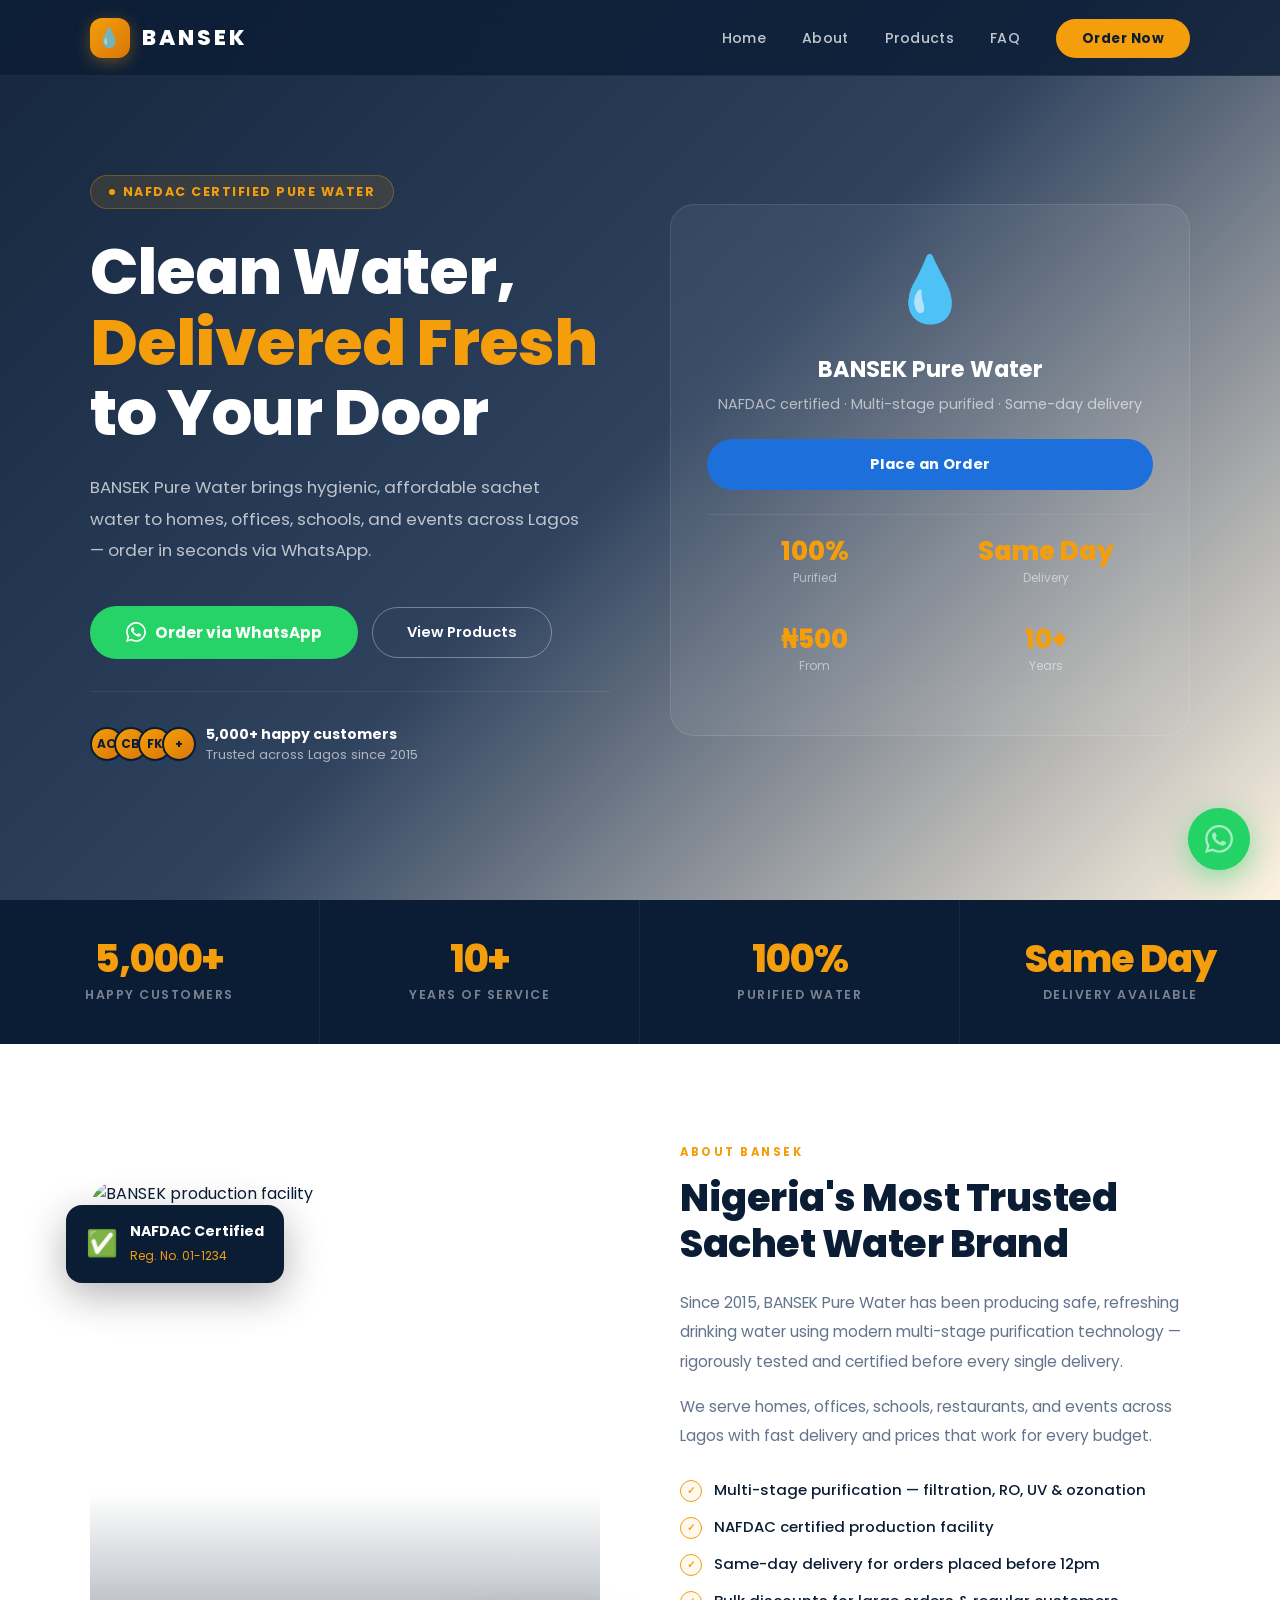
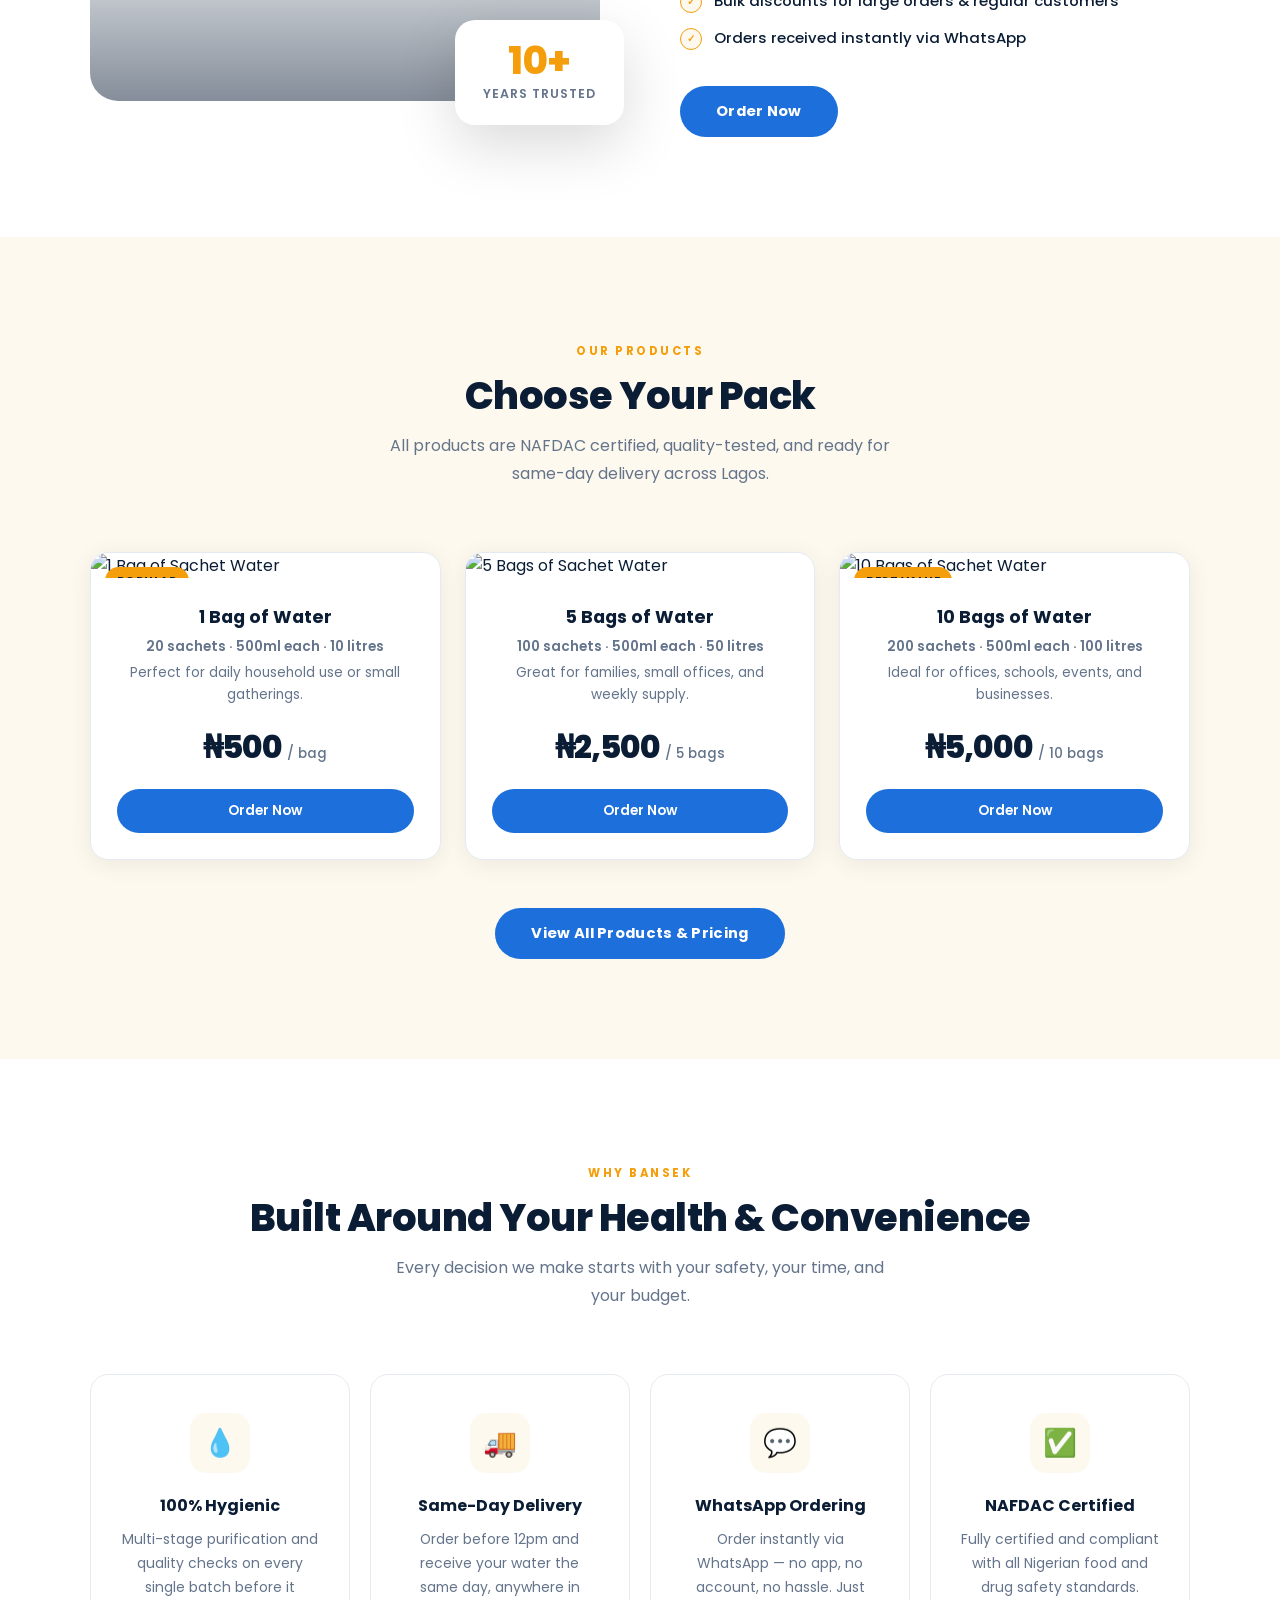
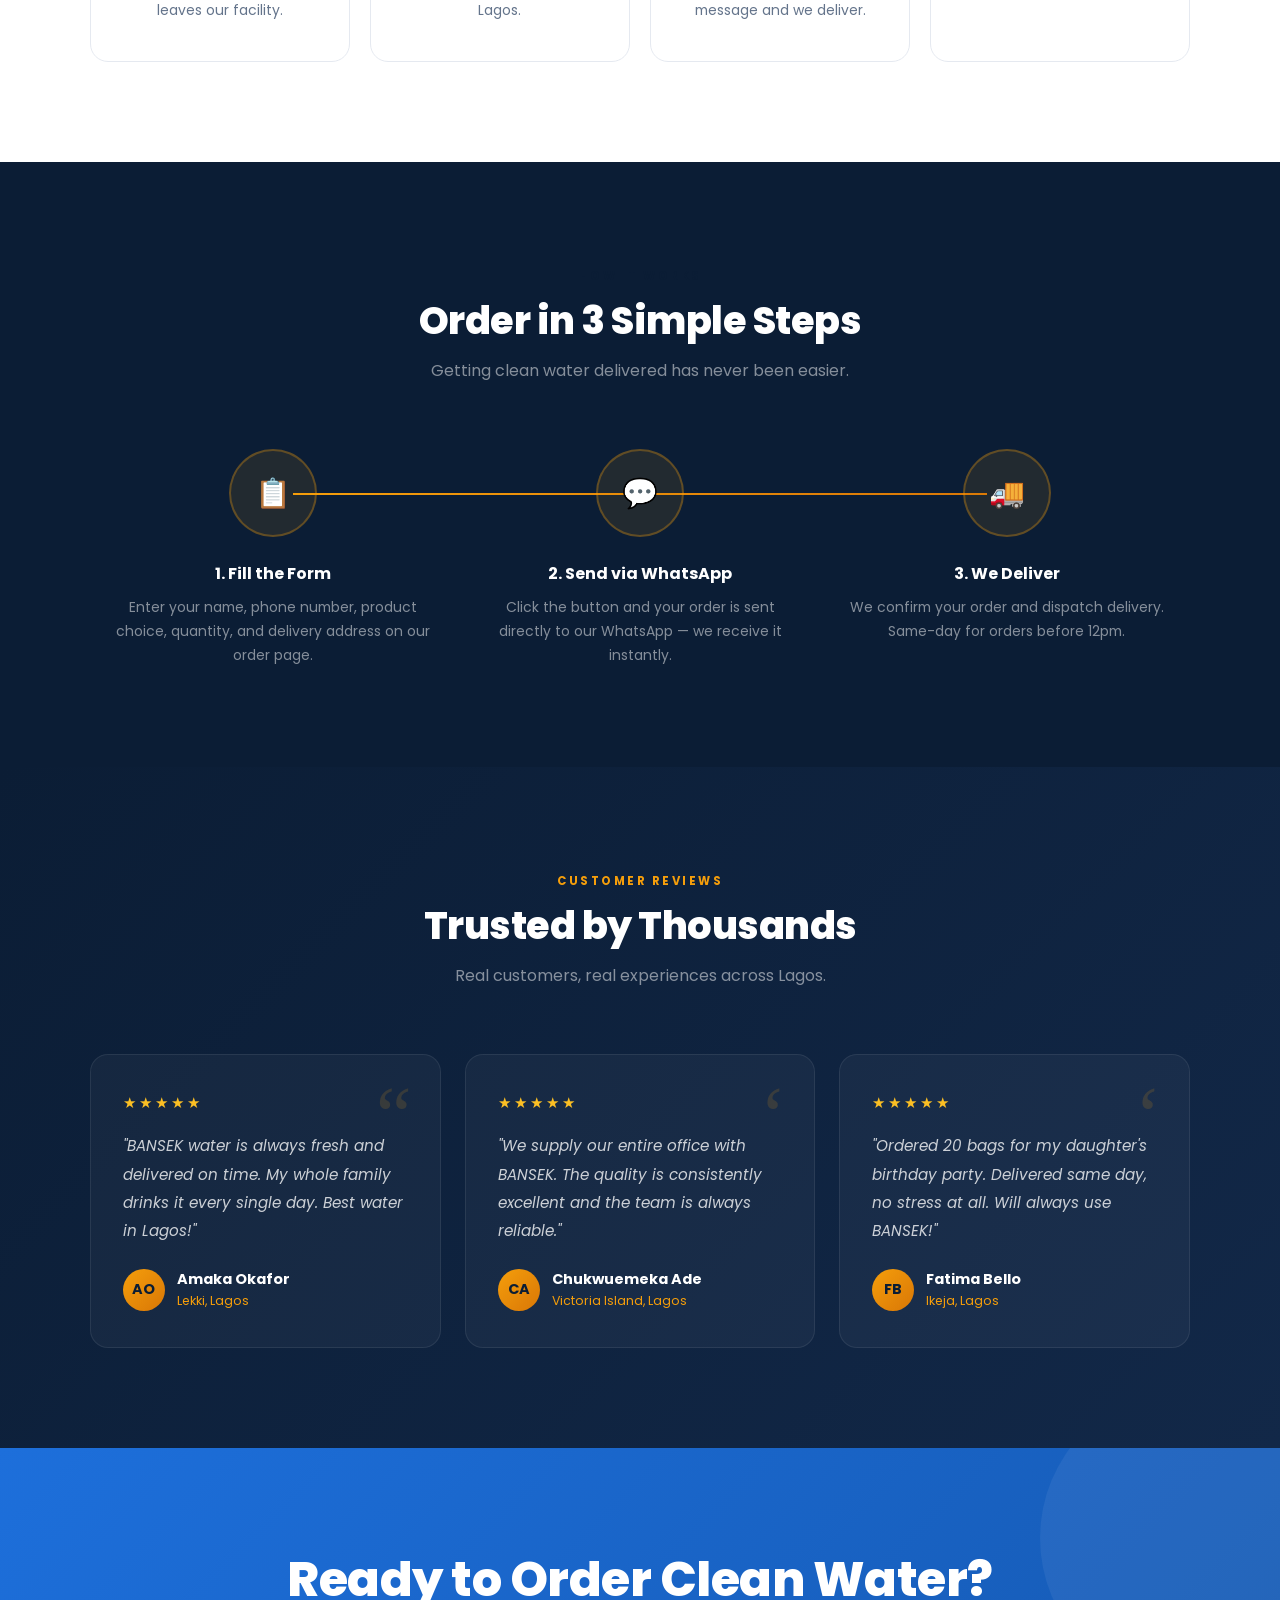
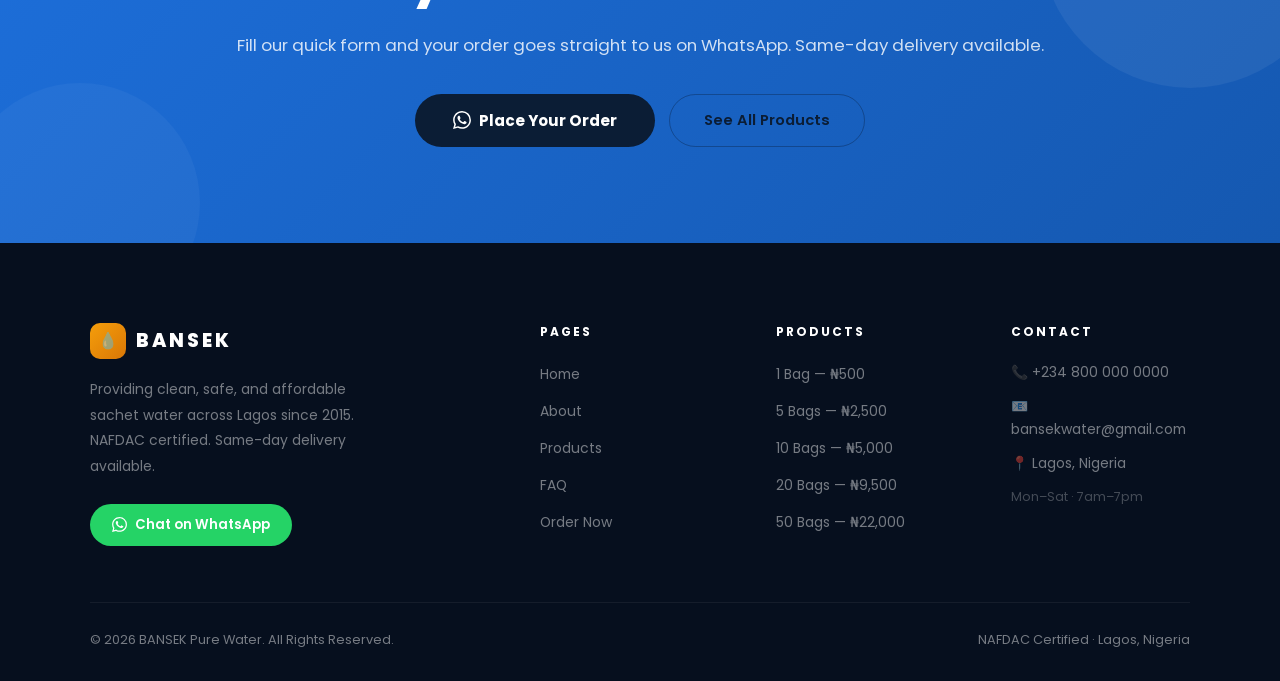
==== index.html @ 476a64a1 "first commit" ====
﻿<!DOCTYPE html>
<html lang="en">
<head>
  <meta charset="UTF-8"/>
  <meta name="viewport" content="width=device-width,initial-scale=1.0"/>
  <title>BANSEK Pure Water — Clean Water Delivered Across Lagos</title>
  <meta name="description" content="BANSEK Pure Water delivers NAFDAC-certified sachet water to homes, offices, schools and events across Lagos. Order via WhatsApp for same-day delivery."/>
  <link rel="preconnect" href="https://fonts.googleapis.com">
  <link href="https://fonts.googleapis.com/css2?family=Poppins:wght@300;400;500;600;700;800&display=swap" rel="stylesheet">
  <link rel="stylesheet" href="css/style.css">
</head>
<body>

<nav id="navbar">
  <a href="index.html" class="nav-logo">
    <div class="nav-logo-mark">💧</div>
    <h1>BANSEK</h1>
  </a>
  <button class="hamburger" onclick="toggleMenu()" aria-label="Menu">&#9776;</button>
  <ul id="nav-menu">
    <li><a href="index.html">Home</a></li>
    <li><a href="#about">About</a></li>
    <li><a href="products.html">Products</a></li>
    <li><a href="faq.html">FAQ</a></li>
    <li><a href="order.html" class="nav-cta">Order Now</a></li>
  </ul>
</nav>

<!-- HERO -->
<section class="hero">
  <div class="hero-text">
    <div class="hero-eyebrow"><span></span> NAFDAC Certified Pure Water</div>
    <h1>Clean Water,<br><em>Delivered Fresh</em><br>to Your Door</h1>
    <p class="hero-sub">BANSEK Pure Water brings hygienic, affordable sachet water to homes, offices, schools, and events across Lagos — order in seconds via WhatsApp.</p>
    <div class="hero-actions">
      <a href="order.html" class="btn-wa">
        <svg width="20" height="20" viewBox="0 0 24 24" fill="currentColor"><path d="M17.472 14.382c-.297-.149-1.758-.867-2.03-.967-.273-.099-.471-.148-.67.15-.197.297-.767.966-.94 1.164-.173.199-.347.223-.644.075-.297-.15-1.255-.463-2.39-1.475-.883-.788-1.48-1.761-1.653-2.059-.173-.297-.018-.458.13-.606.134-.133.298-.347.446-.52.149-.174.198-.298.298-.497.099-.198.05-.371-.025-.52-.075-.149-.669-1.612-.916-2.207-.242-.579-.487-.5-.669-.51-.173-.008-.371-.01-.57-.01-.198 0-.52.074-.792.372-.272.297-1.04 1.016-1.04 2.479 0 1.462 1.065 2.875 1.213 3.074.149.198 2.096 3.2 5.077 4.487.709.306 1.262.489 1.694.625.712.227 1.36.195 1.871.118.571-.085 1.758-.719 2.006-1.413.248-.694.248-1.289.173-1.413-.074-.124-.272-.198-.57-.347m-5.421 7.403h-.004a9.87 9.87 0 01-5.031-1.378l-.361-.214-3.741.982.998-3.648-.235-.374a9.86 9.86 0 01-1.51-5.26c.001-5.45 4.436-9.884 9.888-9.884 2.64 0 5.122 1.03 6.988 2.898a9.825 9.825 0 012.893 6.994c-.003 5.45-4.437 9.884-9.885 9.884m8.413-18.297A11.815 11.815 0 0012.05 0C5.495 0 .16 5.335.157 11.892c0 2.096.547 4.142 1.588 5.945L.057 24l6.305-1.654a11.882 11.882 0 005.683 1.448h.005c6.554 0 11.89-5.335 11.893-11.893a11.821 11.821 0 00-3.48-8.413z"/></svg>
        Order via WhatsApp
      </a>
      <a href="products.html" class="btn-ghost">View Products</a>
    </div>
    <div class="hero-trust">
      <div class="hero-trust-avatars">
        <span>AO</span><span>CB</span><span>FK</span><span>+</span>
      </div>
      <div class="hero-trust-text">
        <strong>5,000+ happy customers</strong>
        Trusted across Lagos since 2015
      </div>
    </div>
  </div>
  <div class="hero-visual">
    <div class="hero-card">
      <span class="hero-card-icon">💧</span>
      <h3>BANSEK Pure Water</h3>
      <p>NAFDAC certified · Multi-stage purified · Same-day delivery</p>
      <a href="order.html" class="btn-primary" style="width:100%;justify-content:center;">Place an Order</a>
      <div class="hero-card-stats">
        <div class="hero-card-stat"><h4>100%</h4><p>Purified</p></div>
        <div class="hero-card-stat"><h4>Same Day</h4><p>Delivery</p></div>
        <div class="hero-card-stat"><h4>₦500</h4><p>From</p></div>
        <div class="hero-card-stat"><h4>10+</h4><p>Years</p></div>
      </div>
    </div>
  </div>
</section>

<!-- STATS -->
<div class="stats-bar">
  <div class="stat-item"><h3>5,000+</h3><p>Happy Customers</p></div>
  <div class="stat-item"><h3>10+</h3><p>Years of Service</p></div>
  <div class="stat-item"><h3>100%</h3><p>Purified Water</p></div>
  <div class="stat-item"><h3>Same Day</h3><p>Delivery Available</p></div>
</div>

<!-- ABOUT -->
<section id="about">
  <div class="about-grid">
    <div class="about-img-wrap">
      <img src="https://images.unsplash.com/photo-1523362628745-0c100150b504?q=80&w=1200&auto=format&fit=crop" alt="BANSEK production facility">
      <div class="about-img-overlay"></div>
      <div class="about-float-card">
        <span class="num">10+</span>
        <span class="lbl">Years Trusted</span>
      </div>
      <div class="about-float-card2">
        <span class="icon">✅</span>
        <div class="info">
          <strong>NAFDAC Certified</strong>
          <span>Reg. No. 01-1234</span>
        </div>
      </div>
    </div>
    <div class="about-text">
      <span class="section-eyebrow">About BANSEK</span>
      <h2>Nigeria's Most Trusted Sachet Water Brand</h2>
      <p>Since 2015, BANSEK Pure Water has been producing safe, refreshing drinking water using modern multi-stage purification technology — rigorously tested and certified before every single delivery.</p>
      <p>We serve homes, offices, schools, restaurants, and events across Lagos with fast delivery and prices that work for every budget.</p>
      <ul class="about-checks">
        <li><span class="check-icon">✓</span> Multi-stage purification — filtration, RO, UV &amp; ozonation</li>
        <li><span class="check-icon">✓</span> NAFDAC certified production facility</li>
        <li><span class="check-icon">✓</span> Same-day delivery for orders placed before 12pm</li>
        <li><span class="check-icon">✓</span> Bulk discounts for large orders &amp; regular customers</li>
        <li><span class="check-icon">✓</span> Orders received instantly via WhatsApp</li>
      </ul>
      <a href="order.html" class="btn-primary">Order Now</a>
    </div>
  </div>
</section>

<!-- PRODUCTS -->
<section class="products-section">
  <div class="section-title">
    <span class="section-eyebrow">Our Products</span>
    <h2>Choose Your Pack</h2>
    <p>All products are NAFDAC certified, quality-tested, and ready for same-day delivery across Lagos.</p>
  </div>
  <div class="product-grid">
    <div class="product-card">
      <div class="product-img-wrap">
        <img src="https://images.unsplash.com/photo-1548839140-29a749e1cf4d?q=80&w=800&auto=format&fit=crop" alt="1 Bag of Sachet Water">
        <span class="product-badge">Popular</span>
      </div>
      <div class="product-content">
        <h3>1 Bag of Water</h3>
        <p class="product-sachets">20 sachets · 500ml each · 10 litres</p>
        <p>Perfect for daily household use or small gatherings.</p>
        <div class="price">₦500 <span>/ bag</span></div>
        <a href="order.html?product=1bag" class="order-btn">Order Now</a>
      </div>
    </div>
    <div class="product-card">
      <div class="product-img-wrap">
        <img src="https://images.unsplash.com/photo-1561047029-3000c68339ca?q=80&w=800&auto=format&fit=crop" alt="5 Bags of Sachet Water">
      </div>
      <div class="product-content">
        <h3>5 Bags of Water</h3>
        <p class="product-sachets">100 sachets · 500ml each · 50 litres</p>
        <p>Great for families, small offices, and weekly supply.</p>
        <div class="price">₦2,500 <span>/ 5 bags</span></div>
        <a href="order.html?product=5bags" class="order-btn">Order Now</a>
      </div>
    </div>
    <div class="product-card">
      <div class="product-img-wrap">
        <img src="https://images.unsplash.com/photo-1564419320461-6870880221ad?q=80&w=800&auto=format&fit=crop" alt="10 Bags of Sachet Water">
        <span class="product-badge">Best Value</span>
      </div>
      <div class="product-content">
        <h3>10 Bags of Water</h3>
        <p class="product-sachets">200 sachets · 500ml each · 100 litres</p>
        <p>Ideal for offices, schools, events, and businesses.</p>
        <div class="price">₦5,000 <span>/ 10 bags</span></div>
        <a href="order.html?product=10bags" class="order-btn">Order Now</a>
      </div>
    </div>
  </div>
  <div style="text-align:center;margin-top:48px;">
    <a href="products.html" class="btn-primary">View All Products &amp; Pricing</a>
  </div>
</section>

<!-- WHY US -->
<section>
  <div class="section-title">
    <span class="section-eyebrow">Why BANSEK</span>
    <h2>Built Around Your Health &amp; Convenience</h2>
    <p>Every decision we make starts with your safety, your time, and your budget.</p>
  </div>
  <div class="features-grid">
    <div class="feature-card">
      <div class="feature-icon">💧</div>
      <h3>100% Hygienic</h3>
      <p>Multi-stage purification and quality checks on every single batch before it leaves our facility.</p>
    </div>
    <div class="feature-card">
      <div class="feature-icon">🚚</div>
      <h3>Same-Day Delivery</h3>
      <p>Order before 12pm and receive your water the same day, anywhere in Lagos.</p>
    </div>
    <div class="feature-card">
      <div class="feature-icon">💬</div>
      <h3>WhatsApp Ordering</h3>
      <p>Order instantly via WhatsApp — no app, no account, no hassle. Just message and we deliver.</p>
    </div>
    <div class="feature-card">
      <div class="feature-icon">✅</div>
      <h3>NAFDAC Certified</h3>
      <p>Fully certified and compliant with all Nigerian food and drug safety standards.</p>
    </div>
  </div>
</section>

<!-- HOW IT WORKS -->
<section class="process-section">
  <div class="section-title">
    <span class="section-eyebrow" style="color:var(--teal)">How It Works</span>
    <h2>Order in 3 Simple Steps</h2>
    <p>Getting clean water delivered has never been easier.</p>
  </div>
  <div class="process-grid">
    <div class="process-step">
      <div class="process-num">📋</div>
      <h3>1. Fill the Form</h3>
      <p>Enter your name, phone number, product choice, quantity, and delivery address on our order page.</p>
    </div>
    <div class="process-step">
      <div class="process-num">💬</div>
      <h3>2. Send via WhatsApp</h3>
      <p>Click the button and your order is sent directly to our WhatsApp — we receive it instantly.</p>
    </div>
    <div class="process-step">
      <div class="process-num">🚚</div>
      <h3>3. We Deliver</h3>
      <p>We confirm your order and dispatch delivery. Same-day for orders before 12pm.</p>
    </div>
  </div>
</section>

<!-- TESTIMONIALS -->
<section class="testimonials-section">
  <div class="section-title">
    <span class="section-eyebrow">Customer Reviews</span>
    <h2>Trusted by Thousands</h2>
    <p>Real customers, real experiences across Lagos.</p>
  </div>
  <div class="testimonials-grid">
    <div class="testimonial-card">
      <div class="stars">★★★★★</div>
      <p>"BANSEK water is always fresh and delivered on time. My whole family drinks it every single day. Best water in Lagos!"</p>
      <div class="customer-info">
        <div class="customer-avatar">AO</div>
        <div><div class="customer-name">Amaka Okafor</div><div class="customer-loc">Lekki, Lagos</div></div>
      </div>
    </div>
    <div class="testimonial-card">
      <div class="stars">★★★★★</div>
      <p>"We supply our entire office with BANSEK. The quality is consistently excellent and the team is always reliable."</p>
      <div class="customer-info">
        <div class="customer-avatar">CA</div>
        <div><div class="customer-name">Chukwuemeka Ade</div><div class="customer-loc">Victoria Island, Lagos</div></div>
      </div>
    </div>
    <div class="testimonial-card">
      <div class="stars">★★★★★</div>
      <p>"Ordered 20 bags for my daughter's birthday party. Delivered same day, no stress at all. Will always use BANSEK!"</p>
      <div class="customer-info">
        <div class="customer-avatar">FB</div>
        <div><div class="customer-name">Fatima Bello</div><div class="customer-loc">Ikeja, Lagos</div></div>
      </div>
    </div>
  </div>
</section>

<!-- CTA -->
<div class="cta-band">
  <h2>Ready to Order Clean Water?</h2>
  <p>Fill our quick form and your order goes straight to us on WhatsApp. Same-day delivery available.</p>
  <div class="cta-band-btns">
    <a href="order.html" class="btn-dark">
      <svg width="18" height="18" viewBox="0 0 24 24" fill="currentColor"><path d="M17.472 14.382c-.297-.149-1.758-.867-2.03-.967-.273-.099-.471-.148-.67.15-.197.297-.767.966-.94 1.164-.173.199-.347.223-.644.075-.297-.15-1.255-.463-2.39-1.475-.883-.788-1.48-1.761-1.653-2.059-.173-.297-.018-.458.13-.606.134-.133.298-.347.446-.52.149-.174.198-.298.298-.497.099-.198.05-.371-.025-.52-.075-.149-.669-1.612-.916-2.207-.242-.579-.487-.5-.669-.51-.173-.008-.371-.01-.57-.01-.198 0-.52.074-.792.372-.272.297-1.04 1.016-1.04 2.479 0 1.462 1.065 2.875 1.213 3.074.149.198 2.096 3.2 5.077 4.487.709.306 1.262.489 1.694.625.712.227 1.36.195 1.871.118.571-.085 1.758-.719 2.006-1.413.248-.694.248-1.289.173-1.413-.074-.124-.272-.198-.57-.347m-5.421 7.403h-.004a9.87 9.87 0 01-5.031-1.378l-.361-.214-3.741.982.998-3.648-.235-.374a9.86 9.86 0 01-1.51-5.26c.001-5.45 4.436-9.884 9.888-9.884 2.64 0 5.122 1.03 6.988 2.898a9.825 9.825 0 012.893 6.994c-.003 5.45-4.437 9.884-9.885 9.884m8.413-18.297A11.815 11.815 0 0012.05 0C5.495 0 .16 5.335.157 11.892c0 2.096.547 4.142 1.588 5.945L.057 24l6.305-1.654a11.882 11.882 0 005.683 1.448h.005c6.554 0 11.89-5.335 11.893-11.893a11.821 11.821 0 00-3.48-8.413z"/></svg>
      Place Your Order
    </a>
    <a href="products.html" class="btn-ghost" style="border-color:rgba(6,15,30,.3);color:var(--navy);">See All Products</a>
  </div>
</div>

<footer>
  <div class="footer-top">
    <div class="footer-brand">
      <div class="logo-row"><div class="logo-mark">💧</div><span class="logo-name">BANSEK</span></div>
      <p>Providing clean, safe, and affordable sachet water across Lagos since 2015. NAFDAC certified. Same-day delivery available.</p>
      <a href="https://wa.me/2348000000000" target="_blank" class="wa-footer-btn">
        <svg width="15" height="15" viewBox="0 0 24 24" fill="currentColor"><path d="M17.472 14.382c-.297-.149-1.758-.867-2.03-.967-.273-.099-.471-.148-.67.15-.197.297-.767.966-.94 1.164-.173.199-.347.223-.644.075-.297-.15-1.255-.463-2.39-1.475-.883-.788-1.48-1.761-1.653-2.059-.173-.297-.018-.458.13-.606.134-.133.298-.347.446-.52.149-.174.198-.298.298-.497.099-.198.05-.371-.025-.52-.075-.149-.669-1.612-.916-2.207-.242-.579-.487-.5-.669-.51-.173-.008-.371-.01-.57-.01-.198 0-.52.074-.792.372-.272.297-1.04 1.016-1.04 2.479 0 1.462 1.065 2.875 1.213 3.074.149.198 2.096 3.2 5.077 4.487.709.306 1.262.489 1.694.625.712.227 1.36.195 1.871.118.571-.085 1.758-.719 2.006-1.413.248-.694.248-1.289.173-1.413-.074-.124-.272-.198-.57-.347m-5.421 7.403h-.004a9.87 9.87 0 01-5.031-1.378l-.361-.214-3.741.982.998-3.648-.235-.374a9.86 9.86 0 01-1.51-5.26c.001-5.45 4.436-9.884 9.888-9.884 2.64 0 5.122 1.03 6.988 2.898a9.825 9.825 0 012.893 6.994c-.003 5.45-4.437 9.884-9.885 9.884m8.413-18.297A11.815 11.815 0 0012.05 0C5.495 0 .16 5.335.157 11.892c0 2.096.547 4.142 1.588 5.945L.057 24l6.305-1.654a11.882 11.882 0 005.683 1.448h.005c6.554 0 11.89-5.335 11.893-11.893a11.821 11.821 0 00-3.48-8.413z"/></svg>
        Chat on WhatsApp
      </a>
    </div>
    <div class="footer-col">
      <h4>Pages</h4>
      <ul>
        <li><a href="index.html">Home</a></li>
        <li><a href="#about">About</a></li>
        <li><a href="products.html">Products</a></li>
        <li><a href="faq.html">FAQ</a></li>
        <li><a href="order.html">Order Now</a></li>
      </ul>
    </div>
    <div class="footer-col">
      <h4>Products</h4>
      <ul>
        <li><a href="order.html?product=1bag">1 Bag — ₦500</a></li>
        <li><a href="order.html?product=5bags">5 Bags — ₦2,500</a></li>
        <li><a href="order.html?product=10bags">10 Bags — ₦5,000</a></li>
        <li><a href="order.html?product=20bags">20 Bags — ₦9,500</a></li>
        <li><a href="order.html?product=50bags">50 Bags — ₦22,000</a></li>
      </ul>
    </div>
    <div class="footer-col">
      <h4>Contact</h4>
      <p>📞 +234 800 000 0000</p>
      <p>📧 bansekwater@gmail.com</p>
      <p>📍 Lagos, Nigeria</p>
      <p style="margin-top:8px;font-size:.78rem;color:rgba(255,255,255,.25);">Mon–Sat · 7am–7pm</p>
    </div>
  </div>
  <hr class="footer-divider"/>
  <div class="footer-bottom">
    <span>© 2026 BANSEK Pure Water. All Rights Reserved.</span>
    <span>NAFDAC Certified · Lagos, Nigeria</span>
  </div>
</footer>

<a href="https://wa.me/2348000000000" target="_blank" class="wa-float" aria-label="Order on WhatsApp">
  <div class="wa-float-pulse"></div>
  <svg width="28" height="28" viewBox="0 0 24 24" fill="white"><path d="M17.472 14.382c-.297-.149-1.758-.867-2.03-.967-.273-.099-.471-.148-.67.15-.197.297-.767.966-.94 1.164-.173.199-.347.223-.644.075-.297-.15-1.255-.463-2.39-1.475-.883-.788-1.48-1.761-1.653-2.059-.173-.297-.018-.458.13-.606.134-.133.298-.347.446-.52.149-.174.198-.298.298-.497.099-.198.05-.371-.025-.52-.075-.149-.669-1.612-.916-2.207-.242-.579-.487-.5-.669-.51-.173-.008-.371-.01-.57-.01-.198 0-.52.074-.792.372-.272.297-1.04 1.016-1.04 2.479 0 1.462 1.065 2.875 1.213 3.074.149.198 2.096 3.2 5.077 4.487.709.306 1.262.489 1.694.625.712.227 1.36.195 1.871.118.571-.085 1.758-.719 2.006-1.413.248-.694.248-1.289.173-1.413-.074-.124-.272-.198-.57-.347m-5.421 7.403h-.004a9.87 9.87 0 01-5.031-1.378l-.361-.214-3.741.982.998-3.648-.235-.374a9.86 9.86 0 01-1.51-5.26c.001-5.45 4.436-9.884 9.888-9.884 2.64 0 5.122 1.03 6.988 2.898a9.825 9.825 0 012.893 6.994c-.003 5.45-4.437 9.884-9.885 9.884m8.413-18.297A11.815 11.815 0 0012.05 0C5.495 0 .16 5.335.157 11.892c0 2.096.547 4.142 1.588 5.945L.057 24l6.305-1.654a11.882 11.882 0 005.683 1.448h.005c6.554 0 11.89-5.335 11.893-11.893a11.821 11.821 0 00-3.48-8.413z"/></svg>
</a>

<script src="js/main.js"></script>
</body>
</html>
---- css/style.css ----
﻿:root{
  /* ── Brand palette ── */
  --navy:   #0b1d35;   /* deep ocean blue  */
  --navy2:  #122848;   /* slightly lighter */
  --accent: #f59e0b;   /* warm amber/gold  */
  --accent2:#d97706;   /* darker amber     */
  --blue:   #1d6fdb;   /* vivid blue CTA   */
  --blue2:  #1558b0;   /* hover blue       */
  /* ── Neutrals ── */
  --sky:    #fef9ee;   /* warm off-white bg */
  --white:  #ffffff;
  --text:   #0b1d35;
  --muted:  #64748b;
  --border: #e5e9f0;
  /* ── Utility ── */
  --radius: 18px;
  --shadow: 0 4px 24px rgba(0,0,0,.07);
  --shadow-lg: 0 20px 60px rgba(0,0,0,.12);
  --wa:  #25d366;
  --wa2: #1db954;
}
*{margin:0;padding:0;box-sizing:border-box}
html{scroll-behavior:smooth}
body{font-family:Poppins,sans-serif;background:var(--white);color:var(--text);overflow-x:hidden;-webkit-font-smoothing:antialiased}
/* NAV */
nav{position:fixed;top:0;left:0;width:100%;z-index:1000;display:flex;justify-content:space-between;align-items:center;padding:0 7%;height:76px;background:rgba(11,29,53,.82);backdrop-filter:blur(20px);-webkit-backdrop-filter:blur(20px);border-bottom:1px solid rgba(255,255,255,.06);transition:background .3s,box-shadow .3s}
nav.scrolled{background:rgba(11,29,53,.97);box-shadow:0 2px 40px rgba(0,0,0,.4)}
.nav-logo{display:flex;align-items:center;gap:12px;text-decoration:none}
.nav-logo-mark{width:40px;height:40px;background:linear-gradient(135deg,var(--accent),var(--accent2));border-radius:12px;display:flex;align-items:center;justify-content:center;font-size:1.2rem;box-shadow:0 4px 16px rgba(245,158,11,.35)}
.nav-logo h1{color:var(--white);font-size:1.35rem;font-weight:800;letter-spacing:3px}
nav ul{display:flex;list-style:none;gap:36px;align-items:center}
nav a{color:rgba(255,255,255,.75);text-decoration:none;font-size:.88rem;font-weight:500;letter-spacing:.3px;transition:color .2s;position:relative}
nav a::after{content:"";position:absolute;bottom:-4px;left:0;width:0;height:2px;background:var(--accent);border-radius:2px;transition:width .25s}
nav a:hover{color:var(--white)}
nav a:hover::after{width:100%}
.nav-cta{background:var(--accent)!important;color:var(--navy)!important;padding:10px 26px;border-radius:50px;font-weight:700!important;font-size:.85rem!important;letter-spacing:.5px;transition:all .25s!important}
.nav-cta::after{display:none!important}
.nav-cta:hover{background:var(--accent2)!important;color:var(--white)!important;transform:translateY(-2px);box-shadow:0 8px 24px rgba(245,158,11,.4)!important}
.hamburger{display:none;color:white;font-size:1.5rem;cursor:pointer;background:none;border:none;padding:4px}
/* HERO */
.hero{min-height:100vh;background:linear-gradient(135deg,rgba(11,29,53,.96) 0%,rgba(18,40,72,.88) 50%,rgba(245,158,11,.12) 100%),url("https://images.unsplash.com/photo-1559827260-dc66d52bef19?q=80&w=1600&auto=format&fit=crop") center/cover no-repeat;display:grid;grid-template-columns:1fr 1fr;align-items:center;gap:60px;padding:120px 7% 80px;color:var(--white);min-height:100vh}
.hero-text{animation:fadeUp .9s ease both}
.hero-eyebrow{display:inline-flex;align-items:center;gap:8px;background:rgba(245,158,11,.12);border:1px solid rgba(245,158,11,.3);color:var(--accent);padding:7px 18px;border-radius:50px;font-size:.78rem;font-weight:700;letter-spacing:1.5px;text-transform:uppercase;margin-bottom:28px}
.hero-eyebrow span{width:6px;height:6px;background:var(--accent);border-radius:50%;display:inline-block;animation:pulse 2s infinite}
.hero h1{font-size:clamp(2.6rem,5vw,4.4rem);font-weight:800;line-height:1.1;margin-bottom:24px;letter-spacing:-1px}
.hero h1 em{font-style:normal;color:var(--accent)}
.hero-sub{font-size:1.05rem;line-height:1.85;color:rgba(255,255,255,.7);max-width:500px;margin-bottom:40px}
.hero-actions{display:flex;gap:14px;flex-wrap:wrap;align-items:center}
.hero-trust{display:flex;align-items:center;gap:10px;margin-top:32px;padding-top:32px;border-top:1px solid rgba(255,255,255,.08)}
.hero-trust-avatars{display:flex}
.hero-trust-avatars span{width:34px;height:34px;border-radius:50%;border:2px solid var(--navy);background:linear-gradient(135deg,var(--accent),var(--accent2));display:flex;align-items:center;justify-content:center;font-size:.75rem;font-weight:700;color:var(--navy);margin-left:-10px}
.hero-trust-avatars span:first-child{margin-left:0}
.hero-trust-text{font-size:.82rem;color:rgba(255,255,255,.6)}
.hero-trust-text strong{color:var(--white);display:block;font-size:.88rem}
.hero-visual{position:relative;animation:fadeUp .9s .2s ease both}
.hero-card{background:rgba(255,255,255,.06);backdrop-filter:blur(20px);border:1px solid rgba(255,255,255,.1);border-radius:24px;padding:36px;text-align:center}
.hero-card-icon{font-size:4rem;margin-bottom:16px;display:block}
.hero-card h3{color:var(--white);font-size:1.4rem;font-weight:700;margin-bottom:8px}
.hero-card p{color:rgba(255,255,255,.6);font-size:.9rem;margin-bottom:24px}
.hero-card-stats{display:grid;grid-template-columns:1fr 1fr;gap:16px;margin-top:24px;padding-top:24px;border-top:1px solid rgba(255,255,255,.08)}
.hero-card-stat h4{color:var(--accent);font-size:1.6rem;font-weight:800;line-height:1}
.hero-card-stat p{color:rgba(255,255,255,.5);font-size:.75rem;margin-top:4px}
/* BUTTONS */
.btn-primary{display:inline-flex;align-items:center;gap:8px;padding:15px 36px;background:var(--blue);color:var(--white);text-decoration:none;border-radius:50px;font-weight:700;font-size:.92rem;letter-spacing:.3px;transition:all .25s;border:none;cursor:pointer;font-family:Poppins,sans-serif}
.btn-primary:hover{background:var(--blue2);color:var(--white);transform:translateY(-3px);box-shadow:0 12px 32px rgba(29,111,219,.4)}
.btn-ghost{display:inline-flex;align-items:center;gap:8px;padding:14px 34px;background:transparent;color:var(--white);text-decoration:none;border-radius:50px;font-weight:600;font-size:.92rem;border:1.5px solid rgba(255,255,255,.35);transition:all .25s}
.btn-ghost:hover{border-color:var(--accent);color:var(--accent);transform:translateY(-3px)}
.btn-dark{display:inline-flex;align-items:center;gap:8px;padding:15px 38px;background:var(--navy);color:var(--white);text-decoration:none;border-radius:50px;font-weight:700;font-size:.95rem;transition:all .25s;border:none;cursor:pointer;font-family:Poppins,sans-serif}
.btn-dark:hover{background:var(--navy2);transform:translateY(-3px);box-shadow:0 12px 32px rgba(11,29,53,.4)}
.btn-wa{display:inline-flex;align-items:center;gap:9px;padding:15px 36px;background:var(--wa);color:var(--white);text-decoration:none;border-radius:50px;font-weight:700;font-size:.95rem;transition:all .25s;border:none;cursor:pointer;font-family:Poppins,sans-serif}
.btn-wa:hover{background:var(--wa2);transform:translateY(-3px);box-shadow:0 12px 32px rgba(37,211,102,.4)}
/* STATS BAR */
.stats-bar{background:var(--navy);display:grid;grid-template-columns:repeat(4,1fr)}
.stat-item{padding:40px 24px;text-align:center;border-right:1px solid rgba(255,255,255,.06)}
.stat-item:last-child{border-right:none}
.stat-item h3{font-size:2.4rem;font-weight:800;color:var(--accent);line-height:1;margin-bottom:8px;letter-spacing:-1px}
.stat-item p{font-size:.78rem;color:rgba(255,255,255,.45);text-transform:uppercase;letter-spacing:1.5px;font-weight:600}
/* SECTIONS */
section{padding:100px 7%}
.section-eyebrow{display:inline-block;color:var(--accent);font-size:.72rem;font-weight:700;letter-spacing:2.5px;text-transform:uppercase;margin-bottom:14px}
.section-title{text-align:center;margin-bottom:64px}
.section-title h2{font-size:clamp(1.9rem,3vw,2.6rem);font-weight:800;color:var(--navy);margin-bottom:14px;line-height:1.15;letter-spacing:-.5px}
.section-title p{color:var(--muted);font-size:1rem;max-width:520px;margin:0 auto;line-height:1.75}
/* ABOUT */
.about-grid{display:grid;grid-template-columns:1fr 1fr;gap:80px;align-items:center}
.about-img-wrap{position:relative}
.about-img-wrap img{width:100%;height:520px;object-fit:cover;border-radius:28px;display:block}
.about-img-overlay{position:absolute;inset:0;border-radius:28px;background:linear-gradient(to bottom,transparent 60%,rgba(11,29,53,.5))}
.about-float-card{position:absolute;bottom:-24px;right:-24px;background:var(--white);border-radius:20px;padding:22px 28px;box-shadow:0 20px 60px rgba(0,0,0,.15);text-align:center;min-width:160px}
.about-float-card .num{font-size:2.4rem;font-weight:800;color:var(--accent);line-height:1;display:block}
.about-float-card .lbl{font-size:.78rem;color:var(--muted);font-weight:600;text-transform:uppercase;letter-spacing:1px;margin-top:4px;display:block}
.about-float-card2{position:absolute;top:24px;left:-24px;background:var(--navy);border-radius:16px;padding:16px 20px;box-shadow:0 12px 40px rgba(0,0,0,.3);display:flex;align-items:center;gap:12px}
.about-float-card2 .icon{font-size:1.6rem}
.about-float-card2 .info strong{color:var(--white);font-size:.88rem;display:block}
.about-float-card2 .info span{color:var(--accent);font-size:.75rem}
.about-text .section-eyebrow{display:block}
.about-text h2{font-size:clamp(1.8rem,3vw,2.4rem);font-weight:800;color:var(--navy);margin-bottom:20px;line-height:1.2;letter-spacing:-.5px}
.about-text p{color:var(--muted);line-height:1.9;margin-bottom:16px;font-size:.97rem}
.about-checks{list-style:none;margin:28px 0 36px}
.about-checks li{display:flex;align-items:flex-start;gap:12px;margin-bottom:14px;font-size:.93rem;color:var(--text);font-weight:500;line-height:1.5}
.check-icon{width:22px;height:22px;background:var(--sky);border:1.5px solid var(--accent);color:var(--accent);border-radius:50%;display:flex;align-items:center;justify-content:center;font-size:.65rem;font-weight:800;flex-shrink:0;margin-top:1px}
/* PRODUCTS */
.products-section{background:var(--sky)}
.product-grid{display:grid;grid-template-columns:repeat(auto-fit,minmax(280px,1fr));gap:24px}
.product-card{background:var(--white);border-radius:var(--radius);overflow:hidden;box-shadow:var(--shadow);transition:transform .3s,box-shadow .3s;display:flex;flex-direction:column;border:1px solid var(--border)}
.product-card:hover{transform:translateY(-10px);box-shadow:var(--shadow-lg);border-color:var(--accent)}
.product-img-wrap{position:relative;overflow:hidden}
.product-card img{width:100%;height:210px;object-fit:cover;transition:transform .5s}
.product-card:hover img{transform:scale(1.06)}
.product-badge{position:absolute;top:14px;left:14px;background:var(--accent);color:var(--navy);font-size:.7rem;font-weight:700;padding:5px 12px;border-radius:50px;letter-spacing:.5px;text-transform:uppercase}
.product-content{padding:26px;text-align:center;flex:1;display:flex;flex-direction:column}
.product-content h3{font-size:1.1rem;font-weight:700;color:var(--navy);margin-bottom:6px}
.product-content p{color:var(--muted);font-size:.85rem;flex:1;line-height:1.6;margin-bottom:4px}
.product-sachets{font-size:.78rem;color:var(--accent);font-weight:600;margin-bottom:2px}
.price{font-size:2rem;font-weight:800;color:var(--navy);margin:14px 0 18px;letter-spacing:-1px}
.price span{font-size:.85rem;font-weight:500;color:var(--muted);letter-spacing:0}
.order-btn{display:inline-flex;align-items:center;justify-content:center;gap:6px;padding:12px 28px;background:var(--blue);color:var(--white);text-decoration:none;border-radius:50px;font-size:.85rem;font-weight:600;transition:all .25s}
.order-btn:hover{background:var(--accent);color:var(--navy);transform:translateY(-2px);box-shadow:0 8px 24px rgba(245,158,11,.35)}
/* FEATURES */
.features-grid{display:grid;grid-template-columns:repeat(auto-fit,minmax(230px,1fr));gap:20px}
.feature-card{background:var(--white);border:1px solid var(--border);padding:38px 30px;border-radius:var(--radius);text-align:center;transition:all .3s;position:relative;overflow:hidden}
.feature-card::before{content:"";position:absolute;top:0;left:0;right:0;height:3px;background:linear-gradient(90deg,var(--accent),var(--accent2));transform:scaleX(0);transition:transform .3s;transform-origin:left}
.feature-card:hover{border-color:transparent;box-shadow:0 12px 40px rgba(245,158,11,.12);transform:translateY(-6px)}
.feature-card:hover::before{transform:scaleX(1)}
.feature-icon{width:60px;height:60px;background:var(--sky);border-radius:16px;display:flex;align-items:center;justify-content:center;font-size:1.7rem;margin:0 auto 20px;transition:transform .3s}
.feature-card:hover .feature-icon{transform:scale(1.1)}
.feature-card h3{font-size:1rem;font-weight:700;color:var(--navy);margin-bottom:10px}
.feature-card p{color:var(--muted);font-size:.87rem;line-height:1.7}
/* PROCESS */
.process-section{background:var(--navy)}
.process-section .section-title h2{color:var(--white)}
.process-section .section-title p{color:rgba(255,255,255,.5)}
.process-grid{display:grid;grid-template-columns:repeat(3,1fr);gap:0;position:relative}
.process-grid::before{content:"";position:absolute;top:44px;left:calc(16.66% + 20px);right:calc(16.66% + 20px);height:2px;background:linear-gradient(90deg,var(--accent),var(--accent2));z-index:0}
.process-step{text-align:center;padding:0 24px;position:relative;z-index:1}
.process-num{width:88px;height:88px;background:rgba(245,158,11,.1);border:2px solid rgba(245,158,11,.3);border-radius:50%;display:flex;align-items:center;justify-content:center;margin:0 auto 24px;font-size:1.8rem;transition:all .3s}
.process-step:hover .process-num{background:var(--accent);border-color:var(--accent);transform:scale(1.08)}
.process-step h3{color:var(--white);font-size:1rem;font-weight:700;margin-bottom:10px}
.process-step p{color:rgba(255,255,255,.5);font-size:.87rem;line-height:1.7}
/* TESTIMONIALS */
.testimonials-section{background:linear-gradient(135deg,var(--navy) 0%,var(--navy2) 100%)}
.testimonials-section .section-title h2{color:var(--white)}
.testimonials-section .section-title p{color:rgba(255,255,255,.5)}
.testimonials-grid{display:grid;grid-template-columns:repeat(auto-fit,minmax(300px,1fr));gap:24px}
.testimonial-card{background:rgba(255,255,255,.04);border:1px solid rgba(255,255,255,.08);padding:36px 32px;border-radius:var(--radius);transition:all .3s;position:relative}
.testimonial-card::before{content:open-quote;position:absolute;top:20px;right:28px;font-size:5rem;color:rgba(245,158,11,.15);font-family:Georgia,serif;line-height:1}
.testimonial-card:hover{background:rgba(245,158,11,.06);border-color:rgba(245,158,11,.25);transform:translateY(-6px)}
.stars{color:#fbbf24;font-size:.95rem;letter-spacing:3px;margin-bottom:18px}
.testimonial-card p{color:rgba(255,255,255,.78);line-height:1.85;font-size:.95rem;margin-bottom:24px;font-style:italic}
.customer-info{display:flex;align-items:center;gap:12px}
.customer-avatar{width:42px;height:42px;border-radius:50%;background:linear-gradient(135deg,var(--accent),var(--accent2));display:flex;align-items:center;justify-content:center;font-weight:700;color:var(--navy);font-size:.9rem;flex-shrink:0}
.customer-name{font-weight:700;color:var(--white);font-size:.9rem}
.customer-loc{color:var(--accent);font-size:.78rem;margin-top:2px}
/* CTA BAND */
.cta-band{background:linear-gradient(135deg,var(--blue) 0%,var(--blue2) 100%);padding:96px 7%;text-align:center;position:relative;overflow:hidden}
.cta-band::before{content:"";position:absolute;top:-60px;right:-60px;width:300px;height:300px;background:rgba(255,255,255,.06);border-radius:50%}
.cta-band::after{content:"";position:absolute;bottom:-80px;left:-40px;width:240px;height:240px;background:rgba(255,255,255,.04);border-radius:50%}
.cta-band h2{font-size:clamp(2rem,4vw,3rem);font-weight:800;color:var(--white);margin-bottom:16px;letter-spacing:-.5px;position:relative;z-index:1}
.cta-band p{color:rgba(255,255,255,.8);font-size:1.05rem;margin-bottom:36px;position:relative;z-index:1}
.cta-band-btns{display:flex;gap:14px;justify-content:center;flex-wrap:wrap;position:relative;z-index:1}
/* FOOTER */
footer{background:#060f1e;color:rgba(255,255,255,.45);padding:80px 7% 32px}
.footer-top{display:grid;grid-template-columns:2.2fr 1fr 1fr 1fr;gap:56px;margin-bottom:56px}
.footer-brand .logo-row{display:flex;align-items:center;gap:10px;margin-bottom:18px}
.footer-brand .logo-mark{width:36px;height:36px;background:linear-gradient(135deg,var(--accent),var(--accent2));border-radius:10px;display:flex;align-items:center;justify-content:center;font-size:1rem}
.footer-brand .logo-name{color:var(--white);font-size:1.2rem;font-weight:800;letter-spacing:3px}
.footer-brand p{font-size:.87rem;line-height:1.85;max-width:280px;margin-bottom:24px}
.footer-col h4{color:var(--white);font-size:.75rem;font-weight:700;text-transform:uppercase;letter-spacing:2px;margin-bottom:20px}
.footer-col ul{list-style:none}
.footer-col ul li{margin-bottom:12px}
.footer-col ul li a{color:rgba(255,255,255,.45);text-decoration:none;font-size:.87rem;transition:color .2s}
.footer-col ul li a:hover{color:var(--accent)}
.footer-col p{font-size:.87rem;margin-bottom:10px;line-height:1.7}
.footer-divider{border:none;border-top:1px solid rgba(255,255,255,.06);margin-bottom:28px}
.footer-bottom{display:flex;justify-content:space-between;align-items:center;flex-wrap:wrap;gap:12px;font-size:.8rem}
.footer-bottom a{color:rgba(255,255,255,.45);text-decoration:none;transition:color .2s}
.footer-bottom a:hover{color:var(--accent)}
/* PAGE HERO */
.page-hero{min-height:46vh;background:linear-gradient(135deg,rgba(11,29,53,.97) 0%,rgba(245,158,11,.1) 100%),url("https://images.unsplash.com/photo-1559827260-dc66d52bef19?q=80&w=1600&auto=format&fit=crop") center/cover no-repeat;display:flex;align-items:center;justify-content:center;text-align:center;color:var(--white);padding:120px 7% 70px}
.page-hero .section-eyebrow{display:block;margin-bottom:14px}
.page-hero h2{font-size:clamp(2.2rem,5vw,3.4rem);font-weight:800;margin-bottom:12px;letter-spacing:-.5px}
.page-hero p{font-size:1rem;color:rgba(255,255,255,.6);max-width:500px;margin:0 auto}
/* ORDER FORM */
.order-layout{display:grid;grid-template-columns:1fr 380px;gap:48px;align-items:start}
.order-form-card{background:var(--white);border-radius:28px;padding:52px;box-shadow:0 24px 80px rgba(0,0,0,.1);border:1px solid var(--border)}
.order-sidebar{position:sticky;top:100px}
.order-sidebar-card{background:var(--navy);border-radius:24px;padding:36px;color:var(--white);margin-bottom:20px}
.order-sidebar-card h3{font-size:1.1rem;font-weight:700;margin-bottom:20px;color:var(--white)}
.sidebar-step{display:flex;align-items:flex-start;gap:14px;margin-bottom:20px}
.sidebar-step:last-child{margin-bottom:0}
.step-dot{width:32px;height:32px;background:rgba(245,158,11,.15);border:1.5px solid rgba(245,158,11,.4);border-radius:50%;display:flex;align-items:center;justify-content:center;color:var(--accent);font-size:.8rem;font-weight:700;flex-shrink:0}
.step-info strong{color:var(--white);font-size:.88rem;display:block;margin-bottom:3px}
.step-info span{color:rgba(255,255,255,.45);font-size:.8rem}
.sidebar-contact{background:var(--sky);border-radius:20px;padding:28px;text-align:center}
.sidebar-contact p{color:var(--muted);font-size:.85rem;margin-bottom:16px}
.form-section-title{font-size:.72rem;font-weight:700;color:var(--blue);text-transform:uppercase;letter-spacing:2px;margin-bottom:20px;padding-bottom:12px;border-bottom:1px solid var(--border)}
.form-group{margin-bottom:22px}
.form-group label{display:block;margin-bottom:8px;font-weight:600;font-size:.83rem;color:var(--navy);letter-spacing:.2px}
.form-group input,.form-group select,.form-group textarea{width:100%;padding:14px 18px;border:1.5px solid var(--border);border-radius:12px;font-size:.93rem;font-family:Poppins,sans-serif;color:var(--text);background:#fafbfc;transition:border-color .2s,box-shadow .2s,background .2s;outline:none}
.form-group input:focus,.form-group select:focus,.form-group textarea:focus{border-color:var(--blue);box-shadow:0 0 0 4px rgba(29,111,219,.1);background:var(--white)}
.form-group textarea{height:110px;resize:vertical}
.form-row{display:grid;grid-template-columns:1fr 1fr;gap:18px}
.submit-btn{width:100%;padding:17px;background:var(--wa);color:var(--white);border:none;border-radius:50px;font-size:1rem;font-weight:700;cursor:pointer;transition:all .25s;font-family:Poppins,sans-serif;margin-top:8px;display:flex;align-items:center;justify-content:center;gap:10px;letter-spacing:.3px}
.submit-btn:hover{background:var(--wa2);transform:translateY(-3px);box-shadow:0 14px 36px rgba(37,211,102,.4)}
.success-msg{display:none;background:#ecfdf5;color:#065f46;border:1px solid #6ee7b7;padding:20px 24px;border-radius:14px;text-align:center;margin-top:20px;font-weight:600;font-size:.93rem;line-height:1.6}
/* FAQ */
.faq-list{max-width:780px;margin:0 auto}
.faq-item{border:1.5px solid var(--border);border-radius:16px;margin-bottom:12px;overflow:hidden;transition:border-color .2s,box-shadow .2s}
.faq-item.active-item{border-color:var(--blue);box-shadow:0 4px 20px rgba(245,158,11,.1)}
.faq-question{padding:22px 26px;font-weight:600;font-size:.93rem;cursor:pointer;display:flex;justify-content:space-between;align-items:center;color:var(--navy);transition:color .2s;user-select:none;gap:16px}
.faq-question:hover{color:var(--blue)}
.faq-icon{width:30px;height:30px;background:var(--sky);border-radius:50%;display:flex;align-items:center;justify-content:center;color:var(--blue);font-size:1.1rem;flex-shrink:0;transition:transform .3s,background .2s}
.faq-question.active .faq-icon{transform:rotate(45deg);background:var(--blue);color:var(--white)}
.faq-answer{max-height:0;overflow:hidden;transition:max-height .4s ease,padding .3s;padding:0 26px;color:var(--muted);line-height:1.85;font-size:.91rem}
.faq-answer.open{max-height:300px;padding:0 26px 22px}
/* FLOATING WA */
.wa-float{position:fixed;bottom:30px;right:30px;width:62px;height:62px;background:var(--wa);border-radius:50%;display:flex;align-items:center;justify-content:center;box-shadow:0 8px 28px rgba(37,211,102,.5);z-index:999;transition:all .3s;text-decoration:none}
.wa-float:hover{background:var(--wa2);transform:scale(1.12);box-shadow:0 12px 36px rgba(37,211,102,.6)}
.wa-float-pulse{position:absolute;width:100%;height:100%;border-radius:50%;background:var(--wa);animation:waPulse 2.5s infinite;opacity:.4}
.wa-footer-btn{display:inline-flex;align-items:center;gap:8px;padding:11px 22px;background:var(--wa);color:var(--white);text-decoration:none;border-radius:50px;font-size:.83rem;font-weight:600;transition:all .25s}
.wa-footer-btn:hover{background:var(--wa2);transform:translateY(-2px)}
/* ANIMATIONS */
@keyframes fadeUp{from{opacity:0;transform:translateY(28px)}to{opacity:1;transform:translateY(0)}}
@keyframes pulse{0%,100%{opacity:1}50%{opacity:.4}}
@keyframes waPulse{0%{transform:scale(1);opacity:.4}70%{transform:scale(1.6);opacity:0}100%{transform:scale(1.6);opacity:0}}
/* RESPONSIVE */
@media(max-width:1024px){.hero{grid-template-columns:1fr;text-align:center;padding:120px 7% 60px}.hero-sub{margin:0 auto 40px}.hero-actions{justify-content:center}.hero-trust{justify-content:center}.hero-visual{display:none}.about-grid{grid-template-columns:1fr;gap:48px}.order-layout{grid-template-columns:1fr}.order-sidebar{position:static}.footer-top{grid-template-columns:1fr 1fr;gap:40px}.process-grid::before{display:none}}
@media(max-width:768px){nav ul{display:none;flex-direction:column;position:absolute;top:76px;left:0;width:100%;background:rgba(11,29,53,.98);padding:24px 7%;gap:20px;border-top:1px solid rgba(255,255,255,.06)}.nav ul.open{display:flex}.hamburger{display:block}.stats-bar{grid-template-columns:1fr 1fr}.stat-item{border-right:none;border-bottom:1px solid rgba(255,255,255,.06)}.process-grid{grid-template-columns:1fr;gap:32px}.footer-top{grid-template-columns:1fr}}
@media(max-width:640px){.hero h1{font-size:2.4rem}.page-hero h2{font-size:2rem}.form-row{grid-template-columns:1fr}.order-form-card{padding:28px 20px}.cta-band{padding:64px 7%}.footer-bottom{flex-direction:column;text-align:center}}
/* PAYMENT METHOD SELECTOR */
.payment-grid{display:grid;grid-template-columns:repeat(4,1fr);gap:12px;margin-bottom:24px}
.payment-option{border:2px solid var(--border);border-radius:14px;padding:18px 12px;text-align:center;cursor:pointer;transition:all .22s;background:var(--white);user-select:none;position:relative}
.payment-option:hover{border-color:var(--blue);background:var(--sky);transform:translateY(-2px);box-shadow:0 6px 20px rgba(245,158,11,.12)}
.payment-option.selected{border-color:var(--blue);background:var(--sky);box-shadow:0 0 0 3px rgba(29,111,219,.18)}
.payment-option.selected::after{content:"✓";position:absolute;top:8px;right:10px;width:18px;height:18px;background:var(--blue);color:var(--navy);border-radius:50%;font-size:.65rem;font-weight:800;display:flex;align-items:center;justify-content:center;line-height:18px}
.payment-icon{height:32px;display:flex;align-items:center;justify-content:center;margin-bottom:10px;font-size:1.6rem}
.payment-label{font-size:.82rem;font-weight:700;color:var(--navy);margin-bottom:3px}
.payment-sub{font-size:.72rem;color:var(--muted)}
@media(max-width:640px){.payment-grid{grid-template-columns:1fr 1fr}}
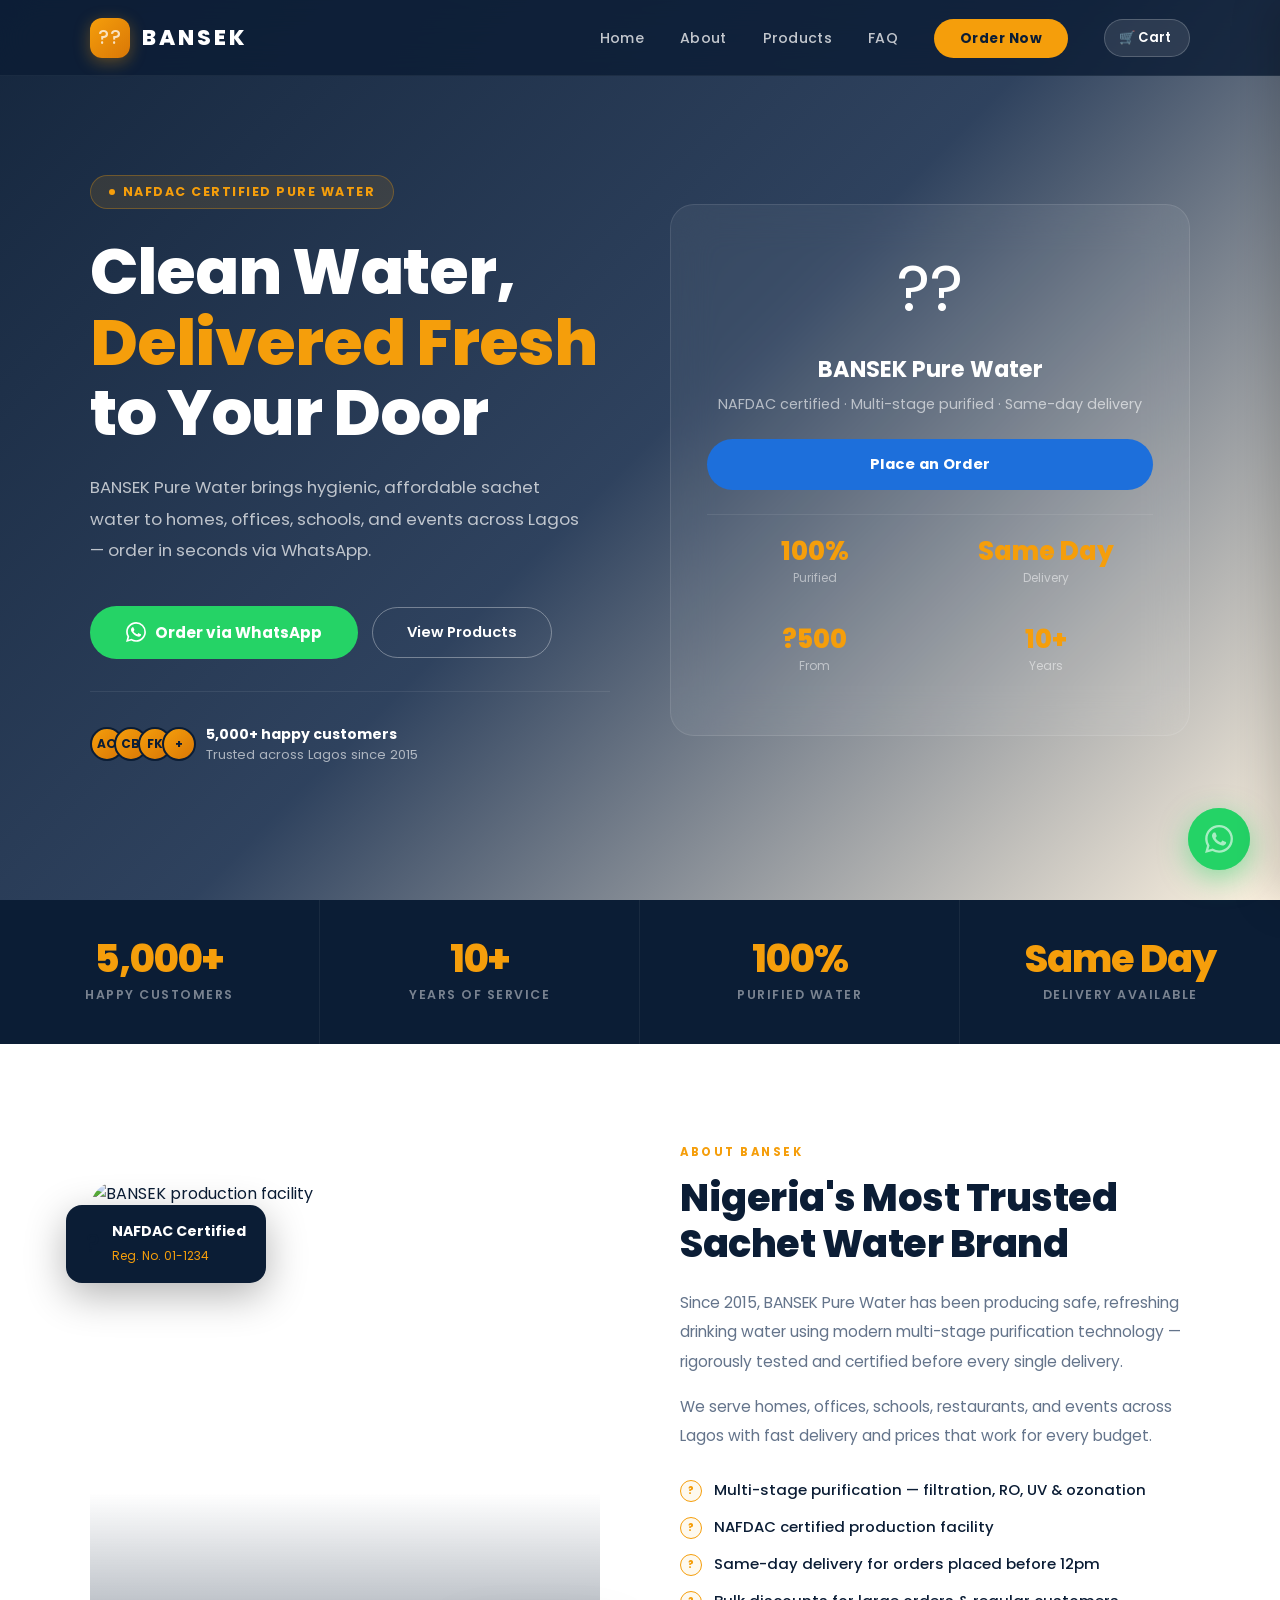
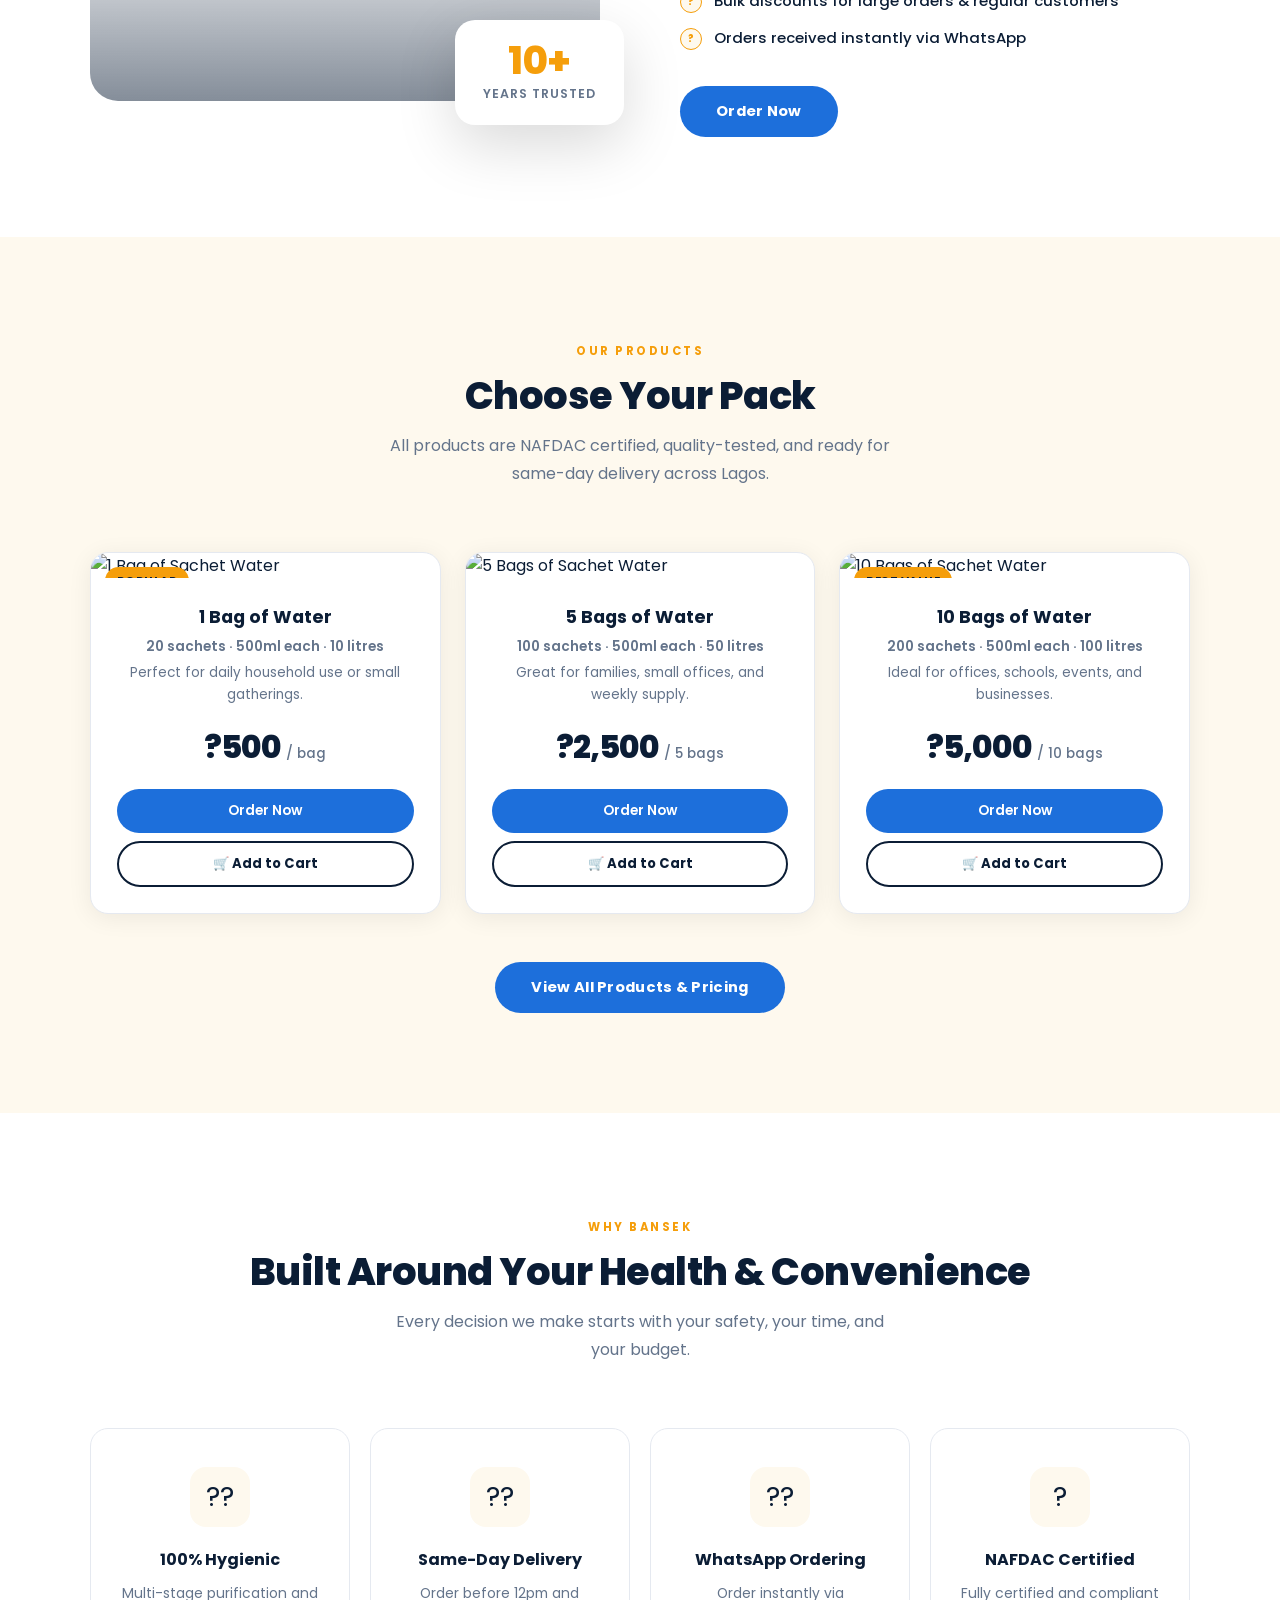
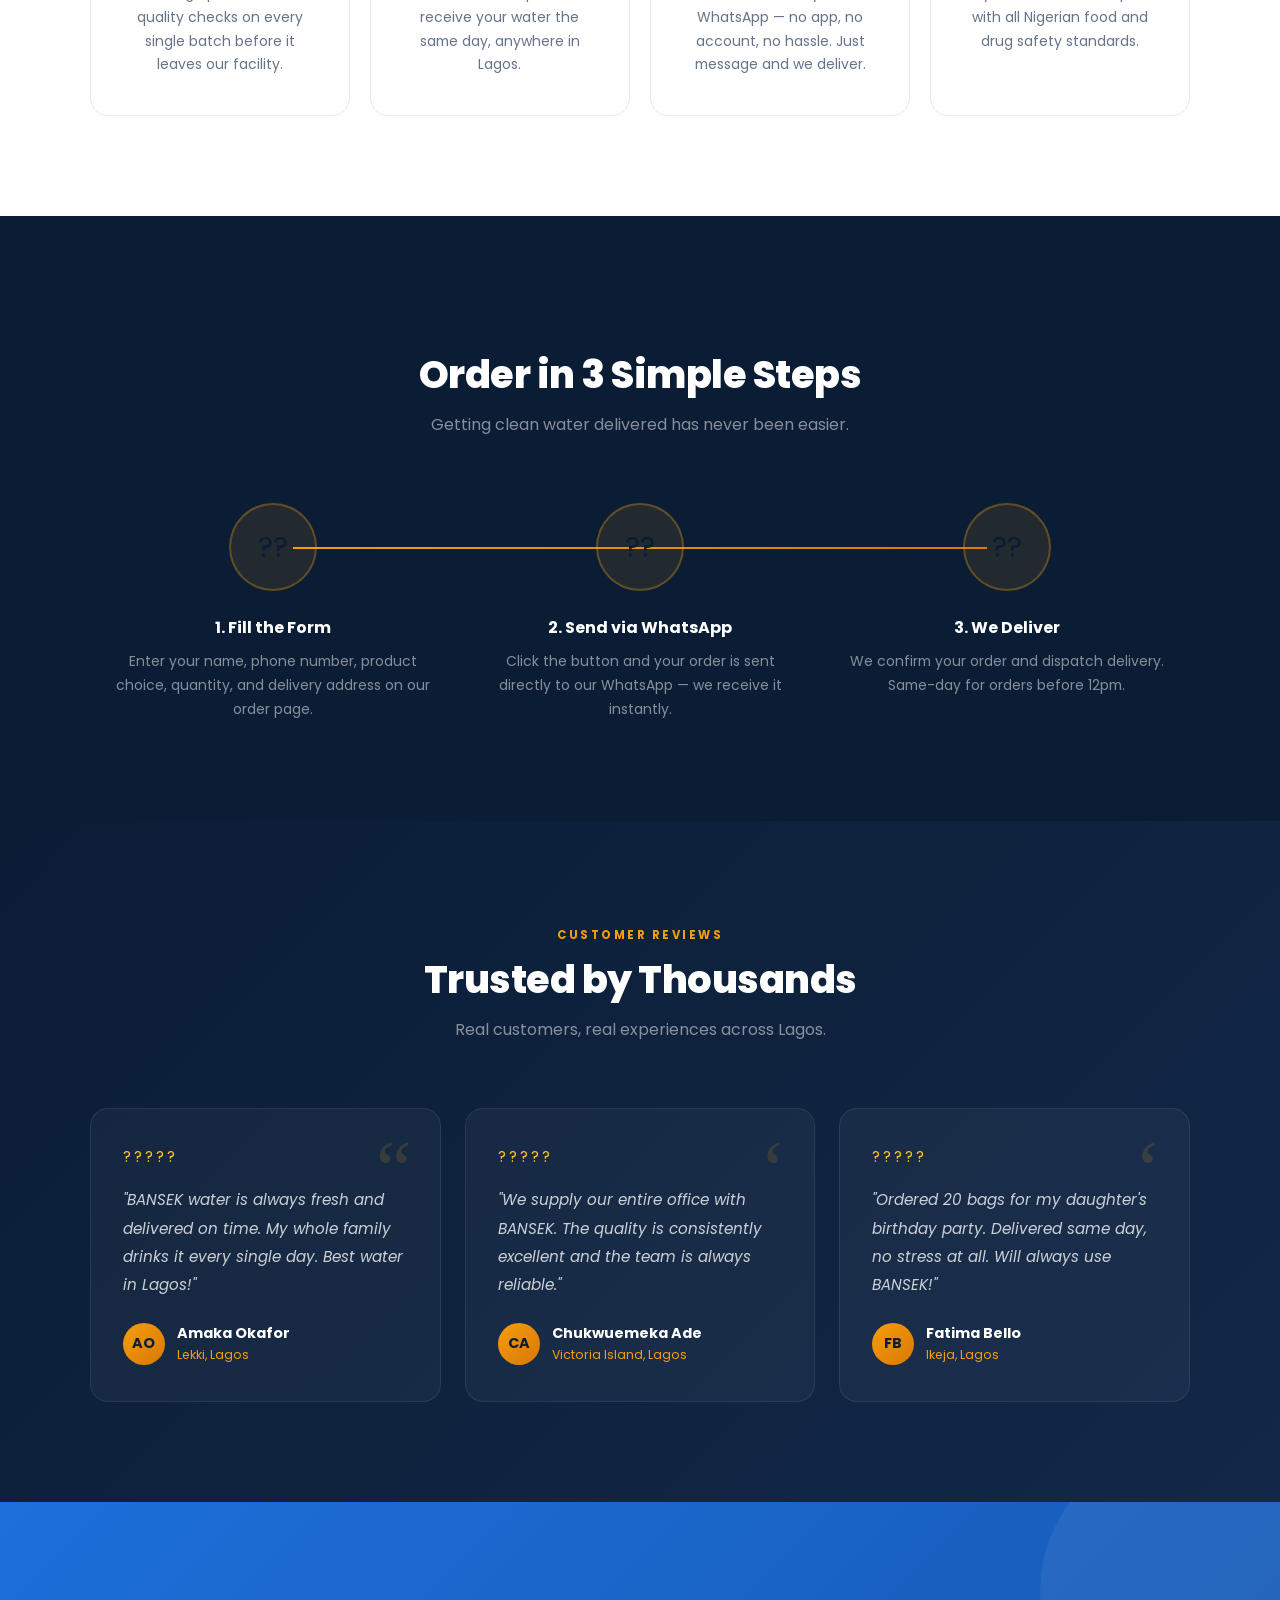
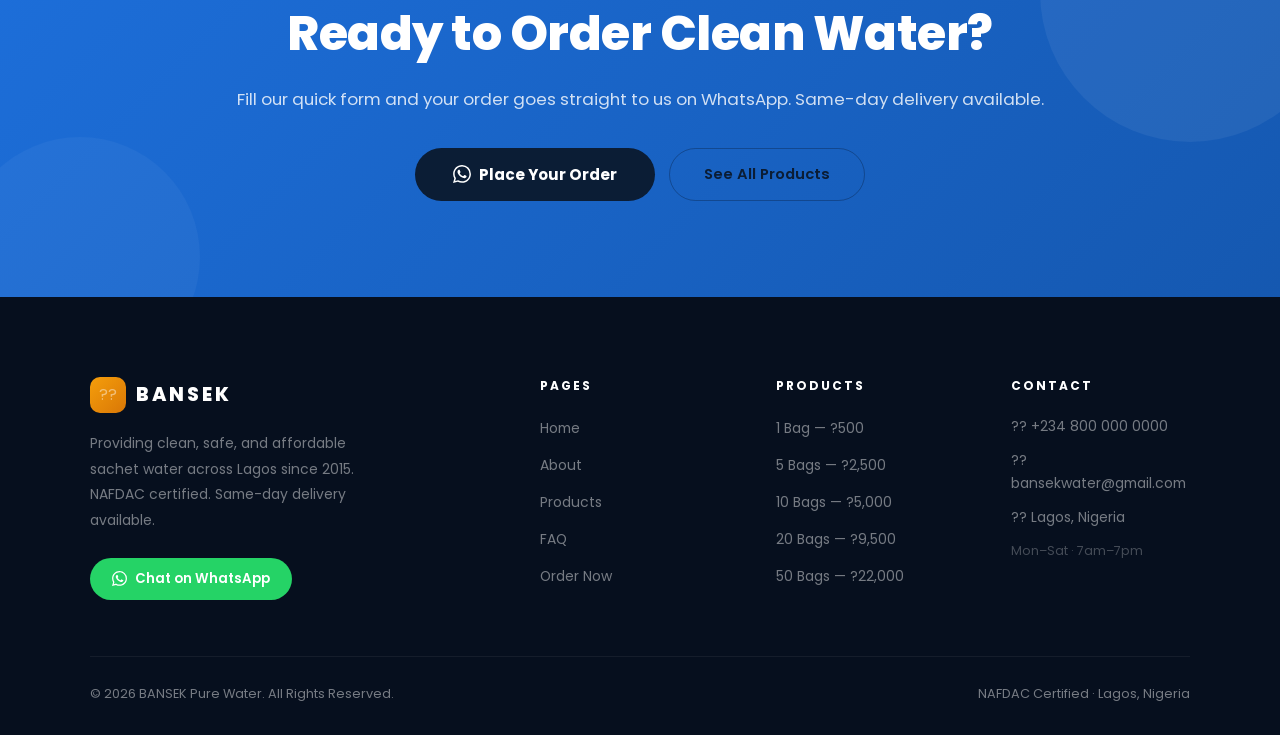
==== commit a8913577: "feat: add cart button and Add to Cart on homepage" ====
--- a/index.html
+++ b/index.html
@@ -8,12 +8,14 @@
   <link rel="preconnect" href="https://fonts.googleapis.com">
   <link href="https://fonts.googleapis.com/css2?family=Poppins:wght@300;400;500;600;700;800&display=swap" rel="stylesheet">
   <link rel="stylesheet" href="css/style.css">
+  <link rel="stylesheet" href="css/cart.css">
+  <link rel="stylesheet" href="css/cart.css">
 </head>
 <body>
 
 <nav id="navbar">
   <a href="index.html" class="nav-logo">
-    <div class="nav-logo-mark">💧</div>
+    <div class="nav-logo-mark">??</div>
     <h1>BANSEK</h1>
   </a>
   <button class="hamburger" onclick="toggleMenu()" aria-label="Menu">&#9776;</button>
@@ -23,7 +25,8 @@
     <li><a href="products.html">Products</a></li>
     <li><a href="faq.html">FAQ</a></li>
     <li><a href="order.html" class="nav-cta">Order Now</a></li>
-  </ul>
+      <li><button class="cart-nav-btn" onclick="openCart()" aria-label="View cart">🛒 Cart <span class="cart-badge" id="nav-cart-badge">0</span></button></li>
+    </ul>
 </nav>
 
 <!-- HERO -->
@@ -51,14 +54,14 @@
   </div>
   <div class="hero-visual">
     <div class="hero-card">
-      <span class="hero-card-icon">💧</span>
+      <span class="hero-card-icon">??</span>
       <h3>BANSEK Pure Water</h3>
       <p>NAFDAC certified · Multi-stage purified · Same-day delivery</p>
       <a href="order.html" class="btn-primary" style="width:100%;justify-content:center;">Place an Order</a>
       <div class="hero-card-stats">
         <div class="hero-card-stat"><h4>100%</h4><p>Purified</p></div>
         <div class="hero-card-stat"><h4>Same Day</h4><p>Delivery</p></div>
-        <div class="hero-card-stat"><h4>₦500</h4><p>From</p></div>
+        <div class="hero-card-stat"><h4>?500</h4><p>From</p></div>
         <div class="hero-card-stat"><h4>10+</h4><p>Years</p></div>
       </div>
     </div>
@@ -84,7 +87,7 @@
         <span class="lbl">Years Trusted</span>
       </div>
       <div class="about-float-card2">
-        <span class="icon">✅</span>
+        <span class="icon">?</span>
         <div class="info">
           <strong>NAFDAC Certified</strong>
           <span>Reg. No. 01-1234</span>
@@ -97,11 +100,11 @@
       <p>Since 2015, BANSEK Pure Water has been producing safe, refreshing drinking water using modern multi-stage purification technology — rigorously tested and certified before every single delivery.</p>
       <p>We serve homes, offices, schools, restaurants, and events across Lagos with fast delivery and prices that work for every budget.</p>
       <ul class="about-checks">
-        <li><span class="check-icon">✓</span> Multi-stage purification — filtration, RO, UV &amp; ozonation</li>
-        <li><span class="check-icon">✓</span> NAFDAC certified production facility</li>
-        <li><span class="check-icon">✓</span> Same-day delivery for orders placed before 12pm</li>
-        <li><span class="check-icon">✓</span> Bulk discounts for large orders &amp; regular customers</li>
-        <li><span class="check-icon">✓</span> Orders received instantly via WhatsApp</li>
+        <li><span class="check-icon">?</span> Multi-stage purification — filtration, RO, UV &amp; ozonation</li>
+        <li><span class="check-icon">?</span> NAFDAC certified production facility</li>
+        <li><span class="check-icon">?</span> Same-day delivery for orders placed before 12pm</li>
+        <li><span class="check-icon">?</span> Bulk discounts for large orders &amp; regular customers</li>
+        <li><span class="check-icon">?</span> Orders received instantly via WhatsApp</li>
       </ul>
       <a href="order.html" class="btn-primary">Order Now</a>
     </div>
@@ -125,8 +128,9 @@
         <h3>1 Bag of Water</h3>
         <p class="product-sachets">20 sachets · 500ml each · 10 litres</p>
         <p>Perfect for daily household use or small gatherings.</p>
-        <div class="price">₦500 <span>/ bag</span></div>
+        <div class="price">?500 <span>/ bag</span></div>
         <a href="order.html?product=1bag" class="order-btn">Order Now</a>
+          <button class="add-to-cart-btn" onclick="addToCart('1bag')">🛒 Add to Cart</button>
       </div>
     </div>
     <div class="product-card">
@@ -137,8 +141,9 @@
         <h3>5 Bags of Water</h3>
         <p class="product-sachets">100 sachets · 500ml each · 50 litres</p>
         <p>Great for families, small offices, and weekly supply.</p>
-        <div class="price">₦2,500 <span>/ 5 bags</span></div>
+        <div class="price">?2,500 <span>/ 5 bags</span></div>
         <a href="order.html?product=5bags" class="order-btn">Order Now</a>
+          <button class="add-to-cart-btn" onclick="addToCart('5bags')">🛒 Add to Cart</button>
       </div>
     </div>
     <div class="product-card">
@@ -150,8 +155,9 @@
         <h3>10 Bags of Water</h3>
         <p class="product-sachets">200 sachets · 500ml each · 100 litres</p>
         <p>Ideal for offices, schools, events, and businesses.</p>
-        <div class="price">₦5,000 <span>/ 10 bags</span></div>
+        <div class="price">?5,000 <span>/ 10 bags</span></div>
         <a href="order.html?product=10bags" class="order-btn">Order Now</a>
+          <button class="add-to-cart-btn" onclick="addToCart('10bags')">🛒 Add to Cart</button>
       </div>
     </div>
   </div>
@@ -169,22 +175,22 @@
   </div>
   <div class="features-grid">
     <div class="feature-card">
-      <div class="feature-icon">💧</div>
+      <div class="feature-icon">??</div>
       <h3>100% Hygienic</h3>
       <p>Multi-stage purification and quality checks on every single batch before it leaves our facility.</p>
     </div>
     <div class="feature-card">
-      <div class="feature-icon">🚚</div>
+      <div class="feature-icon">??</div>
       <h3>Same-Day Delivery</h3>
       <p>Order before 12pm and receive your water the same day, anywhere in Lagos.</p>
     </div>
     <div class="feature-card">
-      <div class="feature-icon">💬</div>
+      <div class="feature-icon">??</div>
       <h3>WhatsApp Ordering</h3>
       <p>Order instantly via WhatsApp — no app, no account, no hassle. Just message and we deliver.</p>
     </div>
     <div class="feature-card">
-      <div class="feature-icon">✅</div>
+      <div class="feature-icon">?</div>
       <h3>NAFDAC Certified</h3>
       <p>Fully certified and compliant with all Nigerian food and drug safety standards.</p>
     </div>
@@ -200,17 +206,17 @@
   </div>
   <div class="process-grid">
     <div class="process-step">
-      <div class="process-num">📋</div>
+      <div class="process-num">??</div>
       <h3>1. Fill the Form</h3>
       <p>Enter your name, phone number, product choice, quantity, and delivery address on our order page.</p>
     </div>
     <div class="process-step">
-      <div class="process-num">💬</div>
+      <div class="process-num">??</div>
       <h3>2. Send via WhatsApp</h3>
       <p>Click the button and your order is sent directly to our WhatsApp — we receive it instantly.</p>
     </div>
     <div class="process-step">
-      <div class="process-num">🚚</div>
+      <div class="process-num">??</div>
       <h3>3. We Deliver</h3>
       <p>We confirm your order and dispatch delivery. Same-day for orders before 12pm.</p>
     </div>
@@ -226,7 +232,7 @@
   </div>
   <div class="testimonials-grid">
     <div class="testimonial-card">
-      <div class="stars">★★★★★</div>
+      <div class="stars">?????</div>
       <p>"BANSEK water is always fresh and delivered on time. My whole family drinks it every single day. Best water in Lagos!"</p>
       <div class="customer-info">
         <div class="customer-avatar">AO</div>
@@ -234,7 +240,7 @@
       </div>
     </div>
     <div class="testimonial-card">
-      <div class="stars">★★★★★</div>
+      <div class="stars">?????</div>
       <p>"We supply our entire office with BANSEK. The quality is consistently excellent and the team is always reliable."</p>
       <div class="customer-info">
         <div class="customer-avatar">CA</div>
@@ -242,7 +248,7 @@
       </div>
     </div>
     <div class="testimonial-card">
-      <div class="stars">★★★★★</div>
+      <div class="stars">?????</div>
       <p>"Ordered 20 bags for my daughter's birthday party. Delivered same day, no stress at all. Will always use BANSEK!"</p>
       <div class="customer-info">
         <div class="customer-avatar">FB</div>
@@ -268,7 +274,7 @@
 <footer>
   <div class="footer-top">
     <div class="footer-brand">
-      <div class="logo-row"><div class="logo-mark">💧</div><span class="logo-name">BANSEK</span></div>
+      <div class="logo-row"><div class="logo-mark">??</div><span class="logo-name">BANSEK</span></div>
       <p>Providing clean, safe, and affordable sachet water across Lagos since 2015. NAFDAC certified. Same-day delivery available.</p>
       <a href="https://wa.me/2348000000000" target="_blank" class="wa-footer-btn">
         <svg width="15" height="15" viewBox="0 0 24 24" fill="currentColor"><path d="M17.472 14.382c-.297-.149-1.758-.867-2.03-.967-.273-.099-.471-.148-.67.15-.197.297-.767.966-.94 1.164-.173.199-.347.223-.644.075-.297-.15-1.255-.463-2.39-1.475-.883-.788-1.48-1.761-1.653-2.059-.173-.297-.018-.458.13-.606.134-.133.298-.347.446-.52.149-.174.198-.298.298-.497.099-.198.05-.371-.025-.52-.075-.149-.669-1.612-.916-2.207-.242-.579-.487-.5-.669-.51-.173-.008-.371-.01-.57-.01-.198 0-.52.074-.792.372-.272.297-1.04 1.016-1.04 2.479 0 1.462 1.065 2.875 1.213 3.074.149.198 2.096 3.2 5.077 4.487.709.306 1.262.489 1.694.625.712.227 1.36.195 1.871.118.571-.085 1.758-.719 2.006-1.413.248-.694.248-1.289.173-1.413-.074-.124-.272-.198-.57-.347m-5.421 7.403h-.004a9.87 9.87 0 01-5.031-1.378l-.361-.214-3.741.982.998-3.648-.235-.374a9.86 9.86 0 01-1.51-5.26c.001-5.45 4.436-9.884 9.888-9.884 2.64 0 5.122 1.03 6.988 2.898a9.825 9.825 0 012.893 6.994c-.003 5.45-4.437 9.884-9.885 9.884m8.413-18.297A11.815 11.815 0 0012.05 0C5.495 0 .16 5.335.157 11.892c0 2.096.547 4.142 1.588 5.945L.057 24l6.305-1.654a11.882 11.882 0 005.683 1.448h.005c6.554 0 11.89-5.335 11.893-11.893a11.821 11.821 0 00-3.48-8.413z"/></svg>
@@ -288,18 +294,18 @@
     <div class="footer-col">
       <h4>Products</h4>
       <ul>
-        <li><a href="order.html?product=1bag">1 Bag — ₦500</a></li>
-        <li><a href="order.html?product=5bags">5 Bags — ₦2,500</a></li>
-        <li><a href="order.html?product=10bags">10 Bags — ₦5,000</a></li>
-        <li><a href="order.html?product=20bags">20 Bags — ₦9,500</a></li>
-        <li><a href="order.html?product=50bags">50 Bags — ₦22,000</a></li>
+        <li><a href="order.html?product=1bag">1 Bag — ?500</a></li>
+        <li><a href="order.html?product=5bags">5 Bags — ?2,500</a></li>
+        <li><a href="order.html?product=10bags">10 Bags — ?5,000</a></li>
+        <li><a href="order.html?product=20bags">20 Bags — ?9,500</a></li>
+        <li><a href="order.html?product=50bags">50 Bags — ?22,000</a></li>
       </ul>
     </div>
     <div class="footer-col">
       <h4>Contact</h4>
-      <p>📞 +234 800 000 0000</p>
-      <p>📧 bansekwater@gmail.com</p>
-      <p>📍 Lagos, Nigeria</p>
+      <p>?? +234 800 000 0000</p>
+      <p>?? bansekwater@gmail.com</p>
+      <p>?? Lagos, Nigeria</p>
       <p style="margin-top:8px;font-size:.78rem;color:rgba(255,255,255,.25);">Mon–Sat · 7am–7pm</p>
     </div>
   </div>
@@ -315,6 +321,34 @@
   <svg width="28" height="28" viewBox="0 0 24 24" fill="white"><path d="M17.472 14.382c-.297-.149-1.758-.867-2.03-.967-.273-.099-.471-.148-.67.15-.197.297-.767.966-.94 1.164-.173.199-.347.223-.644.075-.297-.15-1.255-.463-2.39-1.475-.883-.788-1.48-1.761-1.653-2.059-.173-.297-.018-.458.13-.606.134-.133.298-.347.446-.52.149-.174.198-.298.298-.497.099-.198.05-.371-.025-.52-.075-.149-.669-1.612-.916-2.207-.242-.579-.487-.5-.669-.51-.173-.008-.371-.01-.57-.01-.198 0-.52.074-.792.372-.272.297-1.04 1.016-1.04 2.479 0 1.462 1.065 2.875 1.213 3.074.149.198 2.096 3.2 5.077 4.487.709.306 1.262.489 1.694.625.712.227 1.36.195 1.871.118.571-.085 1.758-.719 2.006-1.413.248-.694.248-1.289.173-1.413-.074-.124-.272-.198-.57-.347m-5.421 7.403h-.004a9.87 9.87 0 01-5.031-1.378l-.361-.214-3.741.982.998-3.648-.235-.374a9.86 9.86 0 01-1.51-5.26c.001-5.45 4.436-9.884 9.888-9.884 2.64 0 5.122 1.03 6.988 2.898a9.825 9.825 0 012.893 6.994c-.003 5.45-4.437 9.884-9.885 9.884m8.413-18.297A11.815 11.815 0 0012.05 0C5.495 0 .16 5.335.157 11.892c0 2.096.547 4.142 1.588 5.945L.057 24l6.305-1.654a11.882 11.882 0 005.683 1.448h.005c6.554 0 11.89-5.335 11.893-11.893a11.821 11.821 0 00-3.48-8.413z"/></svg>
 </a>
 
-<script src="js/main.js"></script>
+
+<!-- Cart Drawer -->
+<div id="cart-overlay" onclick="closeCart()"></div>
+<div id="cart-drawer">
+  <div class="cart-header">
+    <div class="cart-header-title">🛒 Your Cart <span class="cart-header-count cart-badge" id="drawer-cart-badge">0</span></div>
+    <button class="cart-close-btn" onclick="closeCart()">x</button>
+  </div>
+  <div id="cart-empty" style="display:flex">
+    <div class="cart-empty-icon">🛒</div>
+    <p>Your cart is empty</p>
+    <span>Add products above - they will be saved here so you can order later</span>
+  </div>
+  <div id="cart-items"></div>
+  <div id="cart-footer" style="display:none">
+    <div class="cart-total-row">
+      <span class="cart-total-label">Total</span>
+      <span class="cart-total-amount" id="cart-total">N0</span>
+    </div>
+    <button class="cart-checkout-btn" onclick="checkout()">Checkout via WhatsApp</button>
+    <button class="cart-continue-btn" onclick="closeCart()">Continue Shopping</button>
+  </div>
+</div>
+<div id="cart-flash"></div>
+
+  <script src="js/cart.js"></script>
+  <script src="js/main.js"></script>
 </body>
 </html>
+
+
--- a/css/cart.css
+++ b/css/cart.css
@@ -0,0 +1,428 @@
+/* ================================================
+   BANSEK Pure Water — Cart Styles
+   ================================================ */
+
+/* ── Cart button in navbar ───────────────────────── */
+.cart-nav-btn {
+  position: relative;
+  background: rgba(255,255,255,.1);
+  border: 1.5px solid rgba(255,255,255,.2);
+  color: #fff;
+  border-radius: 50px;
+  padding: 8px 18px 8px 14px;
+  font-family: Poppins, sans-serif;
+  font-size: .82rem;
+  font-weight: 600;
+  cursor: pointer;
+  display: flex;
+  align-items: center;
+  gap: 7px;
+  transition: all .2s;
+  white-space: nowrap;
+}
+
+.cart-nav-btn:hover {
+  background: var(--accent);
+  border-color: var(--accent);
+  color: var(--navy);
+}
+
+.cart-badge {
+  display: none;
+  align-items: center;
+  justify-content: center;
+  background: #ef4444;
+  color: #fff;
+  font-size: .6rem;
+  font-weight: 700;
+  min-width: 18px;
+  height: 18px;
+  border-radius: 999px;
+  padding: 0 4px;
+  line-height: 1;
+}
+
+/* ── Cart overlay ────────────────────────────────── */
+#cart-overlay {
+  position: fixed;
+  inset: 0;
+  background: rgba(0,0,0,.45);
+  z-index: 1100;
+  opacity: 0;
+  pointer-events: none;
+  transition: opacity .3s;
+}
+
+#cart-overlay.open {
+  opacity: 1;
+  pointer-events: all;
+}
+
+/* ── Cart drawer ─────────────────────────────────── */
+#cart-drawer {
+  position: fixed;
+  top: 0;
+  right: 0;
+  width: 420px;
+  max-width: 100vw;
+  height: 100vh;
+  background: #fff;
+  z-index: 1200;
+  display: flex;
+  flex-direction: column;
+  box-shadow: -8px 0 40px rgba(0,0,0,.18);
+  transform: translateX(100%);
+  transition: transform .35s cubic-bezier(.4,0,.2,1);
+  font-family: Poppins, sans-serif;
+}
+
+#cart-drawer.open {
+  transform: translateX(0);
+}
+
+/* ── Drawer header ───────────────────────────────── */
+.cart-header {
+  display: flex;
+  align-items: center;
+  justify-content: space-between;
+  padding: 20px 24px;
+  border-bottom: 1px solid #f1f5f9;
+  flex-shrink: 0;
+}
+
+.cart-header-title {
+  font-size: 1.05rem;
+  font-weight: 700;
+  color: #0b1d35;
+  display: flex;
+  align-items: center;
+  gap: 8px;
+}
+
+.cart-header-count {
+  background: #0b1d35;
+  color: #fff;
+  font-size: .65rem;
+  font-weight: 700;
+  padding: 2px 8px;
+  border-radius: 999px;
+}
+
+.cart-close-btn {
+  background: #f1f5f9;
+  border: none;
+  width: 34px;
+  height: 34px;
+  border-radius: 50%;
+  font-size: 1.1rem;
+  cursor: pointer;
+  display: flex;
+  align-items: center;
+  justify-content: center;
+  color: #64748b;
+  transition: background .15s;
+}
+
+.cart-close-btn:hover {
+  background: #e2e8f0;
+}
+
+/* ── Items list ──────────────────────────────────── */
+#cart-items {
+  flex: 1;
+  overflow-y: auto;
+  padding: 12px 0;
+}
+
+/* ── Empty state ─────────────────────────────────── */
+#cart-empty {
+  flex: 1;
+  display: flex;
+  flex-direction: column;
+  align-items: center;
+  justify-content: center;
+  gap: 12px;
+  color: #94a3b8;
+  font-size: .9rem;
+  padding: 40px;
+}
+
+#cart-empty .cart-empty-icon {
+  font-size: 3.5rem;
+  opacity: .5;
+}
+
+#cart-empty p {
+  font-weight: 600;
+  color: #64748b;
+}
+
+#cart-empty span {
+  font-size: .82rem;
+  text-align: center;
+}
+
+/* ── Cart item ───────────────────────────────────── */
+.cart-item {
+  display: flex;
+  align-items: center;
+  gap: 12px;
+  padding: 14px 24px;
+  border-bottom: 1px solid #f8fafc;
+  transition: background .15s;
+}
+
+.cart-item:hover {
+  background: #fafbfc;
+}
+
+.cart-item-info {
+  flex: 1;
+  min-width: 0;
+}
+
+.cart-item-name {
+  font-weight: 600;
+  font-size: .85rem;
+  color: #0b1d35;
+  margin-bottom: 2px;
+}
+
+.cart-item-sub {
+  font-size: .75rem;
+  color: #94a3b8;
+}
+
+.cart-item-controls {
+  display: flex;
+  align-items: center;
+  gap: 6px;
+  background: #f1f5f9;
+  border-radius: 8px;
+  padding: 4px 6px;
+}
+
+.cart-qty-btn {
+  background: none;
+  border: none;
+  width: 24px;
+  height: 24px;
+  border-radius: 6px;
+  font-size: 1rem;
+  font-weight: 700;
+  cursor: pointer;
+  color: #0b1d35;
+  display: flex;
+  align-items: center;
+  justify-content: center;
+  transition: background .15s;
+  line-height: 1;
+}
+
+.cart-qty-btn:hover {
+  background: #e2e8f0;
+}
+
+.cart-qty-num {
+  font-size: .85rem;
+  font-weight: 700;
+  color: #0b1d35;
+  min-width: 20px;
+  text-align: center;
+}
+
+.cart-item-total {
+  font-weight: 700;
+  font-size: .88rem;
+  color: #0b1d35;
+  min-width: 70px;
+  text-align: right;
+}
+
+.cart-item-del {
+  background: none;
+  border: none;
+  color: #cbd5e1;
+  font-size: 1.1rem;
+  cursor: pointer;
+  padding: 4px;
+  border-radius: 4px;
+  transition: color .15s;
+  line-height: 1;
+}
+
+.cart-item-del:hover {
+  color: #ef4444;
+}
+
+/* ── Cart footer ─────────────────────────────────── */
+#cart-footer {
+  border-top: 1px solid #f1f5f9;
+  padding: 20px 24px;
+  flex-shrink: 0;
+}
+
+.cart-total-row {
+  display: flex;
+  justify-content: space-between;
+  align-items: center;
+  margin-bottom: 16px;
+}
+
+.cart-total-label {
+  font-size: .85rem;
+  color: #64748b;
+  font-weight: 600;
+}
+
+.cart-total-amount {
+  font-size: 1.3rem;
+  font-weight: 800;
+  color: #0b1d35;
+}
+
+.cart-checkout-btn {
+  width: 100%;
+  padding: 15px;
+  background: #25d366;
+  color: #fff;
+  border: none;
+  border-radius: 50px;
+  font-size: .95rem;
+  font-weight: 700;
+  cursor: pointer;
+  font-family: Poppins, sans-serif;
+  transition: all .25s;
+  display: flex;
+  align-items: center;
+  justify-content: center;
+  gap: 8px;
+  margin-bottom: 10px;
+}
+
+.cart-checkout-btn:hover {
+  background: #1db954;
+  transform: translateY(-2px);
+  box-shadow: 0 10px 28px rgba(37,211,102,.4);
+}
+
+.cart-continue-btn {
+  width: 100%;
+  padding: 11px;
+  background: none;
+  color: #64748b;
+  border: 1.5px solid #e2e8f0;
+  border-radius: 50px;
+  font-size: .83rem;
+  font-weight: 600;
+  cursor: pointer;
+  font-family: Poppins, sans-serif;
+  transition: all .2s;
+}
+
+.cart-continue-btn:hover {
+  border-color: #0b1d35;
+  color: #0b1d35;
+}
+
+/* ── "Added to cart" flash ───────────────────────── */
+#cart-flash {
+  position: fixed;
+  bottom: 100px;
+  left: 50%;
+  transform: translateX(-50%) translateY(20px);
+  background: #0b1d35;
+  color: #fff;
+  padding: 12px 24px;
+  border-radius: 50px;
+  font-size: .85rem;
+  font-weight: 600;
+  font-family: Poppins, sans-serif;
+  z-index: 1300;
+  opacity: 0;
+  pointer-events: none;
+  transition: all .3s;
+  white-space: nowrap;
+  box-shadow: 0 8px 28px rgba(0,0,0,.25);
+}
+
+#cart-flash.show {
+  opacity: 1;
+  transform: translateX(-50%) translateY(0);
+}
+
+/* ── Add to cart button on product cards ─────────── */
+.add-to-cart-btn {
+  display: inline-flex;
+  align-items: center;
+  justify-content: center;
+  gap: 6px;
+  padding: 11px 22px;
+  background: #fff;
+  color: #0b1d35;
+  border: 2px solid #0b1d35;
+  border-radius: 50px;
+  font-size: .82rem;
+  font-weight: 700;
+  cursor: pointer;
+  font-family: Poppins, sans-serif;
+  transition: all .22s;
+  margin-top: 8px;
+  width: 100%;
+}
+
+.add-to-cart-btn:hover {
+  background: #0b1d35;
+  color: #fff;
+  transform: translateY(-2px);
+  box-shadow: 0 6px 20px rgba(11,29,53,.2);
+}
+
+/* ── Cart summary on order page ──────────────────── */
+.cart-summary-box {
+  background: #f8fafc;
+  border: 1.5px solid #e2e8f0;
+  border-radius: 16px;
+  padding: 20px 24px;
+  margin-bottom: 24px;
+}
+
+.cart-summary-title {
+  font-size: .75rem;
+  font-weight: 700;
+  color: #1d6fdb;
+  text-transform: uppercase;
+  letter-spacing: 2px;
+  margin-bottom: 14px;
+  padding-bottom: 10px;
+  border-bottom: 1px solid #e2e8f0;
+}
+
+.cart-summary-item {
+  display: flex;
+  justify-content: space-between;
+  font-size: .85rem;
+  color: #475569;
+  margin-bottom: 8px;
+}
+
+.cart-summary-item strong {
+  color: #0b1d35;
+}
+
+.cart-summary-total {
+  display: flex;
+  justify-content: space-between;
+  font-size: .95rem;
+  font-weight: 700;
+  color: #0b1d35;
+  margin-top: 12px;
+  padding-top: 12px;
+  border-top: 1px solid #e2e8f0;
+}
+
+@media (max-width: 480px) {
+  #cart-drawer {
+    width: 100vw;
+  }
+}
--- a/css/cart.css
+++ b/css/cart.css
@@ -0,0 +1,428 @@
+/* ================================================
+   BANSEK Pure Water — Cart Styles
+   ================================================ */
+
+/* ── Cart button in navbar ───────────────────────── */
+.cart-nav-btn {
+  position: relative;
+  background: rgba(255,255,255,.1);
+  border: 1.5px solid rgba(255,255,255,.2);
+  color: #fff;
+  border-radius: 50px;
+  padding: 8px 18px 8px 14px;
+  font-family: Poppins, sans-serif;
+  font-size: .82rem;
+  font-weight: 600;
+  cursor: pointer;
+  display: flex;
+  align-items: center;
+  gap: 7px;
+  transition: all .2s;
+  white-space: nowrap;
+}
+
+.cart-nav-btn:hover {
+  background: var(--accent);
+  border-color: var(--accent);
+  color: var(--navy);
+}
+
+.cart-badge {
+  display: none;
+  align-items: center;
+  justify-content: center;
+  background: #ef4444;
+  color: #fff;
+  font-size: .6rem;
+  font-weight: 700;
+  min-width: 18px;
+  height: 18px;
+  border-radius: 999px;
+  padding: 0 4px;
+  line-height: 1;
+}
+
+/* ── Cart overlay ────────────────────────────────── */
+#cart-overlay {
+  position: fixed;
+  inset: 0;
+  background: rgba(0,0,0,.45);
+  z-index: 1100;
+  opacity: 0;
+  pointer-events: none;
+  transition: opacity .3s;
+}
+
+#cart-overlay.open {
+  opacity: 1;
+  pointer-events: all;
+}
+
+/* ── Cart drawer ─────────────────────────────────── */
+#cart-drawer {
+  position: fixed;
+  top: 0;
+  right: 0;
+  width: 420px;
+  max-width: 100vw;
+  height: 100vh;
+  background: #fff;
+  z-index: 1200;
+  display: flex;
+  flex-direction: column;
+  box-shadow: -8px 0 40px rgba(0,0,0,.18);
+  transform: translateX(100%);
+  transition: transform .35s cubic-bezier(.4,0,.2,1);
+  font-family: Poppins, sans-serif;
+}
+
+#cart-drawer.open {
+  transform: translateX(0);
+}
+
+/* ── Drawer header ───────────────────────────────── */
+.cart-header {
+  display: flex;
+  align-items: center;
+  justify-content: space-between;
+  padding: 20px 24px;
+  border-bottom: 1px solid #f1f5f9;
+  flex-shrink: 0;
+}
+
+.cart-header-title {
+  font-size: 1.05rem;
+  font-weight: 700;
+  color: #0b1d35;
+  display: flex;
+  align-items: center;
+  gap: 8px;
+}
+
+.cart-header-count {
+  background: #0b1d35;
+  color: #fff;
+  font-size: .65rem;
+  font-weight: 700;
+  padding: 2px 8px;
+  border-radius: 999px;
+}
+
+.cart-close-btn {
+  background: #f1f5f9;
+  border: none;
+  width: 34px;
+  height: 34px;
+  border-radius: 50%;
+  font-size: 1.1rem;
+  cursor: pointer;
+  display: flex;
+  align-items: center;
+  justify-content: center;
+  color: #64748b;
+  transition: background .15s;
+}
+
+.cart-close-btn:hover {
+  background: #e2e8f0;
+}
+
+/* ── Items list ──────────────────────────────────── */
+#cart-items {
+  flex: 1;
+  overflow-y: auto;
+  padding: 12px 0;
+}
+
+/* ── Empty state ─────────────────────────────────── */
+#cart-empty {
+  flex: 1;
+  display: flex;
+  flex-direction: column;
+  align-items: center;
+  justify-content: center;
+  gap: 12px;
+  color: #94a3b8;
+  font-size: .9rem;
+  padding: 40px;
+}
+
+#cart-empty .cart-empty-icon {
+  font-size: 3.5rem;
+  opacity: .5;
+}
+
+#cart-empty p {
+  font-weight: 600;
+  color: #64748b;
+}
+
+#cart-empty span {
+  font-size: .82rem;
+  text-align: center;
+}
+
+/* ── Cart item ───────────────────────────────────── */
+.cart-item {
+  display: flex;
+  align-items: center;
+  gap: 12px;
+  padding: 14px 24px;
+  border-bottom: 1px solid #f8fafc;
+  transition: background .15s;
+}
+
+.cart-item:hover {
+  background: #fafbfc;
+}
+
+.cart-item-info {
+  flex: 1;
+  min-width: 0;
+}
+
+.cart-item-name {
+  font-weight: 600;
+  font-size: .85rem;
+  color: #0b1d35;
+  margin-bottom: 2px;
+}
+
+.cart-item-sub {
+  font-size: .75rem;
+  color: #94a3b8;
+}
+
+.cart-item-controls {
+  display: flex;
+  align-items: center;
+  gap: 6px;
+  background: #f1f5f9;
+  border-radius: 8px;
+  padding: 4px 6px;
+}
+
+.cart-qty-btn {
+  background: none;
+  border: none;
+  width: 24px;
+  height: 24px;
+  border-radius: 6px;
+  font-size: 1rem;
+  font-weight: 700;
+  cursor: pointer;
+  color: #0b1d35;
+  display: flex;
+  align-items: center;
+  justify-content: center;
+  transition: background .15s;
+  line-height: 1;
+}
+
+.cart-qty-btn:hover {
+  background: #e2e8f0;
+}
+
+.cart-qty-num {
+  font-size: .85rem;
+  font-weight: 700;
+  color: #0b1d35;
+  min-width: 20px;
+  text-align: center;
+}
+
+.cart-item-total {
+  font-weight: 700;
+  font-size: .88rem;
+  color: #0b1d35;
+  min-width: 70px;
+  text-align: right;
+}
+
+.cart-item-del {
+  background: none;
+  border: none;
+  color: #cbd5e1;
+  font-size: 1.1rem;
+  cursor: pointer;
+  padding: 4px;
+  border-radius: 4px;
+  transition: color .15s;
+  line-height: 1;
+}
+
+.cart-item-del:hover {
+  color: #ef4444;
+}
+
+/* ── Cart footer ─────────────────────────────────── */
+#cart-footer {
+  border-top: 1px solid #f1f5f9;
+  padding: 20px 24px;
+  flex-shrink: 0;
+}
+
+.cart-total-row {
+  display: flex;
+  justify-content: space-between;
+  align-items: center;
+  margin-bottom: 16px;
+}
+
+.cart-total-label {
+  font-size: .85rem;
+  color: #64748b;
+  font-weight: 600;
+}
+
+.cart-total-amount {
+  font-size: 1.3rem;
+  font-weight: 800;
+  color: #0b1d35;
+}
+
+.cart-checkout-btn {
+  width: 100%;
+  padding: 15px;
+  background: #25d366;
+  color: #fff;
+  border: none;
+  border-radius: 50px;
+  font-size: .95rem;
+  font-weight: 700;
+  cursor: pointer;
+  font-family: Poppins, sans-serif;
+  transition: all .25s;
+  display: flex;
+  align-items: center;
+  justify-content: center;
+  gap: 8px;
+  margin-bottom: 10px;
+}
+
+.cart-checkout-btn:hover {
+  background: #1db954;
+  transform: translateY(-2px);
+  box-shadow: 0 10px 28px rgba(37,211,102,.4);
+}
+
+.cart-continue-btn {
+  width: 100%;
+  padding: 11px;
+  background: none;
+  color: #64748b;
+  border: 1.5px solid #e2e8f0;
+  border-radius: 50px;
+  font-size: .83rem;
+  font-weight: 600;
+  cursor: pointer;
+  font-family: Poppins, sans-serif;
+  transition: all .2s;
+}
+
+.cart-continue-btn:hover {
+  border-color: #0b1d35;
+  color: #0b1d35;
+}
+
+/* ── "Added to cart" flash ───────────────────────── */
+#cart-flash {
+  position: fixed;
+  bottom: 100px;
+  left: 50%;
+  transform: translateX(-50%) translateY(20px);
+  background: #0b1d35;
+  color: #fff;
+  padding: 12px 24px;
+  border-radius: 50px;
+  font-size: .85rem;
+  font-weight: 600;
+  font-family: Poppins, sans-serif;
+  z-index: 1300;
+  opacity: 0;
+  pointer-events: none;
+  transition: all .3s;
+  white-space: nowrap;
+  box-shadow: 0 8px 28px rgba(0,0,0,.25);
+}
+
+#cart-flash.show {
+  opacity: 1;
+  transform: translateX(-50%) translateY(0);
+}
+
+/* ── Add to cart button on product cards ─────────── */
+.add-to-cart-btn {
+  display: inline-flex;
+  align-items: center;
+  justify-content: center;
+  gap: 6px;
+  padding: 11px 22px;
+  background: #fff;
+  color: #0b1d35;
+  border: 2px solid #0b1d35;
+  border-radius: 50px;
+  font-size: .82rem;
+  font-weight: 700;
+  cursor: pointer;
+  font-family: Poppins, sans-serif;
+  transition: all .22s;
+  margin-top: 8px;
+  width: 100%;
+}
+
+.add-to-cart-btn:hover {
+  background: #0b1d35;
+  color: #fff;
+  transform: translateY(-2px);
+  box-shadow: 0 6px 20px rgba(11,29,53,.2);
+}
+
+/* ── Cart summary on order page ──────────────────── */
+.cart-summary-box {
+  background: #f8fafc;
+  border: 1.5px solid #e2e8f0;
+  border-radius: 16px;
+  padding: 20px 24px;
+  margin-bottom: 24px;
+}
+
+.cart-summary-title {
+  font-size: .75rem;
+  font-weight: 700;
+  color: #1d6fdb;
+  text-transform: uppercase;
+  letter-spacing: 2px;
+  margin-bottom: 14px;
+  padding-bottom: 10px;
+  border-bottom: 1px solid #e2e8f0;
+}
+
+.cart-summary-item {
+  display: flex;
+  justify-content: space-between;
+  font-size: .85rem;
+  color: #475569;
+  margin-bottom: 8px;
+}
+
+.cart-summary-item strong {
+  color: #0b1d35;
+}
+
+.cart-summary-total {
+  display: flex;
+  justify-content: space-between;
+  font-size: .95rem;
+  font-weight: 700;
+  color: #0b1d35;
+  margin-top: 12px;
+  padding-top: 12px;
+  border-top: 1px solid #e2e8f0;
+}
+
+@media (max-width: 480px) {
+  #cart-drawer {
+    width: 100vw;
+  }
+}
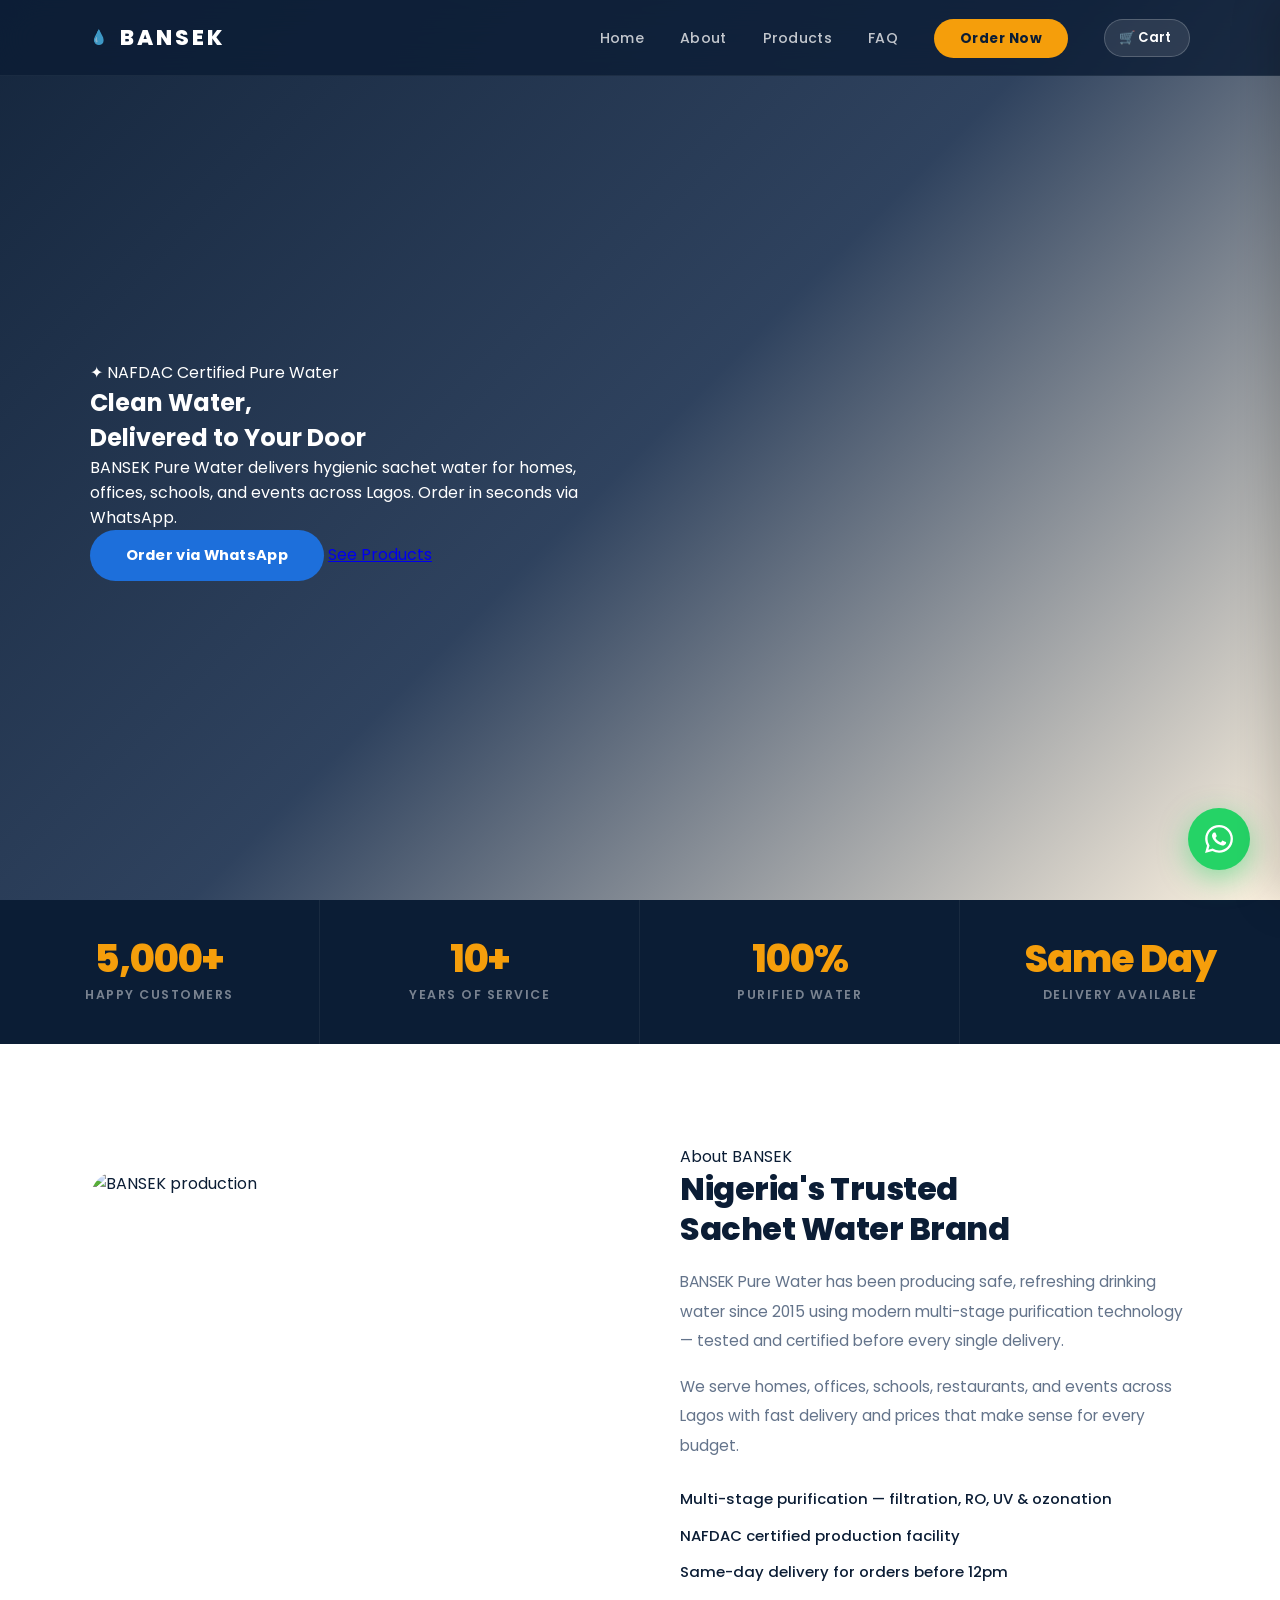
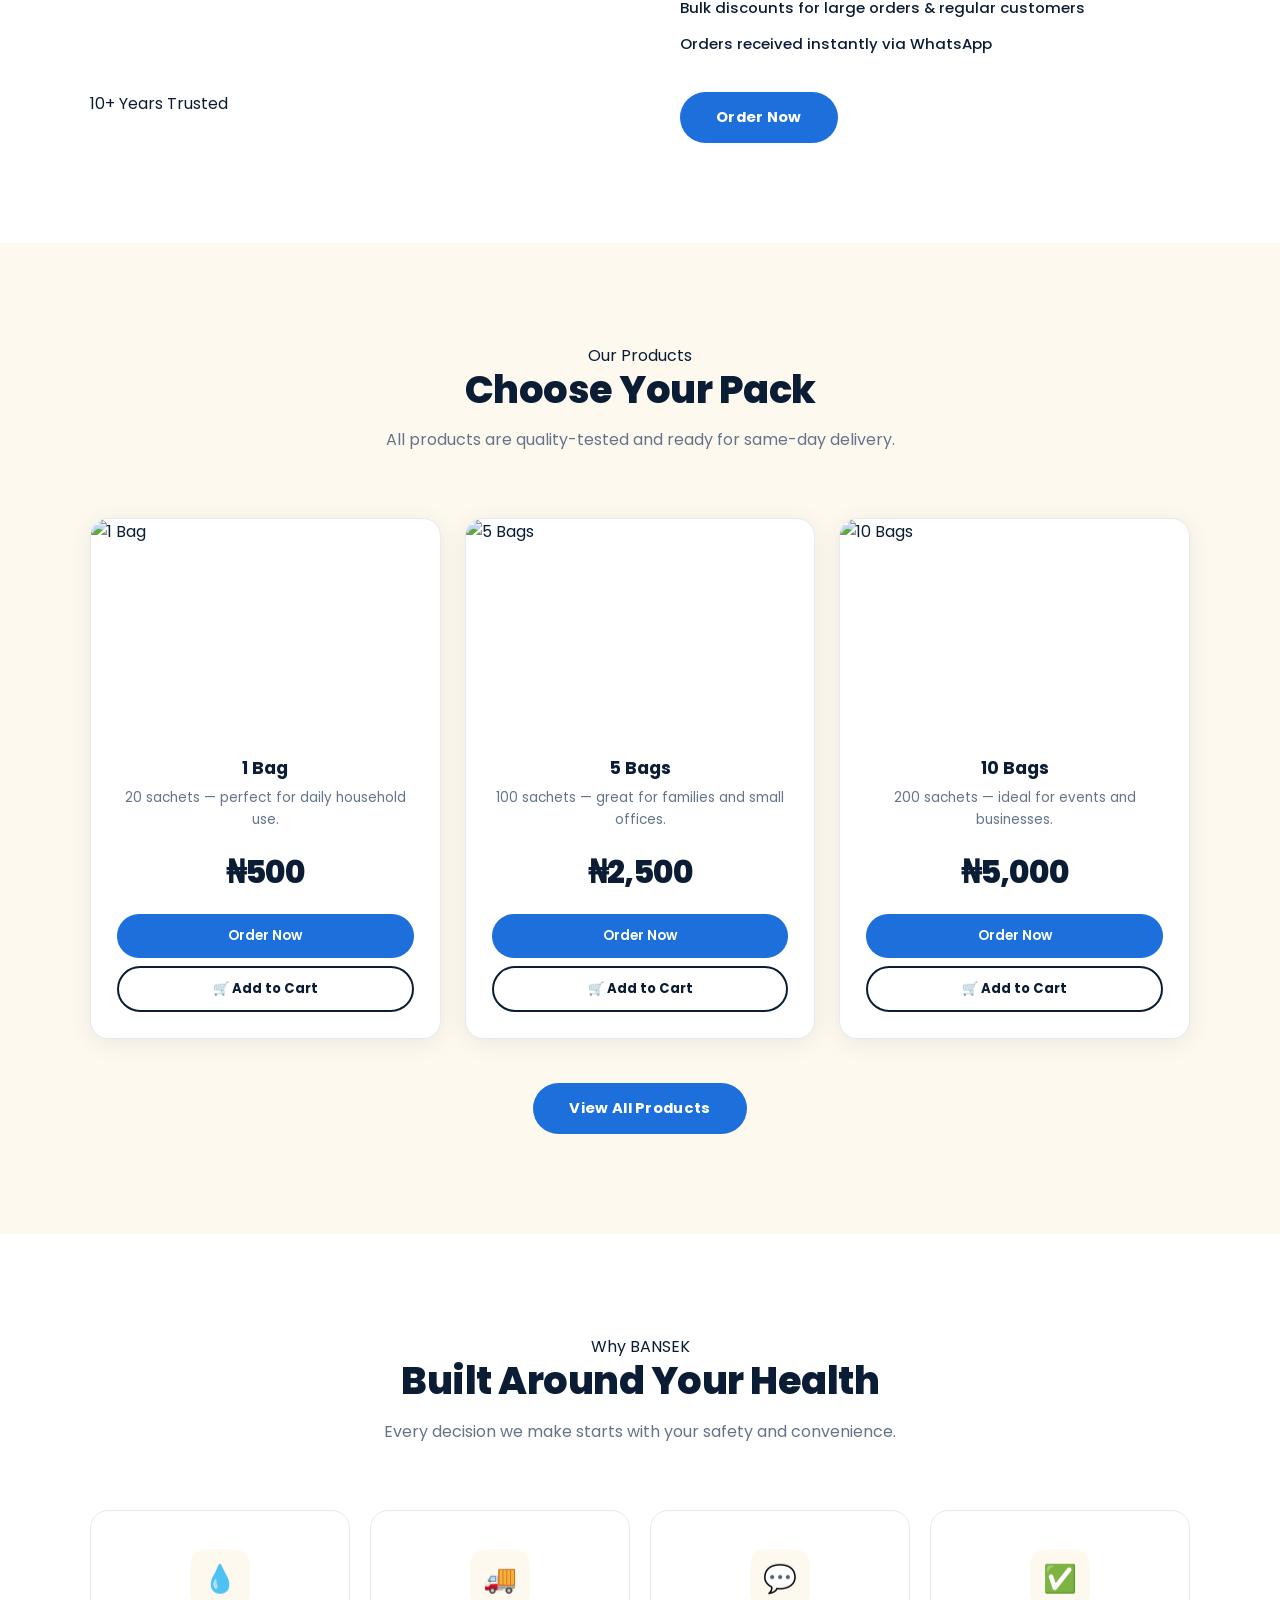
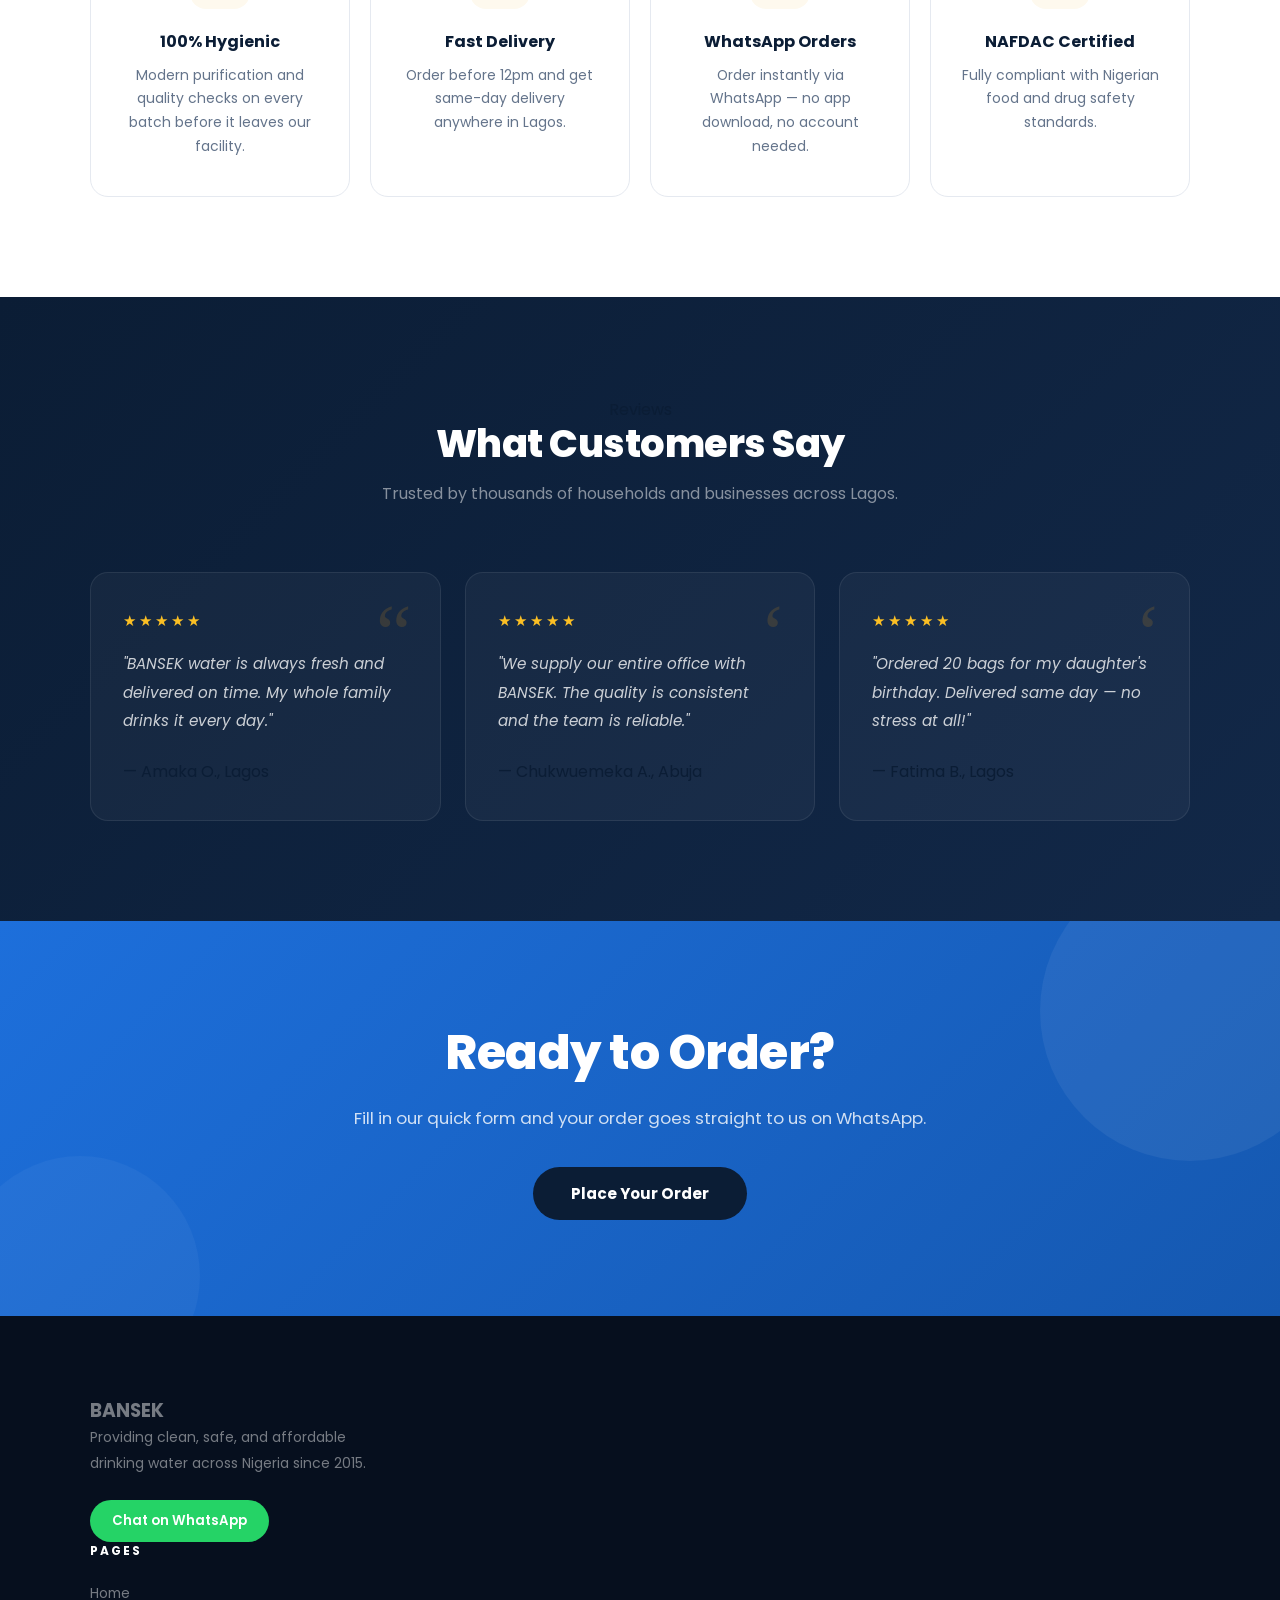
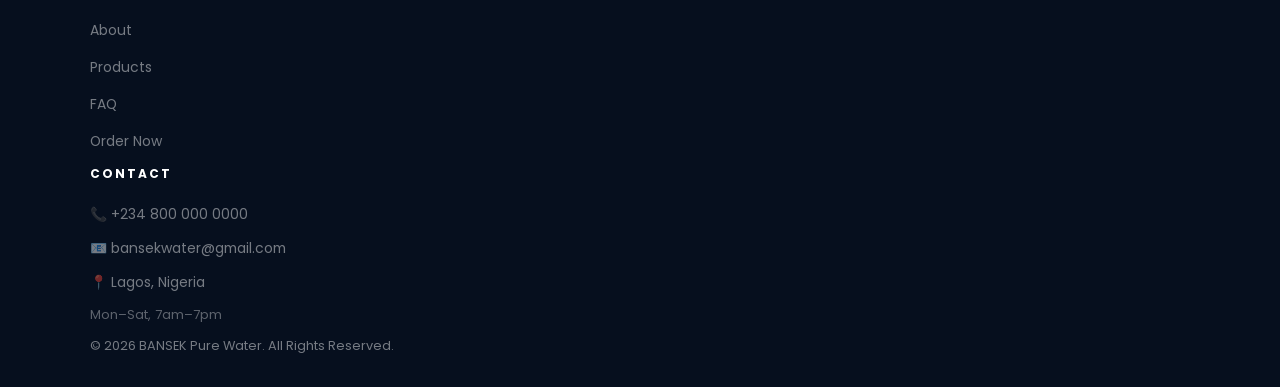
==== commit 32c0c659: "fix: extract nav toggle to nav.js so hamburger works on all pages" ====
--- a/index.html
+++ b/index.html
@@ -2,353 +2,221 @@
 <html lang="en">
 <head>
   <meta charset="UTF-8"/>
-  <meta name="viewport" content="width=device-width,initial-scale=1.0"/>
-  <title>BANSEK Pure Water — Clean Water Delivered Across Lagos</title>
-  <meta name="description" content="BANSEK Pure Water delivers NAFDAC-certified sachet water to homes, offices, schools and events across Lagos. Order via WhatsApp for same-day delivery."/>
+  <meta name="viewport" content="width=device-width, initial-scale=1.0"/>
+  <title>BANSEK Pure Water — Fresh, Clean, Delivered</title>
   <link rel="preconnect" href="https://fonts.googleapis.com">
   <link href="https://fonts.googleapis.com/css2?family=Poppins:wght@300;400;500;600;700;800&display=swap" rel="stylesheet">
   <link rel="stylesheet" href="css/style.css">
   <link rel="stylesheet" href="css/cart.css">
-  <link rel="stylesheet" href="css/cart.css">
 </head>
 <body>
 
-<nav id="navbar">
-  <a href="index.html" class="nav-logo">
-    <div class="nav-logo-mark">??</div>
-    <h1>BANSEK</h1>
+  <!-- NAV -->
+  <nav id="navbar">
+    <a href="index.html" class="nav-logo">
+      <div class="nav-logo-icon">&#128167;</div>
+      <h1>BANSEK</h1>
+    </a>
+    <button class="hamburger" onclick="toggleMenu()" aria-label="Open menu">&#9776;</button>
+    <ul id="nav-menu">
+      <li><a href="index.html">Home</a></li>
+      <li><a href="#about">About</a></li>
+      <li><a href="products.html">Products</a></li>
+      <li><a href="faq.html">FAQ</a></li>
+      <li><a href="order.html" class="nav-cta">Order Now</a></li>
+      <li>
+        <button class="cart-nav-btn" onclick="openCart()" aria-label="View cart">
+          &#128722; Cart <span class="cart-badge" id="nav-cart-badge">0</span>
+        </button>
+      </li>
+    </ul>
+  </nav>
+
+  <!-- HERO -->
+  <section class="hero">
+    <div class="hero-content">
+      <div class="hero-badge">&#10022; NAFDAC Certified Pure Water</div>
+      <h2>Clean Water,<br><span>Delivered to Your Door</span></h2>
+      <p>BANSEK Pure Water delivers hygienic sachet water for homes, offices, schools, and events across Lagos. Order in seconds via WhatsApp.</p>
+      <div class="hero-btns">
+        <a href="order.html" class="btn-primary">Order via WhatsApp</a>
+        <a href="products.html" class="btn-outline">See Products</a>
+      </div>
+    </div>
+  </section>
+
+  <!-- STATS -->
+  <div class="stats-bar">
+    <div class="stat-item"><h3>5,000+</h3><p>Happy Customers</p></div>
+    <div class="stat-item"><h3>10+</h3><p>Years of Service</p></div>
+    <div class="stat-item"><h3>100%</h3><p>Purified Water</p></div>
+    <div class="stat-item"><h3>Same Day</h3><p>Delivery Available</p></div>
+  </div>
+
+  <!-- ABOUT -->
+  <section id="about">
+    <div class="about-grid">
+      <div class="about-img-wrap">
+        <img src="https://images.unsplash.com/photo-1523362628745-0c100150b504?q=80&w=1200&auto=format&fit=crop" alt="BANSEK production">
+        <div class="about-badge"><span>10+</span> Years Trusted</div>
+      </div>
+      <div class="about-text">
+        <div class="section-label">About BANSEK</div>
+        <h2 style="font-size:2rem;font-weight:800;color:var(--navy);margin-bottom:18px;line-height:1.25;">Nigeria's Trusted<br>Sachet Water Brand</h2>
+        <p>BANSEK Pure Water has been producing safe, refreshing drinking water since 2015 using modern multi-stage purification technology — tested and certified before every single delivery.</p>
+        <p>We serve homes, offices, schools, restaurants, and events across Lagos with fast delivery and prices that make sense for every budget.</p>
+        <ul class="about-checks">
+          <li>Multi-stage purification — filtration, RO, UV &amp; ozonation</li>
+          <li>NAFDAC certified production facility</li>
+          <li>Same-day delivery for orders before 12pm</li>
+          <li>Bulk discounts for large orders &amp; regular customers</li>
+          <li>Orders received instantly via WhatsApp</li>
+        </ul>
+        <a href="order.html" class="btn-primary">Order Now</a>
+      </div>
+    </div>
+  </section>
+
+  <!-- PRODUCTS -->
+  <section class="products-section">
+    <div class="section-title">
+      <div class="section-label">Our Products</div>
+      <h2>Choose Your Pack</h2>
+      <p>All products are quality-tested and ready for same-day delivery.</p>
+    </div>
+    <div class="product-grid">
+      <div class="product-card">
+        <img src="https://images.unsplash.com/photo-1548839140-29a749e1cf4d?q=80&w=800&auto=format&fit=crop" alt="1 Bag">
+        <div class="product-content">
+          <h3>1 Bag</h3>
+          <p>20 sachets — perfect for daily household use.</p>
+          <div class="price">&#8358;500</div>
+          <a href="order.html?product=1bag" class="order-btn">Order Now</a>
+          <button class="add-to-cart-btn" onclick="addToCart('1bag')">&#128722; Add to Cart</button>
+        </div>
+      </div>
+      <div class="product-card">
+        <img src="https://images.unsplash.com/photo-1561047029-3000c68339ca?q=80&w=800&auto=format&fit=crop" alt="5 Bags">
+        <div class="product-content">
+          <h3>5 Bags</h3>
+          <p>100 sachets — great for families and small offices.</p>
+          <div class="price">&#8358;2,500</div>
+          <a href="order.html?product=5bags" class="order-btn">Order Now</a>
+          <button class="add-to-cart-btn" onclick="addToCart('5bags')">&#128722; Add to Cart</button>
+        </div>
+      </div>
+      <div class="product-card">
+        <img src="https://images.unsplash.com/photo-1564419320461-6870880221ad?q=80&w=800&auto=format&fit=crop" alt="10 Bags">
+        <div class="product-content">
+          <h3>10 Bags</h3>
+          <p>200 sachets — ideal for events and businesses.</p>
+          <div class="price">&#8358;5,000</div>
+          <a href="order.html?product=10bags" class="order-btn">Order Now</a>
+          <button class="add-to-cart-btn" onclick="addToCart('10bags')">&#128722; Add to Cart</button>
+        </div>
+      </div>
+    </div>
+    <div style="text-align:center;margin-top:44px;">
+      <a href="products.html" class="btn-primary">View All Products</a>
+    </div>
+  </section>
+
+  <!-- WHY US -->
+  <section>
+    <div class="section-title">
+      <div class="section-label">Why BANSEK</div>
+      <h2>Built Around Your Health</h2>
+      <p>Every decision we make starts with your safety and convenience.</p>
+    </div>
+    <div class="features-grid">
+      <div class="feature-card"><div class="feature-icon">&#128167;</div><h3>100% Hygienic</h3><p>Modern purification and quality checks on every batch before it leaves our facility.</p></div>
+      <div class="feature-card"><div class="feature-icon">&#128666;</div><h3>Fast Delivery</h3><p>Order before 12pm and get same-day delivery anywhere in Lagos.</p></div>
+      <div class="feature-card"><div class="feature-icon">&#128172;</div><h3>WhatsApp Orders</h3><p>Order instantly via WhatsApp — no app download, no account needed.</p></div>
+      <div class="feature-card"><div class="feature-icon">&#9989;</div><h3>NAFDAC Certified</h3><p>Fully compliant with Nigerian food and drug safety standards.</p></div>
+    </div>
+  </section>
+
+  <!-- TESTIMONIALS -->
+  <section class="testimonials-section">
+    <div class="section-title">
+      <div class="section-label" style="color:var(--teal);">Reviews</div>
+      <h2>What Customers Say</h2>
+      <p>Trusted by thousands of households and businesses across Lagos.</p>
+    </div>
+    <div class="testimonials-grid">
+      <div class="testimonial-card"><div class="stars">&#9733;&#9733;&#9733;&#9733;&#9733;</div><p>"BANSEK water is always fresh and delivered on time. My whole family drinks it every day."</p><div class="customer">— Amaka O., Lagos</div></div>
+      <div class="testimonial-card"><div class="stars">&#9733;&#9733;&#9733;&#9733;&#9733;</div><p>"We supply our entire office with BANSEK. The quality is consistent and the team is reliable."</p><div class="customer">— Chukwuemeka A., Abuja</div></div>
+      <div class="testimonial-card"><div class="stars">&#9733;&#9733;&#9733;&#9733;&#9733;</div><p>"Ordered 20 bags for my daughter's birthday. Delivered same day — no stress at all!"</p><div class="customer">— Fatima B., Lagos</div></div>
+    </div>
+  </section>
+
+  <!-- CTA -->
+  <div class="cta-band">
+    <h2>Ready to Order?</h2>
+    <p>Fill in our quick form and your order goes straight to us on WhatsApp.</p>
+    <a href="order.html" class="btn-dark">Place Your Order</a>
+  </div>
+
+  <!-- FOOTER -->
+  <footer>
+    <div class="footer-grid">
+      <div class="footer-brand">
+        <h3>BANSEK</h3>
+        <p>Providing clean, safe, and affordable drinking water across Nigeria since 2015.</p>
+        <a href="https://wa.me/2348000000000" target="_blank" class="wa-footer-btn">Chat on WhatsApp</a>
+      </div>
+      <div class="footer-col">
+        <h4>Pages</h4>
+        <ul>
+          <li><a href="index.html">Home</a></li>
+          <li><a href="#about">About</a></li>
+          <li><a href="products.html">Products</a></li>
+          <li><a href="faq.html">FAQ</a></li>
+          <li><a href="order.html">Order Now</a></li>
+        </ul>
+      </div>
+      <div class="footer-col">
+        <h4>Contact</h4>
+        <p>&#128222; +234 800 000 0000</p>
+        <p>&#128231; bansekwater@gmail.com</p>
+        <p>&#128205; Lagos, Nigeria</p>
+        <p style="margin-top:8px;font-size:.82rem;color:rgba(255,255,255,.35);">Mon–Sat, 7am–7pm</p>
+      </div>
+    </div>
+    <div class="footer-bottom"><p>&copy; 2026 BANSEK Pure Water. All Rights Reserved.</p></div>
+  </footer>
+
+  <!-- FLOATING WHATSAPP -->
+  <a href="https://wa.me/2348000000000" target="_blank" class="wa-float" aria-label="Chat on WhatsApp">
+    <svg width="28" height="28" viewBox="0 0 24 24" fill="white"><path d="M17.472 14.382c-.297-.149-1.758-.867-2.03-.967-.273-.099-.471-.148-.67.15-.197.297-.767.966-.94 1.164-.173.199-.347.223-.644.075-.297-.15-1.255-.463-2.39-1.475-.883-.788-1.48-1.761-1.653-2.059-.173-.297-.018-.458.13-.606.134-.133.298-.347.446-.52.149-.174.198-.298.298-.497.099-.198.05-.371-.025-.52-.075-.149-.669-1.612-.916-2.207-.242-.579-.487-.5-.669-.51-.173-.008-.371-.01-.57-.01-.198 0-.52.074-.792.372-.272.297-1.04 1.016-1.04 2.479 0 1.462 1.065 2.875 1.213 3.074.149.198 2.096 3.2 5.077 4.487.709.306 1.262.489 1.694.625.712.227 1.36.195 1.871.118.571-.085 1.758-.719 2.006-1.413.248-.694.248-1.289.173-1.413-.074-.124-.272-.198-.57-.347m-5.421 7.403h-.004a9.87 9.87 0 01-5.031-1.378l-.361-.214-3.741.982.998-3.648-.235-.374a9.86 9.86 0 01-1.51-5.26c.001-5.45 4.436-9.884 9.888-9.884 2.64 0 5.122 1.03 6.988 2.898a9.825 9.825 0 012.893 6.994c-.003 5.45-4.437 9.884-9.885 9.884m8.413-18.297A11.815 11.815 0 0012.05 0C5.495 0 .16 5.335.157 11.892c0 2.096.547 4.142 1.588 5.945L.057 24l6.305-1.654a11.882 11.882 0 005.683 1.448h.005c6.554 0 11.89-5.335 11.893-11.893a11.821 11.821 0 00-3.48-8.413z"/></svg>
   </a>
-  <button class="hamburger" onclick="toggleMenu()" aria-label="Menu">&#9776;</button>
-  <ul id="nav-menu">
-    <li><a href="index.html">Home</a></li>
-    <li><a href="#about">About</a></li>
-    <li><a href="products.html">Products</a></li>
-    <li><a href="faq.html">FAQ</a></li>
-    <li><a href="order.html" class="nav-cta">Order Now</a></li>
-      <li><button class="cart-nav-btn" onclick="openCart()" aria-label="View cart">🛒 Cart <span class="cart-badge" id="nav-cart-badge">0</span></button></li>
-    </ul>
-</nav>
-
-<!-- HERO -->
-<section class="hero">
-  <div class="hero-text">
-    <div class="hero-eyebrow"><span></span> NAFDAC Certified Pure Water</div>
-    <h1>Clean Water,<br><em>Delivered Fresh</em><br>to Your Door</h1>
-    <p class="hero-sub">BANSEK Pure Water brings hygienic, affordable sachet water to homes, offices, schools, and events across Lagos — order in seconds via WhatsApp.</p>
-    <div class="hero-actions">
-      <a href="order.html" class="btn-wa">
-        <svg width="20" height="20" viewBox="0 0 24 24" fill="currentColor"><path d="M17.472 14.382c-.297-.149-1.758-.867-2.03-.967-.273-.099-.471-.148-.67.15-.197.297-.767.966-.94 1.164-.173.199-.347.223-.644.075-.297-.15-1.255-.463-2.39-1.475-.883-.788-1.48-1.761-1.653-2.059-.173-.297-.018-.458.13-.606.134-.133.298-.347.446-.52.149-.174.198-.298.298-.497.099-.198.05-.371-.025-.52-.075-.149-.669-1.612-.916-2.207-.242-.579-.487-.5-.669-.51-.173-.008-.371-.01-.57-.01-.198 0-.52.074-.792.372-.272.297-1.04 1.016-1.04 2.479 0 1.462 1.065 2.875 1.213 3.074.149.198 2.096 3.2 5.077 4.487.709.306 1.262.489 1.694.625.712.227 1.36.195 1.871.118.571-.085 1.758-.719 2.006-1.413.248-.694.248-1.289.173-1.413-.074-.124-.272-.198-.57-.347m-5.421 7.403h-.004a9.87 9.87 0 01-5.031-1.378l-.361-.214-3.741.982.998-3.648-.235-.374a9.86 9.86 0 01-1.51-5.26c.001-5.45 4.436-9.884 9.888-9.884 2.64 0 5.122 1.03 6.988 2.898a9.825 9.825 0 012.893 6.994c-.003 5.45-4.437 9.884-9.885 9.884m8.413-18.297A11.815 11.815 0 0012.05 0C5.495 0 .16 5.335.157 11.892c0 2.096.547 4.142 1.588 5.945L.057 24l6.305-1.654a11.882 11.882 0 005.683 1.448h.005c6.554 0 11.89-5.335 11.893-11.893a11.821 11.821 0 00-3.48-8.413z"/></svg>
-        Order via WhatsApp
-      </a>
-      <a href="products.html" class="btn-ghost">View Products</a>
-    </div>
-    <div class="hero-trust">
-      <div class="hero-trust-avatars">
-        <span>AO</span><span>CB</span><span>FK</span><span>+</span>
-      </div>
-      <div class="hero-trust-text">
-        <strong>5,000+ happy customers</strong>
-        Trusted across Lagos since 2015
-      </div>
+
+  <!-- CART DRAWER -->
+  <div id="cart-overlay" onclick="closeCart()"></div>
+  <div id="cart-drawer">
+    <div class="cart-header">
+      <div class="cart-header-title">&#128722; Your Cart <span class="cart-header-count cart-badge" id="drawer-cart-badge">0</span></div>
+      <button class="cart-close-btn" onclick="closeCart()">&times;</button>
+    </div>
+    <div id="cart-empty" style="display:flex">
+      <div class="cart-empty-icon">&#128722;</div>
+      <p>Your cart is empty</p>
+      <span>Add products above — they will be saved here so you can order later</span>
+    </div>
+    <div id="cart-items"></div>
+    <div id="cart-footer" style="display:none">
+      <div class="cart-total-row">
+        <span class="cart-total-label">Total</span>
+        <span class="cart-total-amount" id="cart-total">&#8358;0</span>
+      </div>
+      <button class="cart-checkout-btn" onclick="checkout()">Checkout via WhatsApp</button>
+      <button class="cart-continue-btn" onclick="closeCart()">Continue Shopping</button>
     </div>
   </div>
-  <div class="hero-visual">
-    <div class="hero-card">
-      <span class="hero-card-icon">??</span>
-      <h3>BANSEK Pure Water</h3>
-      <p>NAFDAC certified · Multi-stage purified · Same-day delivery</p>
-      <a href="order.html" class="btn-primary" style="width:100%;justify-content:center;">Place an Order</a>
-      <div class="hero-card-stats">
-        <div class="hero-card-stat"><h4>100%</h4><p>Purified</p></div>
-        <div class="hero-card-stat"><h4>Same Day</h4><p>Delivery</p></div>
-        <div class="hero-card-stat"><h4>?500</h4><p>From</p></div>
-        <div class="hero-card-stat"><h4>10+</h4><p>Years</p></div>
-      </div>
-    </div>
-  </div>
-</section>
-
-<!-- STATS -->
-<div class="stats-bar">
-  <div class="stat-item"><h3>5,000+</h3><p>Happy Customers</p></div>
-  <div class="stat-item"><h3>10+</h3><p>Years of Service</p></div>
-  <div class="stat-item"><h3>100%</h3><p>Purified Water</p></div>
-  <div class="stat-item"><h3>Same Day</h3><p>Delivery Available</p></div>
-</div>
-
-<!-- ABOUT -->
-<section id="about">
-  <div class="about-grid">
-    <div class="about-img-wrap">
-      <img src="https://images.unsplash.com/photo-1523362628745-0c100150b504?q=80&w=1200&auto=format&fit=crop" alt="BANSEK production facility">
-      <div class="about-img-overlay"></div>
-      <div class="about-float-card">
-        <span class="num">10+</span>
-        <span class="lbl">Years Trusted</span>
-      </div>
-      <div class="about-float-card2">
-        <span class="icon">?</span>
-        <div class="info">
-          <strong>NAFDAC Certified</strong>
-          <span>Reg. No. 01-1234</span>
-        </div>
-      </div>
-    </div>
-    <div class="about-text">
-      <span class="section-eyebrow">About BANSEK</span>
-      <h2>Nigeria's Most Trusted Sachet Water Brand</h2>
-      <p>Since 2015, BANSEK Pure Water has been producing safe, refreshing drinking water using modern multi-stage purification technology — rigorously tested and certified before every single delivery.</p>
-      <p>We serve homes, offices, schools, restaurants, and events across Lagos with fast delivery and prices that work for every budget.</p>
-      <ul class="about-checks">
-        <li><span class="check-icon">?</span> Multi-stage purification — filtration, RO, UV &amp; ozonation</li>
-        <li><span class="check-icon">?</span> NAFDAC certified production facility</li>
-        <li><span class="check-icon">?</span> Same-day delivery for orders placed before 12pm</li>
-        <li><span class="check-icon">?</span> Bulk discounts for large orders &amp; regular customers</li>
-        <li><span class="check-icon">?</span> Orders received instantly via WhatsApp</li>
-      </ul>
-      <a href="order.html" class="btn-primary">Order Now</a>
-    </div>
-  </div>
-</section>
-
-<!-- PRODUCTS -->
-<section class="products-section">
-  <div class="section-title">
-    <span class="section-eyebrow">Our Products</span>
-    <h2>Choose Your Pack</h2>
-    <p>All products are NAFDAC certified, quality-tested, and ready for same-day delivery across Lagos.</p>
-  </div>
-  <div class="product-grid">
-    <div class="product-card">
-      <div class="product-img-wrap">
-        <img src="https://images.unsplash.com/photo-1548839140-29a749e1cf4d?q=80&w=800&auto=format&fit=crop" alt="1 Bag of Sachet Water">
-        <span class="product-badge">Popular</span>
-      </div>
-      <div class="product-content">
-        <h3>1 Bag of Water</h3>
-        <p class="product-sachets">20 sachets · 500ml each · 10 litres</p>
-        <p>Perfect for daily household use or small gatherings.</p>
-        <div class="price">?500 <span>/ bag</span></div>
-        <a href="order.html?product=1bag" class="order-btn">Order Now</a>
-          <button class="add-to-cart-btn" onclick="addToCart('1bag')">🛒 Add to Cart</button>
-      </div>
-    </div>
-    <div class="product-card">
-      <div class="product-img-wrap">
-        <img src="https://images.unsplash.com/photo-1561047029-3000c68339ca?q=80&w=800&auto=format&fit=crop" alt="5 Bags of Sachet Water">
-      </div>
-      <div class="product-content">
-        <h3>5 Bags of Water</h3>
-        <p class="product-sachets">100 sachets · 500ml each · 50 litres</p>
-        <p>Great for families, small offices, and weekly supply.</p>
-        <div class="price">?2,500 <span>/ 5 bags</span></div>
-        <a href="order.html?product=5bags" class="order-btn">Order Now</a>
-          <button class="add-to-cart-btn" onclick="addToCart('5bags')">🛒 Add to Cart</button>
-      </div>
-    </div>
-    <div class="product-card">
-      <div class="product-img-wrap">
-        <img src="https://images.unsplash.com/photo-1564419320461-6870880221ad?q=80&w=800&auto=format&fit=crop" alt="10 Bags of Sachet Water">
-        <span class="product-badge">Best Value</span>
-      </div>
-      <div class="product-content">
-        <h3>10 Bags of Water</h3>
-        <p class="product-sachets">200 sachets · 500ml each · 100 litres</p>
-        <p>Ideal for offices, schools, events, and businesses.</p>
-        <div class="price">?5,000 <span>/ 10 bags</span></div>
-        <a href="order.html?product=10bags" class="order-btn">Order Now</a>
-          <button class="add-to-cart-btn" onclick="addToCart('10bags')">🛒 Add to Cart</button>
-      </div>
-    </div>
-  </div>
-  <div style="text-align:center;margin-top:48px;">
-    <a href="products.html" class="btn-primary">View All Products &amp; Pricing</a>
-  </div>
-</section>
-
-<!-- WHY US -->
-<section>
-  <div class="section-title">
-    <span class="section-eyebrow">Why BANSEK</span>
-    <h2>Built Around Your Health &amp; Convenience</h2>
-    <p>Every decision we make starts with your safety, your time, and your budget.</p>
-  </div>
-  <div class="features-grid">
-    <div class="feature-card">
-      <div class="feature-icon">??</div>
-      <h3>100% Hygienic</h3>
-      <p>Multi-stage purification and quality checks on every single batch before it leaves our facility.</p>
-    </div>
-    <div class="feature-card">
-      <div class="feature-icon">??</div>
-      <h3>Same-Day Delivery</h3>
-      <p>Order before 12pm and receive your water the same day, anywhere in Lagos.</p>
-    </div>
-    <div class="feature-card">
-      <div class="feature-icon">??</div>
-      <h3>WhatsApp Ordering</h3>
-      <p>Order instantly via WhatsApp — no app, no account, no hassle. Just message and we deliver.</p>
-    </div>
-    <div class="feature-card">
-      <div class="feature-icon">?</div>
-      <h3>NAFDAC Certified</h3>
-      <p>Fully certified and compliant with all Nigerian food and drug safety standards.</p>
-    </div>
-  </div>
-</section>
-
-<!-- HOW IT WORKS -->
-<section class="process-section">
-  <div class="section-title">
-    <span class="section-eyebrow" style="color:var(--teal)">How It Works</span>
-    <h2>Order in 3 Simple Steps</h2>
-    <p>Getting clean water delivered has never been easier.</p>
-  </div>
-  <div class="process-grid">
-    <div class="process-step">
-      <div class="process-num">??</div>
-      <h3>1. Fill the Form</h3>
-      <p>Enter your name, phone number, product choice, quantity, and delivery address on our order page.</p>
-    </div>
-    <div class="process-step">
-      <div class="process-num">??</div>
-      <h3>2. Send via WhatsApp</h3>
-      <p>Click the button and your order is sent directly to our WhatsApp — we receive it instantly.</p>
-    </div>
-    <div class="process-step">
-      <div class="process-num">??</div>
-      <h3>3. We Deliver</h3>
-      <p>We confirm your order and dispatch delivery. Same-day for orders before 12pm.</p>
-    </div>
-  </div>
-</section>
-
-<!-- TESTIMONIALS -->
-<section class="testimonials-section">
-  <div class="section-title">
-    <span class="section-eyebrow">Customer Reviews</span>
-    <h2>Trusted by Thousands</h2>
-    <p>Real customers, real experiences across Lagos.</p>
-  </div>
-  <div class="testimonials-grid">
-    <div class="testimonial-card">
-      <div class="stars">?????</div>
-      <p>"BANSEK water is always fresh and delivered on time. My whole family drinks it every single day. Best water in Lagos!"</p>
-      <div class="customer-info">
-        <div class="customer-avatar">AO</div>
-        <div><div class="customer-name">Amaka Okafor</div><div class="customer-loc">Lekki, Lagos</div></div>
-      </div>
-    </div>
-    <div class="testimonial-card">
-      <div class="stars">?????</div>
-      <p>"We supply our entire office with BANSEK. The quality is consistently excellent and the team is always reliable."</p>
-      <div class="customer-info">
-        <div class="customer-avatar">CA</div>
-        <div><div class="customer-name">Chukwuemeka Ade</div><div class="customer-loc">Victoria Island, Lagos</div></div>
-      </div>
-    </div>
-    <div class="testimonial-card">
-      <div class="stars">?????</div>
-      <p>"Ordered 20 bags for my daughter's birthday party. Delivered same day, no stress at all. Will always use BANSEK!"</p>
-      <div class="customer-info">
-        <div class="customer-avatar">FB</div>
-        <div><div class="customer-name">Fatima Bello</div><div class="customer-loc">Ikeja, Lagos</div></div>
-      </div>
-    </div>
-  </div>
-</section>
-
-<!-- CTA -->
-<div class="cta-band">
-  <h2>Ready to Order Clean Water?</h2>
-  <p>Fill our quick form and your order goes straight to us on WhatsApp. Same-day delivery available.</p>
-  <div class="cta-band-btns">
-    <a href="order.html" class="btn-dark">
-      <svg width="18" height="18" viewBox="0 0 24 24" fill="currentColor"><path d="M17.472 14.382c-.297-.149-1.758-.867-2.03-.967-.273-.099-.471-.148-.67.15-.197.297-.767.966-.94 1.164-.173.199-.347.223-.644.075-.297-.15-1.255-.463-2.39-1.475-.883-.788-1.48-1.761-1.653-2.059-.173-.297-.018-.458.13-.606.134-.133.298-.347.446-.52.149-.174.198-.298.298-.497.099-.198.05-.371-.025-.52-.075-.149-.669-1.612-.916-2.207-.242-.579-.487-.5-.669-.51-.173-.008-.371-.01-.57-.01-.198 0-.52.074-.792.372-.272.297-1.04 1.016-1.04 2.479 0 1.462 1.065 2.875 1.213 3.074.149.198 2.096 3.2 5.077 4.487.709.306 1.262.489 1.694.625.712.227 1.36.195 1.871.118.571-.085 1.758-.719 2.006-1.413.248-.694.248-1.289.173-1.413-.074-.124-.272-.198-.57-.347m-5.421 7.403h-.004a9.87 9.87 0 01-5.031-1.378l-.361-.214-3.741.982.998-3.648-.235-.374a9.86 9.86 0 01-1.51-5.26c.001-5.45 4.436-9.884 9.888-9.884 2.64 0 5.122 1.03 6.988 2.898a9.825 9.825 0 012.893 6.994c-.003 5.45-4.437 9.884-9.885 9.884m8.413-18.297A11.815 11.815 0 0012.05 0C5.495 0 .16 5.335.157 11.892c0 2.096.547 4.142 1.588 5.945L.057 24l6.305-1.654a11.882 11.882 0 005.683 1.448h.005c6.554 0 11.89-5.335 11.893-11.893a11.821 11.821 0 00-3.48-8.413z"/></svg>
-      Place Your Order
-    </a>
-    <a href="products.html" class="btn-ghost" style="border-color:rgba(6,15,30,.3);color:var(--navy);">See All Products</a>
-  </div>
-</div>
-
-<footer>
-  <div class="footer-top">
-    <div class="footer-brand">
-      <div class="logo-row"><div class="logo-mark">??</div><span class="logo-name">BANSEK</span></div>
-      <p>Providing clean, safe, and affordable sachet water across Lagos since 2015. NAFDAC certified. Same-day delivery available.</p>
-      <a href="https://wa.me/2348000000000" target="_blank" class="wa-footer-btn">
-        <svg width="15" height="15" viewBox="0 0 24 24" fill="currentColor"><path d="M17.472 14.382c-.297-.149-1.758-.867-2.03-.967-.273-.099-.471-.148-.67.15-.197.297-.767.966-.94 1.164-.173.199-.347.223-.644.075-.297-.15-1.255-.463-2.39-1.475-.883-.788-1.48-1.761-1.653-2.059-.173-.297-.018-.458.13-.606.134-.133.298-.347.446-.52.149-.174.198-.298.298-.497.099-.198.05-.371-.025-.52-.075-.149-.669-1.612-.916-2.207-.242-.579-.487-.5-.669-.51-.173-.008-.371-.01-.57-.01-.198 0-.52.074-.792.372-.272.297-1.04 1.016-1.04 2.479 0 1.462 1.065 2.875 1.213 3.074.149.198 2.096 3.2 5.077 4.487.709.306 1.262.489 1.694.625.712.227 1.36.195 1.871.118.571-.085 1.758-.719 2.006-1.413.248-.694.248-1.289.173-1.413-.074-.124-.272-.198-.57-.347m-5.421 7.403h-.004a9.87 9.87 0 01-5.031-1.378l-.361-.214-3.741.982.998-3.648-.235-.374a9.86 9.86 0 01-1.51-5.26c.001-5.45 4.436-9.884 9.888-9.884 2.64 0 5.122 1.03 6.988 2.898a9.825 9.825 0 012.893 6.994c-.003 5.45-4.437 9.884-9.885 9.884m8.413-18.297A11.815 11.815 0 0012.05 0C5.495 0 .16 5.335.157 11.892c0 2.096.547 4.142 1.588 5.945L.057 24l6.305-1.654a11.882 11.882 0 005.683 1.448h.005c6.554 0 11.89-5.335 11.893-11.893a11.821 11.821 0 00-3.48-8.413z"/></svg>
-        Chat on WhatsApp
-      </a>
-    </div>
-    <div class="footer-col">
-      <h4>Pages</h4>
-      <ul>
-        <li><a href="index.html">Home</a></li>
-        <li><a href="#about">About</a></li>
-        <li><a href="products.html">Products</a></li>
-        <li><a href="faq.html">FAQ</a></li>
-        <li><a href="order.html">Order Now</a></li>
-      </ul>
-    </div>
-    <div class="footer-col">
-      <h4>Products</h4>
-      <ul>
-        <li><a href="order.html?product=1bag">1 Bag — ?500</a></li>
-        <li><a href="order.html?product=5bags">5 Bags — ?2,500</a></li>
-        <li><a href="order.html?product=10bags">10 Bags — ?5,000</a></li>
-        <li><a href="order.html?product=20bags">20 Bags — ?9,500</a></li>
-        <li><a href="order.html?product=50bags">50 Bags — ?22,000</a></li>
-      </ul>
-    </div>
-    <div class="footer-col">
-      <h4>Contact</h4>
-      <p>?? +234 800 000 0000</p>
-      <p>?? bansekwater@gmail.com</p>
-      <p>?? Lagos, Nigeria</p>
-      <p style="margin-top:8px;font-size:.78rem;color:rgba(255,255,255,.25);">Mon–Sat · 7am–7pm</p>
-    </div>
-  </div>
-  <hr class="footer-divider"/>
-  <div class="footer-bottom">
-    <span>© 2026 BANSEK Pure Water. All Rights Reserved.</span>
-    <span>NAFDAC Certified · Lagos, Nigeria</span>
-  </div>
-</footer>
-
-<a href="https://wa.me/2348000000000" target="_blank" class="wa-float" aria-label="Order on WhatsApp">
-  <div class="wa-float-pulse"></div>
-  <svg width="28" height="28" viewBox="0 0 24 24" fill="white"><path d="M17.472 14.382c-.297-.149-1.758-.867-2.03-.967-.273-.099-.471-.148-.67.15-.197.297-.767.966-.94 1.164-.173.199-.347.223-.644.075-.297-.15-1.255-.463-2.39-1.475-.883-.788-1.48-1.761-1.653-2.059-.173-.297-.018-.458.13-.606.134-.133.298-.347.446-.52.149-.174.198-.298.298-.497.099-.198.05-.371-.025-.52-.075-.149-.669-1.612-.916-2.207-.242-.579-.487-.5-.669-.51-.173-.008-.371-.01-.57-.01-.198 0-.52.074-.792.372-.272.297-1.04 1.016-1.04 2.479 0 1.462 1.065 2.875 1.213 3.074.149.198 2.096 3.2 5.077 4.487.709.306 1.262.489 1.694.625.712.227 1.36.195 1.871.118.571-.085 1.758-.719 2.006-1.413.248-.694.248-1.289.173-1.413-.074-.124-.272-.198-.57-.347m-5.421 7.403h-.004a9.87 9.87 0 01-5.031-1.378l-.361-.214-3.741.982.998-3.648-.235-.374a9.86 9.86 0 01-1.51-5.26c.001-5.45 4.436-9.884 9.888-9.884 2.64 0 5.122 1.03 6.988 2.898a9.825 9.825 0 012.893 6.994c-.003 5.45-4.437 9.884-9.885 9.884m8.413-18.297A11.815 11.815 0 0012.05 0C5.495 0 .16 5.335.157 11.892c0 2.096.547 4.142 1.588 5.945L.057 24l6.305-1.654a11.882 11.882 0 005.683 1.448h.005c6.554 0 11.89-5.335 11.893-11.893a11.821 11.821 0 00-3.48-8.413z"/></svg>
-</a>
-
-
-<!-- Cart Drawer -->
-<div id="cart-overlay" onclick="closeCart()"></div>
-<div id="cart-drawer">
-  <div class="cart-header">
-    <div class="cart-header-title">🛒 Your Cart <span class="cart-header-count cart-badge" id="drawer-cart-badge">0</span></div>
-    <button class="cart-close-btn" onclick="closeCart()">x</button>
-  </div>
-  <div id="cart-empty" style="display:flex">
-    <div class="cart-empty-icon">🛒</div>
-    <p>Your cart is empty</p>
-    <span>Add products above - they will be saved here so you can order later</span>
-  </div>
-  <div id="cart-items"></div>
-  <div id="cart-footer" style="display:none">
-    <div class="cart-total-row">
-      <span class="cart-total-label">Total</span>
-      <span class="cart-total-amount" id="cart-total">N0</span>
-    </div>
-    <button class="cart-checkout-btn" onclick="checkout()">Checkout via WhatsApp</button>
-    <button class="cart-continue-btn" onclick="closeCart()">Continue Shopping</button>
-  </div>
-</div>
-<div id="cart-flash"></div>
-
+  <div id="cart-flash"></div>
+
+  <!-- SCRIPTS — nav.js has no imports so toggleMenu always works -->
   <script src="js/cart.js"></script>
-  <script src="js/main.js"></script>
+  <script src="js/nav.js"></script>
 </body>
 </html>
-
-
--- a/css/style.css
+++ b/css/style.css
@@ -225,7 +225,22 @@
 @keyframes waPulse{0%{transform:scale(1);opacity:.4}70%{transform:scale(1.6);opacity:0}100%{transform:scale(1.6);opacity:0}}
 /* RESPONSIVE */
 @media(max-width:1024px){.hero{grid-template-columns:1fr;text-align:center;padding:120px 7% 60px}.hero-sub{margin:0 auto 40px}.hero-actions{justify-content:center}.hero-trust{justify-content:center}.hero-visual{display:none}.about-grid{grid-template-columns:1fr;gap:48px}.order-layout{grid-template-columns:1fr}.order-sidebar{position:static}.footer-top{grid-template-columns:1fr 1fr;gap:40px}.process-grid::before{display:none}}
-@media(max-width:768px){nav ul{display:none;flex-direction:column;position:absolute;top:76px;left:0;width:100%;background:rgba(11,29,53,.98);padding:24px 7%;gap:20px;border-top:1px solid rgba(255,255,255,.06)}.nav ul.open{display:flex}.hamburger{display:block}.stats-bar{grid-template-columns:1fr 1fr}.stat-item{border-right:none;border-bottom:1px solid rgba(255,255,255,.06)}.process-grid{grid-template-columns:1fr;gap:32px}.footer-top{grid-template-columns:1fr}}
+@media(max-width:768px){
+  nav ul{display:none;flex-direction:column;position:absolute;top:76px;left:0;width:100%;background:rgba(11,29,53,.98);padding:24px 7% 28px;gap:6px;border-top:1px solid rgba(255,255,255,.06)}
+  nav ul.open{display:flex}
+  nav ul li{width:100%}
+  nav ul li a{display:block;width:100%;padding:12px 16px;font-size:.95rem;border-radius:10px;transition:background .2s}
+  nav ul li a:hover{background:rgba(255,255,255,.08)}
+  nav ul li a::after{display:none}
+  .nav-cta{display:block!important;text-align:center!important;padding:13px 16px!important;border-radius:10px!important}
+  nav ul li .cart-nav-btn{width:100%;justify-content:flex-start;background:rgba(255,255,255,.08);border:1px solid rgba(255,255,255,.15);color:#fff;padding:12px 16px;border-radius:10px;font-size:.95rem}
+  nav ul li .cart-nav-btn:hover{background:var(--accent);border-color:var(--accent);color:var(--navy)}
+  .hamburger{display:block}
+  .stats-bar{grid-template-columns:1fr 1fr}
+  .stat-item{border-right:none;border-bottom:1px solid rgba(255,255,255,.06)}
+  .process-grid{grid-template-columns:1fr;gap:32px}
+  .footer-top{grid-template-columns:1fr}
+}
 @media(max-width:640px){.hero h1{font-size:2.4rem}.page-hero h2{font-size:2rem}.form-row{grid-template-columns:1fr}.order-form-card{padding:28px 20px}.cta-band{padding:64px 7%}.footer-bottom{flex-direction:column;text-align:center}}
 /* PAYMENT METHOD SELECTOR */
 .payment-grid{display:grid;grid-template-columns:repeat(4,1fr);gap:12px;margin-bottom:24px}
--- a/css/cart.css
+++ b/css/cart.css
@@ -426,3 +426,52 @@
     width: 100vw;
   }
 }
+
+/* ── Order form two-button layout ────────────────── */
+.form-btns {
+  display: flex;
+  gap: 12px;
+  margin-top: 8px;
+  flex-wrap: wrap;
+}
+
+.form-btns .submit-btn {
+  flex: 1;
+  min-width: 200px;
+  margin-top: 0;
+}
+
+.save-cart-btn {
+  flex: 0 0 auto;
+  padding: 17px 24px;
+  background: #fff;
+  color: #0b1d35;
+  border: 2px solid #0b1d35;
+  border-radius: 50px;
+  font-size: .92rem;
+  font-weight: 700;
+  cursor: pointer;
+  font-family: Poppins, sans-serif;
+  transition: all .25s;
+  display: flex;
+  align-items: center;
+  gap: 8px;
+  white-space: nowrap;
+}
+
+.save-cart-btn:hover {
+  background: #0b1d35;
+  color: #fff;
+  transform: translateY(-3px);
+  box-shadow: 0 10px 28px rgba(11,29,53,.25);
+}
+
+@media (max-width: 640px) {
+  .form-btns {
+    flex-direction: column;
+  }
+  .save-cart-btn {
+    width: 100%;
+    justify-content: center;
+  }
+}
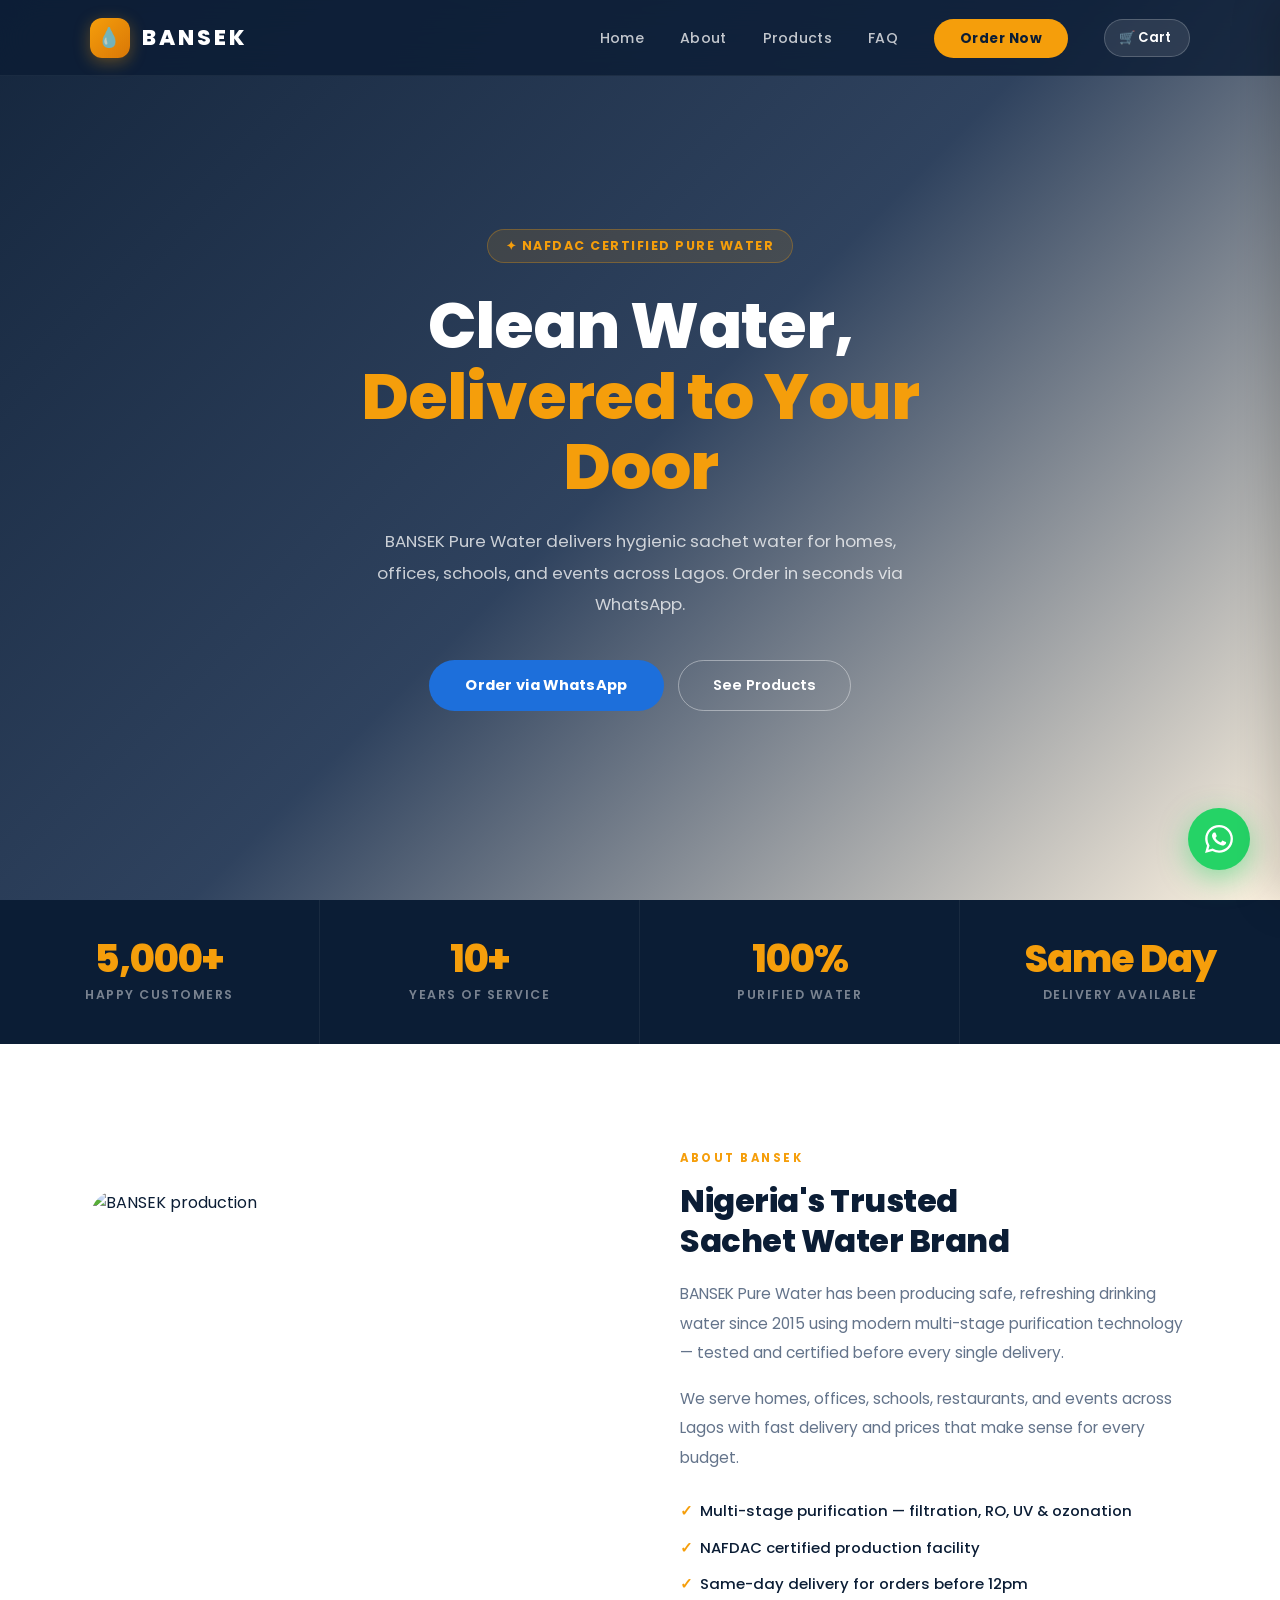
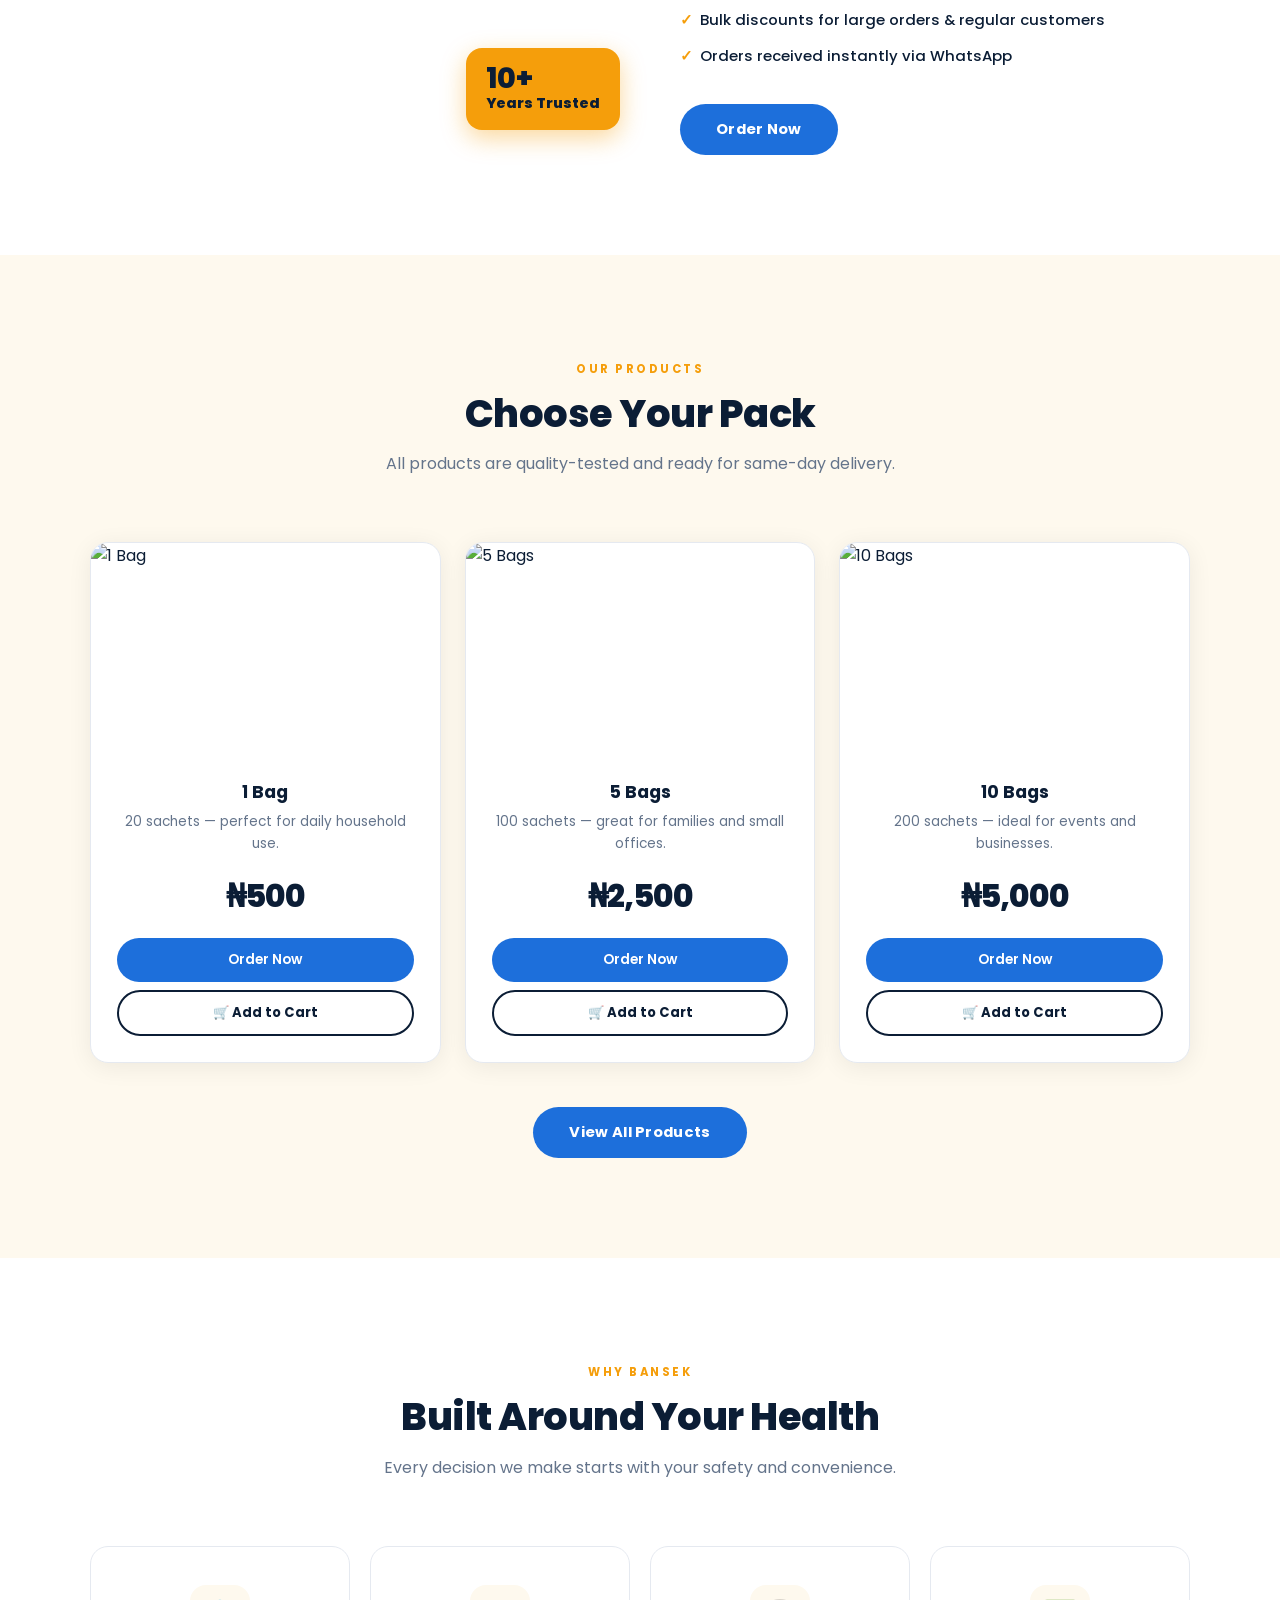
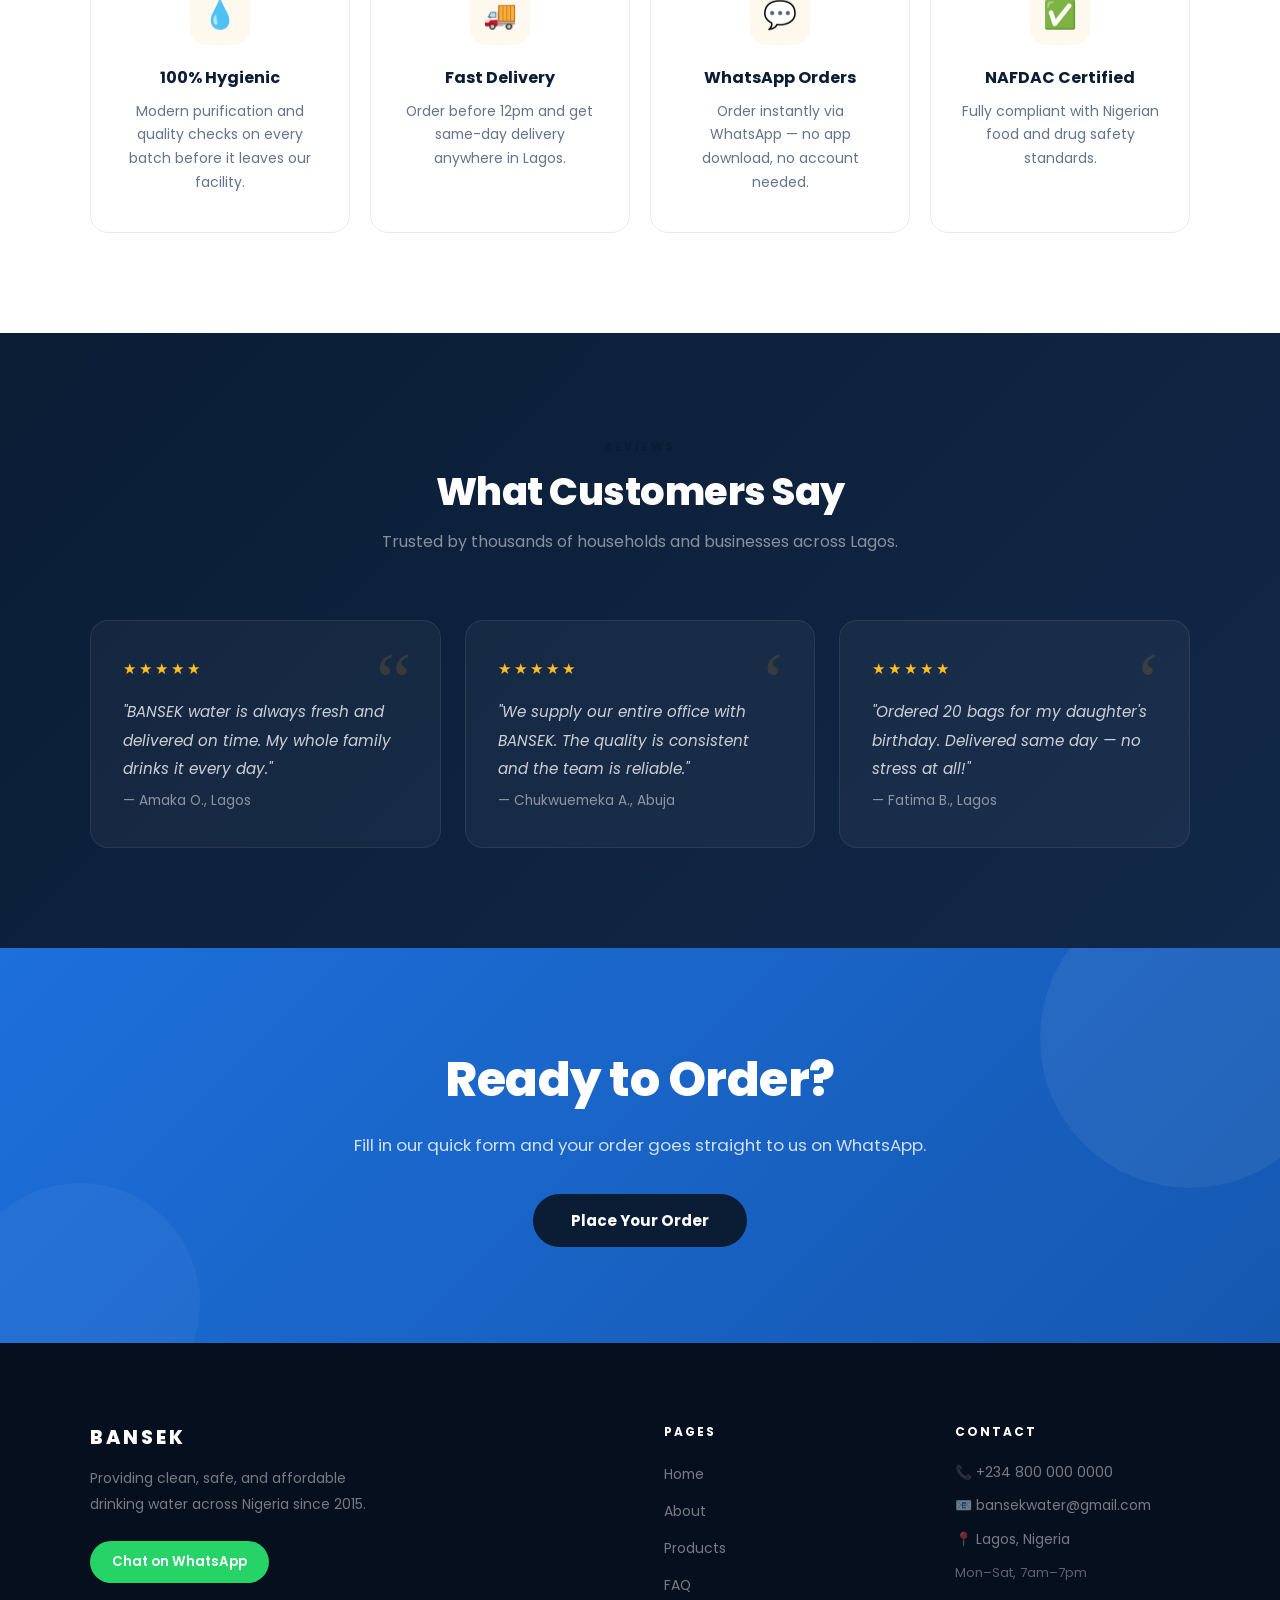
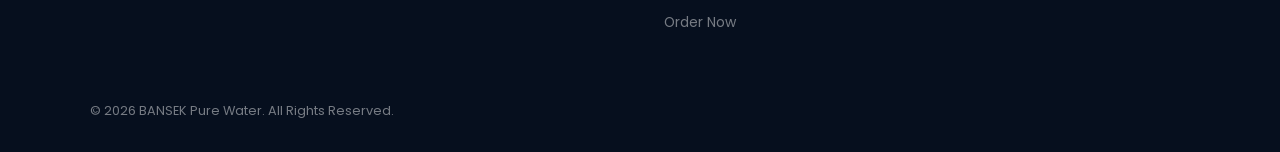
==== commit 0ae1734c: "fix: hero centered, mobile menu toggle in head so it always works" ====
--- a/index.html
+++ b/index.html
@@ -8,6 +8,7 @@
   <link href="https://fonts.googleapis.com/css2?family=Poppins:wght@300;400;500;600;700;800&display=swap" rel="stylesheet">
   <link rel="stylesheet" href="css/style.css">
   <link rel="stylesheet" href="css/cart.css">
+  <script>function toggleMenu(){document.getElementById("nav-menu").classList.toggle("open");}</script>
 </head>
 <body>
 
--- a/css/style.css
+++ b/css/style.css
@@ -38,28 +38,31 @@
 .nav-cta:hover{background:var(--accent2)!important;color:var(--white)!important;transform:translateY(-2px);box-shadow:0 8px 24px rgba(245,158,11,.4)!important}
 .hamburger{display:none;color:white;font-size:1.5rem;cursor:pointer;background:none;border:none;padding:4px}
 /* HERO */
-.hero{min-height:100vh;background:linear-gradient(135deg,rgba(11,29,53,.96) 0%,rgba(18,40,72,.88) 50%,rgba(245,158,11,.12) 100%),url("https://images.unsplash.com/photo-1559827260-dc66d52bef19?q=80&w=1600&auto=format&fit=crop") center/cover no-repeat;display:grid;grid-template-columns:1fr 1fr;align-items:center;gap:60px;padding:120px 7% 80px;color:var(--white);min-height:100vh}
-.hero-text{animation:fadeUp .9s ease both}
-.hero-eyebrow{display:inline-flex;align-items:center;gap:8px;background:rgba(245,158,11,.12);border:1px solid rgba(245,158,11,.3);color:var(--accent);padding:7px 18px;border-radius:50px;font-size:.78rem;font-weight:700;letter-spacing:1.5px;text-transform:uppercase;margin-bottom:28px}
-.hero-eyebrow span{width:6px;height:6px;background:var(--accent);border-radius:50%;display:inline-block;animation:pulse 2s infinite}
-.hero h1{font-size:clamp(2.6rem,5vw,4.4rem);font-weight:800;line-height:1.1;margin-bottom:24px;letter-spacing:-1px}
-.hero h1 em{font-style:normal;color:var(--accent)}
-.hero-sub{font-size:1.05rem;line-height:1.85;color:rgba(255,255,255,.7);max-width:500px;margin-bottom:40px}
-.hero-actions{display:flex;gap:14px;flex-wrap:wrap;align-items:center}
-.hero-trust{display:flex;align-items:center;gap:10px;margin-top:32px;padding-top:32px;border-top:1px solid rgba(255,255,255,.08)}
-.hero-trust-avatars{display:flex}
-.hero-trust-avatars span{width:34px;height:34px;border-radius:50%;border:2px solid var(--navy);background:linear-gradient(135deg,var(--accent),var(--accent2));display:flex;align-items:center;justify-content:center;font-size:.75rem;font-weight:700;color:var(--navy);margin-left:-10px}
-.hero-trust-avatars span:first-child{margin-left:0}
-.hero-trust-text{font-size:.82rem;color:rgba(255,255,255,.6)}
-.hero-trust-text strong{color:var(--white);display:block;font-size:.88rem}
-.hero-visual{position:relative;animation:fadeUp .9s .2s ease both}
-.hero-card{background:rgba(255,255,255,.06);backdrop-filter:blur(20px);border:1px solid rgba(255,255,255,.1);border-radius:24px;padding:36px;text-align:center}
-.hero-card-icon{font-size:4rem;margin-bottom:16px;display:block}
-.hero-card h3{color:var(--white);font-size:1.4rem;font-weight:700;margin-bottom:8px}
-.hero-card p{color:rgba(255,255,255,.6);font-size:.9rem;margin-bottom:24px}
-.hero-card-stats{display:grid;grid-template-columns:1fr 1fr;gap:16px;margin-top:24px;padding-top:24px;border-top:1px solid rgba(255,255,255,.08)}
-.hero-card-stat h4{color:var(--accent);font-size:1.6rem;font-weight:800;line-height:1}
-.hero-card-stat p{color:rgba(255,255,255,.5);font-size:.75rem;margin-top:4px}
+.hero{min-height:100vh;background:linear-gradient(135deg,rgba(11,29,53,.96) 0%,rgba(18,40,72,.88) 50%,rgba(245,158,11,.12) 100%),url("https://images.unsplash.com/photo-1559827260-dc66d52bef19?q=80&w=1600&auto=format&fit=crop") center/cover no-repeat;display:flex;align-items:center;justify-content:center;text-align:center;padding:120px 7% 80px;color:var(--white)}
+.hero-content{max-width:720px;width:100%;animation:fadeUp .9s ease both}
+.hero-badge{display:inline-flex;align-items:center;gap:8px;background:rgba(245,158,11,.12);border:1px solid rgba(245,158,11,.3);color:var(--accent);padding:7px 18px;border-radius:50px;font-size:.78rem;font-weight:700;letter-spacing:1.5px;text-transform:uppercase;margin-bottom:28px}
+.hero h2{font-size:clamp(2.6rem,5vw,4.2rem);font-weight:800;line-height:1.1;margin-bottom:24px;letter-spacing:-1px;color:var(--white)}
+.hero h2 span{color:var(--accent)}
+.hero p{font-size:1.05rem;line-height:1.85;color:rgba(255,255,255,.75);max-width:560px;margin:0 auto 40px}
+.hero-btns{display:flex;gap:14px;flex-wrap:wrap;align-items:center;justify-content:center}
+.btn-outline{display:inline-flex;align-items:center;gap:8px;padding:14px 34px;background:transparent;color:var(--white);text-decoration:none;border-radius:50px;font-weight:600;font-size:.92rem;border:1.5px solid rgba(255,255,255,.4);transition:all .25s}
+.btn-outline:hover{border-color:var(--accent);color:var(--accent);transform:translateY(-3px)}
+/* NAV LOGO — supports both .nav-logo-mark and .nav-logo-icon */
+.nav-logo-mark,.nav-logo-icon{width:40px;height:40px;background:linear-gradient(135deg,var(--accent),var(--accent2));border-radius:12px;display:flex;align-items:center;justify-content:center;font-size:1.2rem;box-shadow:0 4px 16px rgba(245,158,11,.35)}
+/* FOOTER GRID — supports both .footer-top and .footer-grid */
+.footer-top,.footer-grid{display:grid;grid-template-columns:2.2fr 1fr 1fr;gap:56px;margin-bottom:56px}
+.footer-brand h3{color:var(--white);font-size:1.2rem;font-weight:800;letter-spacing:3px;margin-bottom:14px}
+.footer-brand p{font-size:.87rem;line-height:1.85;max-width:280px;margin-bottom:24px;color:rgba(255,255,255,.45)}
+/* ABOUT BADGE */
+.about-badge{position:absolute;bottom:-20px;right:-20px;background:var(--accent);color:var(--navy);border-radius:16px;padding:16px 20px;font-weight:800;font-size:.9rem;box-shadow:0 8px 24px rgba(245,158,11,.4)}
+.about-badge span{font-size:1.8rem;font-weight:800;display:block;line-height:1}
+/* SECTION LABEL */
+.section-label{display:inline-block;color:var(--accent);font-size:.72rem;font-weight:700;letter-spacing:2.5px;text-transform:uppercase;margin-bottom:14px}
+/* ABOUT CHECKS — plain li without check-icon */
+.about-checks li{padding-left:20px;position:relative}
+.about-checks li::before{content:"✓";position:absolute;left:0;color:var(--accent);font-weight:800}
+/* TESTIMONIAL CUSTOMER */
+.customer{color:rgba(255,255,255,.5);font-size:.85rem;font-style:normal;margin-top:-16px}
 /* BUTTONS */
 .btn-primary{display:inline-flex;align-items:center;gap:8px;padding:15px 36px;background:var(--blue);color:var(--white);text-decoration:none;border-radius:50px;font-weight:700;font-size:.92rem;letter-spacing:.3px;transition:all .25s;border:none;cursor:pointer;font-family:Poppins,sans-serif}
 .btn-primary:hover{background:var(--blue2);color:var(--white);transform:translateY(-3px);box-shadow:0 12px 32px rgba(29,111,219,.4)}
@@ -224,24 +227,24 @@
 @keyframes pulse{0%,100%{opacity:1}50%{opacity:.4}}
 @keyframes waPulse{0%{transform:scale(1);opacity:.4}70%{transform:scale(1.6);opacity:0}100%{transform:scale(1.6);opacity:0}}
 /* RESPONSIVE */
-@media(max-width:1024px){.hero{grid-template-columns:1fr;text-align:center;padding:120px 7% 60px}.hero-sub{margin:0 auto 40px}.hero-actions{justify-content:center}.hero-trust{justify-content:center}.hero-visual{display:none}.about-grid{grid-template-columns:1fr;gap:48px}.order-layout{grid-template-columns:1fr}.order-sidebar{position:static}.footer-top{grid-template-columns:1fr 1fr;gap:40px}.process-grid::before{display:none}}
+@media(max-width:1024px){.hero{padding:120px 7% 60px}.hero-btns{flex-wrap:wrap}.about-grid{grid-template-columns:1fr;gap:48px}.order-layout{grid-template-columns:1fr}.order-sidebar{position:static}.footer-top{grid-template-columns:1fr 1fr;gap:40px}.process-grid::before{display:none}}
 @media(max-width:768px){
-  nav ul{display:none;flex-direction:column;position:absolute;top:76px;left:0;width:100%;background:rgba(11,29,53,.98);padding:24px 7% 28px;gap:6px;border-top:1px solid rgba(255,255,255,.06)}
+  nav ul{display:none;flex-direction:column;position:absolute;top:76px;left:0;width:100%;background:rgba(11,29,53,.98);padding:24px 7% 28px;gap:6px;border-top:1px solid rgba(255,255,255,.06);z-index:999}
   nav ul.open{display:flex}
   nav ul li{width:100%}
-  nav ul li a{display:block;width:100%;padding:12px 16px;font-size:.95rem;border-radius:10px;transition:background .2s}
-  nav ul li a:hover{background:rgba(255,255,255,.08)}
+  nav ul li a{display:block;width:100%;padding:12px 16px;font-size:.95rem;border-radius:10px;transition:background .2s;color:rgba(255,255,255,.85)}
+  nav ul li a:hover{background:rgba(255,255,255,.08);color:#fff}
   nav ul li a::after{display:none}
-  .nav-cta{display:block!important;text-align:center!important;padding:13px 16px!important;border-radius:10px!important}
+  .nav-cta{display:block!important;text-align:center!important;padding:13px 16px!important;border-radius:10px!important;background:var(--accent)!important;color:var(--navy)!important}
   nav ul li .cart-nav-btn{width:100%;justify-content:flex-start;background:rgba(255,255,255,.08);border:1px solid rgba(255,255,255,.15);color:#fff;padding:12px 16px;border-radius:10px;font-size:.95rem}
   nav ul li .cart-nav-btn:hover{background:var(--accent);border-color:var(--accent);color:var(--navy)}
   .hamburger{display:block}
   .stats-bar{grid-template-columns:1fr 1fr}
   .stat-item{border-right:none;border-bottom:1px solid rgba(255,255,255,.06)}
   .process-grid{grid-template-columns:1fr;gap:32px}
-  .footer-top{grid-template-columns:1fr}
+  .footer-top,.footer-grid{grid-template-columns:1fr;gap:32px}
 }
-@media(max-width:640px){.hero h1{font-size:2.4rem}.page-hero h2{font-size:2rem}.form-row{grid-template-columns:1fr}.order-form-card{padding:28px 20px}.cta-band{padding:64px 7%}.footer-bottom{flex-direction:column;text-align:center}}
+@media(max-width:640px){.hero h2{font-size:2.2rem}.page-hero h2{font-size:2rem}.form-row{grid-template-columns:1fr}.order-form-card{padding:28px 20px}.cta-band{padding:64px 7%}.footer-bottom{flex-direction:column;text-align:center}.footer-top,.footer-grid{grid-template-columns:1fr;gap:32px}}
 /* PAYMENT METHOD SELECTOR */
 .payment-grid{display:grid;grid-template-columns:repeat(4,1fr);gap:12px;margin-bottom:24px}
 .payment-option{border:2px solid var(--border);border-radius:14px;padding:18px 12px;text-align:center;cursor:pointer;transition:all .22s;background:var(--white);user-select:none;position:relative}
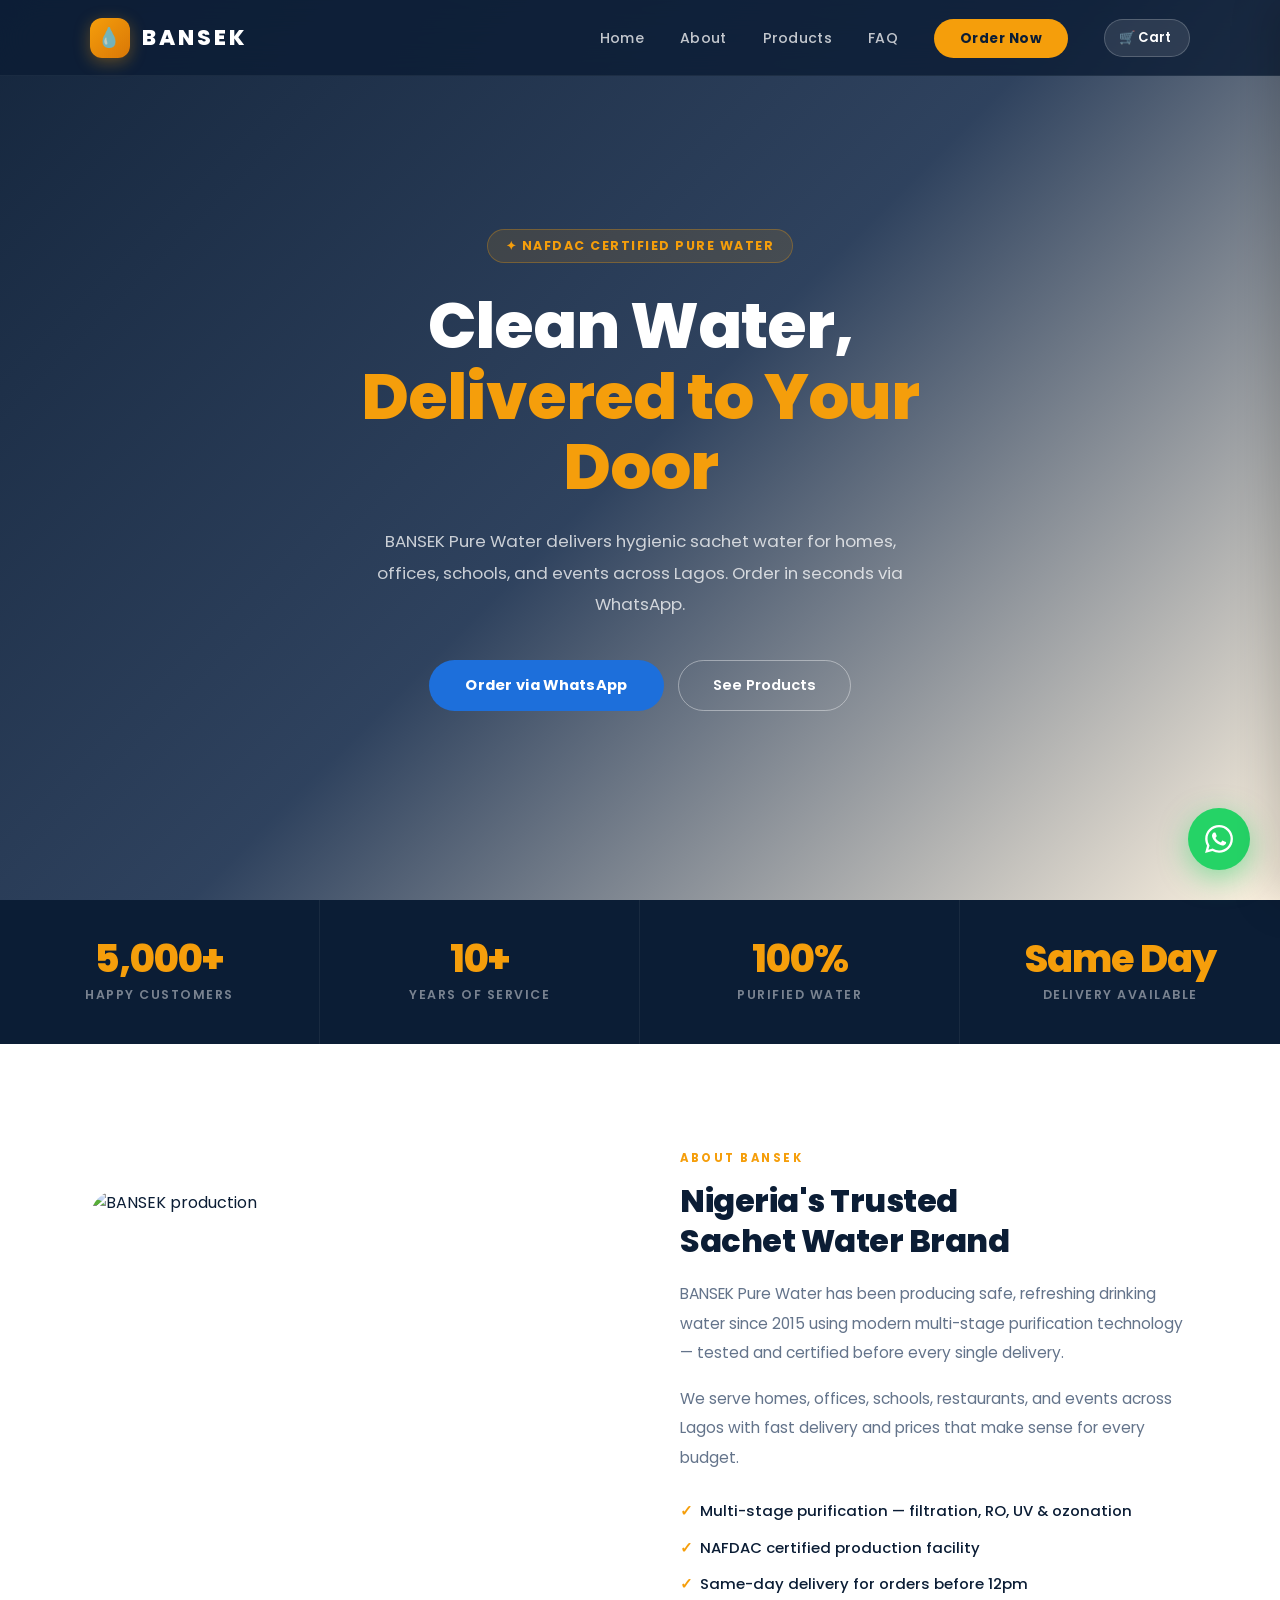
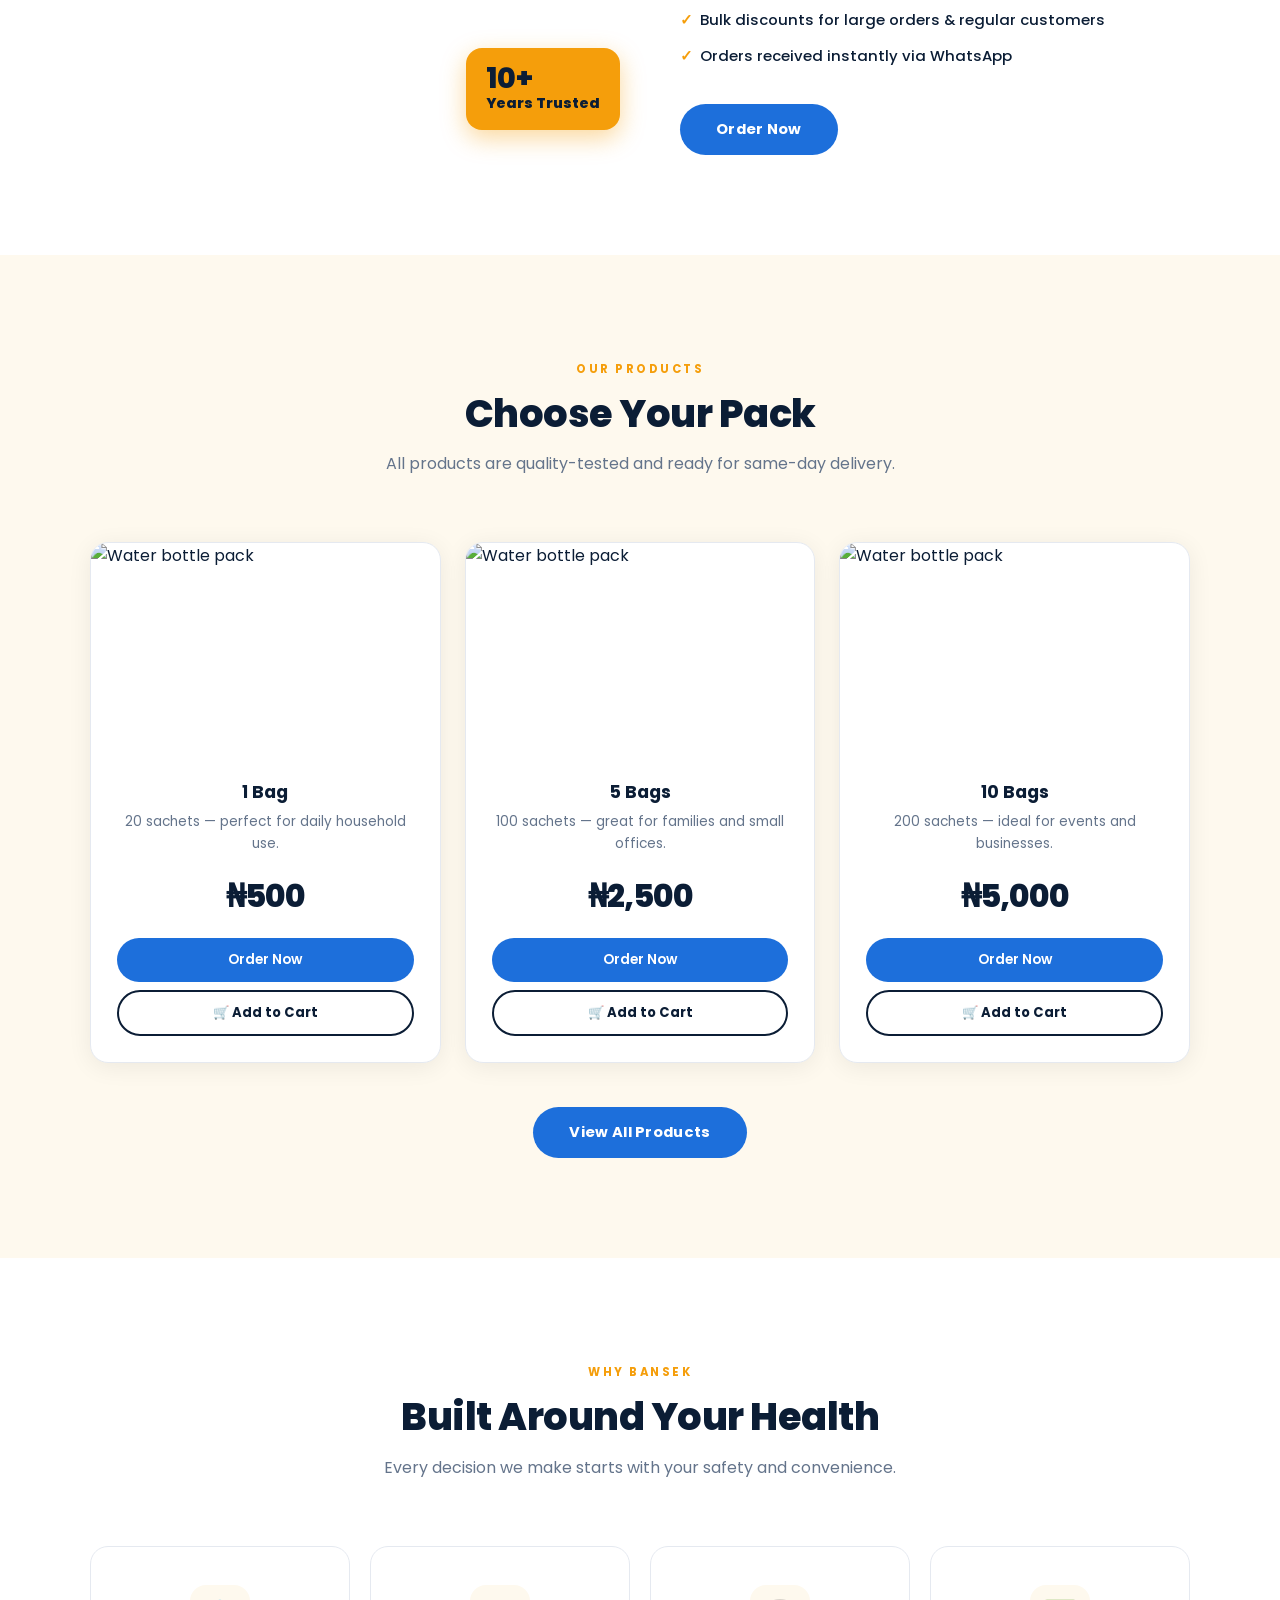
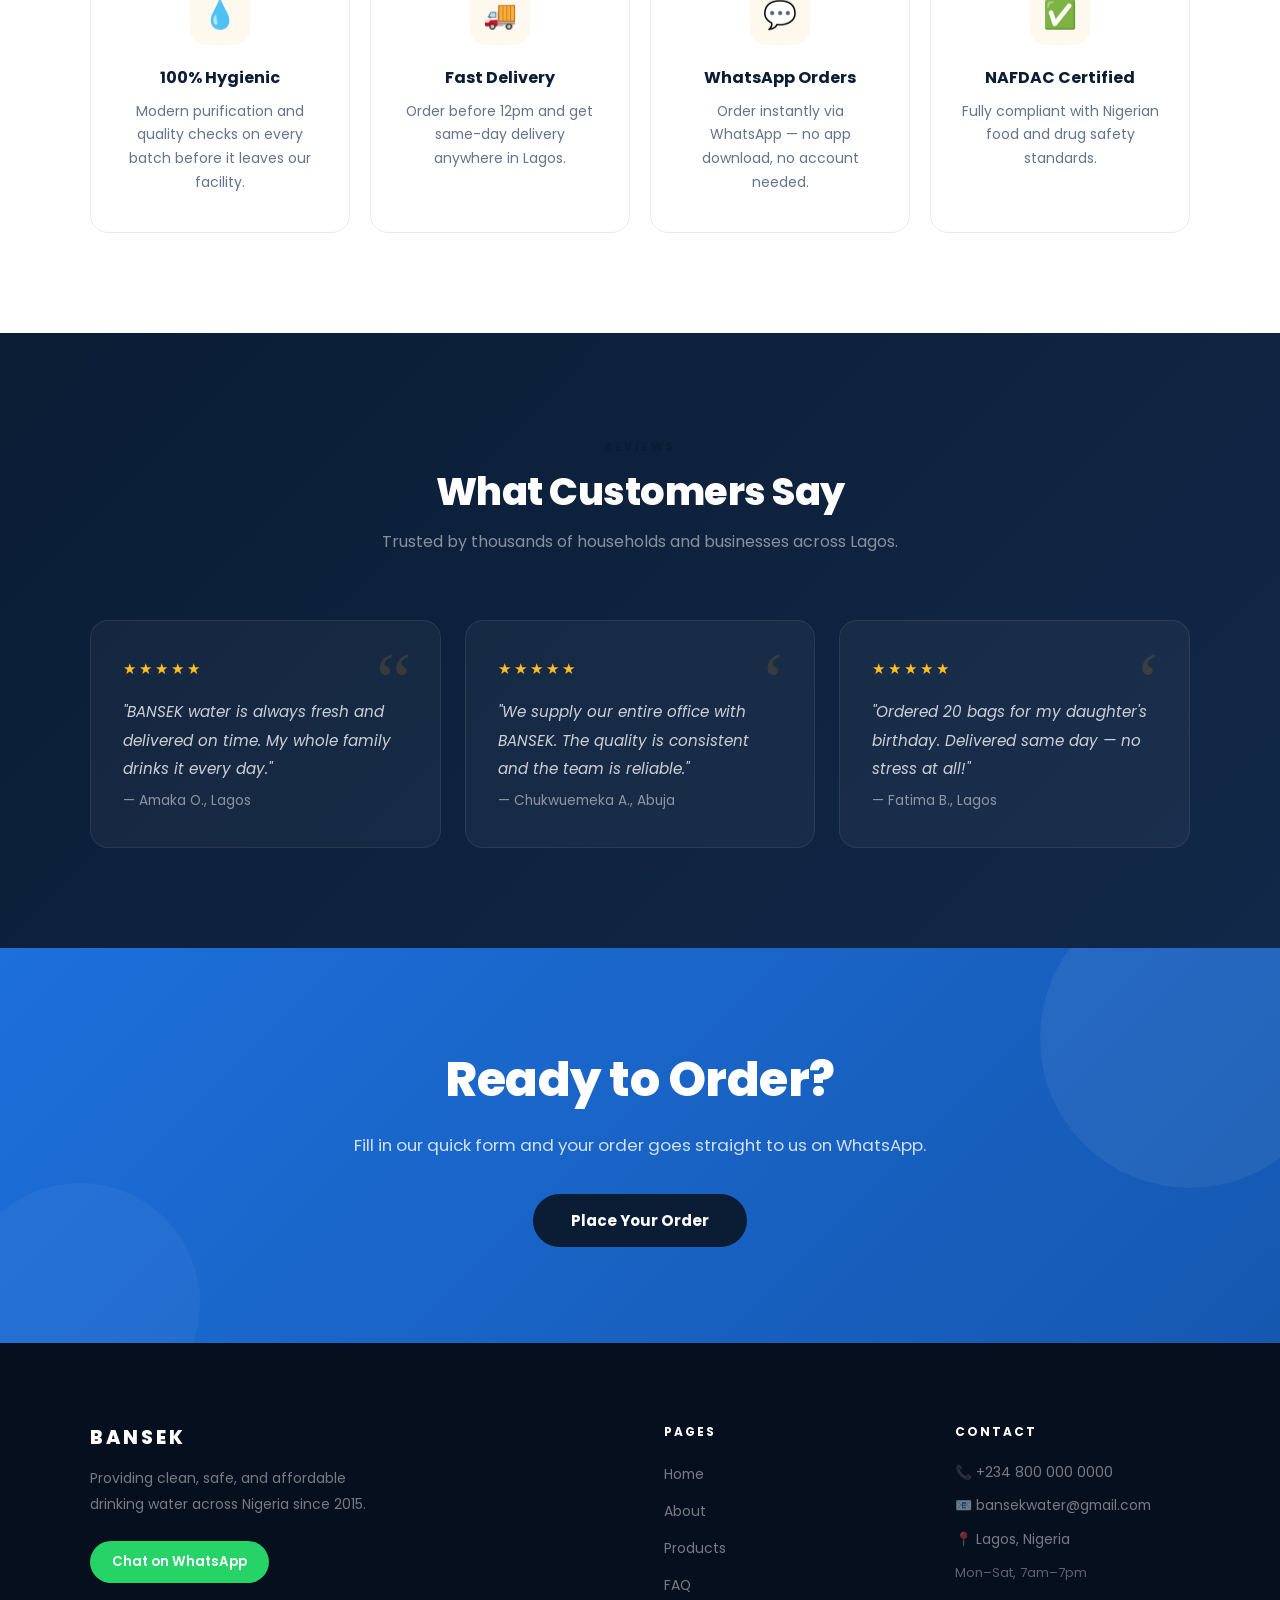
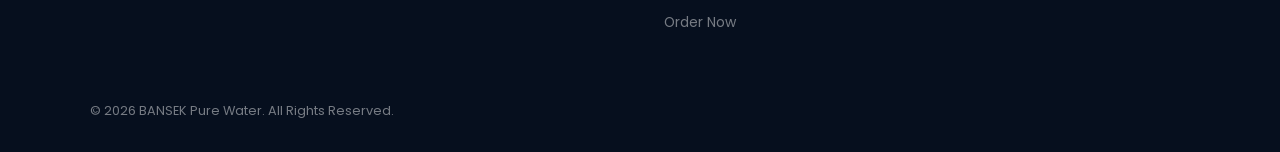
==== commit 1876d57c: "Update product images to water bottle visuals" ====
--- a/index.html
+++ b/index.html
@@ -1,223 +1,371 @@
-﻿<!DOCTYPE html>
+﻿<!doctype html>
 <html lang="en">
-<head>
-  <meta charset="UTF-8"/>
-  <meta name="viewport" content="width=device-width, initial-scale=1.0"/>
-  <title>BANSEK Pure Water — Fresh, Clean, Delivered</title>
-  <link rel="preconnect" href="https://fonts.googleapis.com">
-  <link href="https://fonts.googleapis.com/css2?family=Poppins:wght@300;400;500;600;700;800&display=swap" rel="stylesheet">
-  <link rel="stylesheet" href="css/style.css">
-  <link rel="stylesheet" href="css/cart.css">
-  <script>function toggleMenu(){document.getElementById("nav-menu").classList.toggle("open");}</script>
-</head>
-<body>
-
-  <!-- NAV -->
-  <nav id="navbar">
-    <a href="index.html" class="nav-logo">
-      <div class="nav-logo-icon">&#128167;</div>
-      <h1>BANSEK</h1>
+  <head>
+    <meta charset="UTF-8" />
+    <meta name="viewport" content="width=device-width, initial-scale=1.0" />
+    <title>BANSEK Pure Water — Fresh, Clean, Delivered</title>
+    <link rel="preconnect" href="https://fonts.googleapis.com" />
+    <link
+      href="https://fonts.googleapis.com/css2?family=Poppins:wght@300;400;500;600;700;800&display=swap"
+      rel="stylesheet"
+    />
+    <link rel="stylesheet" href="css/style.css" />
+    <link rel="stylesheet" href="css/cart.css" />
+    <script>
+      function toggleMenu() {
+        document.getElementById("nav-menu").classList.toggle("open");
+      }
+    </script>
+  </head>
+  <body>
+    <!-- NAV -->
+    <nav id="navbar">
+      <a href="index.html" class="nav-logo">
+        <div class="nav-logo-icon">&#128167;</div>
+        <h1>BANSEK</h1>
+      </a>
+      <button class="hamburger" onclick="toggleMenu()" aria-label="Open menu">
+        &#9776;
+      </button>
+      <ul id="nav-menu">
+        <li><a href="index.html">Home</a></li>
+        <li><a href="#about">About</a></li>
+        <li><a href="products.html">Products</a></li>
+        <li><a href="faq.html">FAQ</a></li>
+        <li><a href="order.html" class="nav-cta">Order Now</a></li>
+        <li>
+          <button
+            class="cart-nav-btn"
+            onclick="openCart()"
+            aria-label="View cart"
+          >
+            &#128722; Cart <span class="cart-badge" id="nav-cart-badge">0</span>
+          </button>
+        </li>
+      </ul>
+    </nav>
+
+    <!-- HERO -->
+    <section class="hero">
+      <div class="hero-content">
+        <div class="hero-badge">&#10022; NAFDAC Certified Pure Water</div>
+        <h2>Clean Water,<br /><span>Delivered to Your Door</span></h2>
+        <p>
+          BANSEK Pure Water delivers hygienic sachet water for homes, offices,
+          schools, and events across Lagos. Order in seconds via WhatsApp.
+        </p>
+        <div class="hero-btns">
+          <a href="order.html" class="btn-primary">Order via WhatsApp</a>
+          <a href="products.html" class="btn-outline">See Products</a>
+        </div>
+      </div>
+    </section>
+
+    <!-- STATS -->
+    <div class="stats-bar">
+      <div class="stat-item">
+        <h3>5,000+</h3>
+        <p>Happy Customers</p>
+      </div>
+      <div class="stat-item">
+        <h3>10+</h3>
+        <p>Years of Service</p>
+      </div>
+      <div class="stat-item">
+        <h3>100%</h3>
+        <p>Purified Water</p>
+      </div>
+      <div class="stat-item">
+        <h3>Same Day</h3>
+        <p>Delivery Available</p>
+      </div>
+    </div>
+
+    <!-- ABOUT -->
+    <section id="about">
+      <div class="about-grid">
+        <div class="about-img-wrap">
+          <img
+            src="https://images.unsplash.com/photo-1523362628745-0c100150b504?q=80&w=1200&auto=format&fit=crop"
+            alt="BANSEK production"
+          />
+          <div class="about-badge"><span>10+</span> Years Trusted</div>
+        </div>
+        <div class="about-text">
+          <div class="section-label">About BANSEK</div>
+          <h2
+            style="
+              font-size: 2rem;
+              font-weight: 800;
+              color: var(--navy);
+              margin-bottom: 18px;
+              line-height: 1.25;
+            "
+          >
+            Nigeria's Trusted<br />Sachet Water Brand
+          </h2>
+          <p>
+            BANSEK Pure Water has been producing safe, refreshing drinking water
+            since 2015 using modern multi-stage purification technology — tested
+            and certified before every single delivery.
+          </p>
+          <p>
+            We serve homes, offices, schools, restaurants, and events across
+            Lagos with fast delivery and prices that make sense for every
+            budget.
+          </p>
+          <ul class="about-checks">
+            <li>
+              Multi-stage purification — filtration, RO, UV &amp; ozonation
+            </li>
+            <li>NAFDAC certified production facility</li>
+            <li>Same-day delivery for orders before 12pm</li>
+            <li>Bulk discounts for large orders &amp; regular customers</li>
+            <li>Orders received instantly via WhatsApp</li>
+          </ul>
+          <a href="order.html" class="btn-primary">Order Now</a>
+        </div>
+      </div>
+    </section>
+
+    <!-- PRODUCTS -->
+    <section class="products-section">
+      <div class="section-title">
+        <div class="section-label">Our Products</div>
+        <h2>Choose Your Pack</h2>
+        <p>All products are quality-tested and ready for same-day delivery.</p>
+      </div>
+      <div class="product-grid">
+        <div class="product-card">
+          <img
+            src="https://source.unsplash.com/featured/800x800/?water-bottle"
+            alt="Water bottle pack"
+          />
+          <div class="product-content">
+            <h3>1 Bag</h3>
+            <p>20 sachets — perfect for daily household use.</p>
+            <div class="price">&#8358;500</div>
+            <a href="order.html?product=1bag" class="order-btn">Order Now</a>
+            <button class="add-to-cart-btn" onclick="addToCart('1bag')">
+              &#128722; Add to Cart
+            </button>
+          </div>
+        </div>
+        <div class="product-card">
+          <img
+            src="https://source.unsplash.com/featured/800x800/?water-bottle"
+            alt="Water bottle pack"
+          />
+          <div class="product-content">
+            <h3>5 Bags</h3>
+            <p>100 sachets — great for families and small offices.</p>
+            <div class="price">&#8358;2,500</div>
+            <a href="order.html?product=5bags" class="order-btn">Order Now</a>
+            <button class="add-to-cart-btn" onclick="addToCart('5bags')">
+              &#128722; Add to Cart
+            </button>
+          </div>
+        </div>
+        <div class="product-card">
+          <img
+            src="https://source.unsplash.com/featured/800x800/?water-bottle"
+            alt="Water bottle pack"
+          />
+          <div class="product-content">
+            <h3>10 Bags</h3>
+            <p>200 sachets — ideal for events and businesses.</p>
+            <div class="price">&#8358;5,000</div>
+            <a href="order.html?product=10bags" class="order-btn">Order Now</a>
+            <button class="add-to-cart-btn" onclick="addToCart('10bags')">
+              &#128722; Add to Cart
+            </button>
+          </div>
+        </div>
+      </div>
+      <div style="text-align: center; margin-top: 44px">
+        <a href="products.html" class="btn-primary">View All Products</a>
+      </div>
+    </section>
+
+    <!-- WHY US -->
+    <section>
+      <div class="section-title">
+        <div class="section-label">Why BANSEK</div>
+        <h2>Built Around Your Health</h2>
+        <p>Every decision we make starts with your safety and convenience.</p>
+      </div>
+      <div class="features-grid">
+        <div class="feature-card">
+          <div class="feature-icon">&#128167;</div>
+          <h3>100% Hygienic</h3>
+          <p>
+            Modern purification and quality checks on every batch before it
+            leaves our facility.
+          </p>
+        </div>
+        <div class="feature-card">
+          <div class="feature-icon">&#128666;</div>
+          <h3>Fast Delivery</h3>
+          <p>Order before 12pm and get same-day delivery anywhere in Lagos.</p>
+        </div>
+        <div class="feature-card">
+          <div class="feature-icon">&#128172;</div>
+          <h3>WhatsApp Orders</h3>
+          <p>
+            Order instantly via WhatsApp — no app download, no account needed.
+          </p>
+        </div>
+        <div class="feature-card">
+          <div class="feature-icon">&#9989;</div>
+          <h3>NAFDAC Certified</h3>
+          <p>Fully compliant with Nigerian food and drug safety standards.</p>
+        </div>
+      </div>
+    </section>
+
+    <!-- TESTIMONIALS -->
+    <section class="testimonials-section">
+      <div class="section-title">
+        <div class="section-label" style="color: var(--teal)">Reviews</div>
+        <h2>What Customers Say</h2>
+        <p>Trusted by thousands of households and businesses across Lagos.</p>
+      </div>
+      <div class="testimonials-grid">
+        <div class="testimonial-card">
+          <div class="stars">&#9733;&#9733;&#9733;&#9733;&#9733;</div>
+          <p>
+            "BANSEK water is always fresh and delivered on time. My whole family
+            drinks it every day."
+          </p>
+          <div class="customer">— Amaka O., Lagos</div>
+        </div>
+        <div class="testimonial-card">
+          <div class="stars">&#9733;&#9733;&#9733;&#9733;&#9733;</div>
+          <p>
+            "We supply our entire office with BANSEK. The quality is consistent
+            and the team is reliable."
+          </p>
+          <div class="customer">— Chukwuemeka A., Abuja</div>
+        </div>
+        <div class="testimonial-card">
+          <div class="stars">&#9733;&#9733;&#9733;&#9733;&#9733;</div>
+          <p>
+            "Ordered 20 bags for my daughter's birthday. Delivered same day — no
+            stress at all!"
+          </p>
+          <div class="customer">— Fatima B., Lagos</div>
+        </div>
+      </div>
+    </section>
+
+    <!-- CTA -->
+    <div class="cta-band">
+      <h2>Ready to Order?</h2>
+      <p>
+        Fill in our quick form and your order goes straight to us on WhatsApp.
+      </p>
+      <a href="order.html" class="btn-dark">Place Your Order</a>
+    </div>
+
+    <!-- FOOTER -->
+    <footer>
+      <div class="footer-grid">
+        <div class="footer-brand">
+          <h3>BANSEK</h3>
+          <p>
+            Providing clean, safe, and affordable drinking water across Nigeria
+            since 2015.
+          </p>
+          <a
+            href="https://wa.me/2348000000000"
+            target="_blank"
+            class="wa-footer-btn"
+            >Chat on WhatsApp</a
+          >
+        </div>
+        <div class="footer-col">
+          <h4>Pages</h4>
+          <ul>
+            <li><a href="index.html">Home</a></li>
+            <li><a href="#about">About</a></li>
+            <li><a href="products.html">Products</a></li>
+            <li><a href="faq.html">FAQ</a></li>
+            <li><a href="order.html">Order Now</a></li>
+          </ul>
+        </div>
+        <div class="footer-col">
+          <h4>Contact</h4>
+          <p>&#128222; +234 800 000 0000</p>
+          <p>&#128231; bansekwater@gmail.com</p>
+          <p>&#128205; Lagos, Nigeria</p>
+          <p
+            style="
+              margin-top: 8px;
+              font-size: 0.82rem;
+              color: rgba(255, 255, 255, 0.35);
+            "
+          >
+            Mon–Sat, 7am–7pm
+          </p>
+        </div>
+      </div>
+      <div class="footer-bottom">
+        <p>&copy; 2026 BANSEK Pure Water. All Rights Reserved.</p>
+      </div>
+    </footer>
+
+    <!-- FLOATING WHATSAPP -->
+    <a
+      href="https://wa.me/2348000000000"
+      target="_blank"
+      class="wa-float"
+      aria-label="Chat on WhatsApp"
+    >
+      <svg width="28" height="28" viewBox="0 0 24 24" fill="white">
+        <path
+          d="M17.472 14.382c-.297-.149-1.758-.867-2.03-.967-.273-.099-.471-.148-.67.15-.197.297-.767.966-.94 1.164-.173.199-.347.223-.644.075-.297-.15-1.255-.463-2.39-1.475-.883-.788-1.48-1.761-1.653-2.059-.173-.297-.018-.458.13-.606.134-.133.298-.347.446-.52.149-.174.198-.298.298-.497.099-.198.05-.371-.025-.52-.075-.149-.669-1.612-.916-2.207-.242-.579-.487-.5-.669-.51-.173-.008-.371-.01-.57-.01-.198 0-.52.074-.792.372-.272.297-1.04 1.016-1.04 2.479 0 1.462 1.065 2.875 1.213 3.074.149.198 2.096 3.2 5.077 4.487.709.306 1.262.489 1.694.625.712.227 1.36.195 1.871.118.571-.085 1.758-.719 2.006-1.413.248-.694.248-1.289.173-1.413-.074-.124-.272-.198-.57-.347m-5.421 7.403h-.004a9.87 9.87 0 01-5.031-1.378l-.361-.214-3.741.982.998-3.648-.235-.374a9.86 9.86 0 01-1.51-5.26c.001-5.45 4.436-9.884 9.888-9.884 2.64 0 5.122 1.03 6.988 2.898a9.825 9.825 0 012.893 6.994c-.003 5.45-4.437 9.884-9.885 9.884m8.413-18.297A11.815 11.815 0 0012.05 0C5.495 0 .16 5.335.157 11.892c0 2.096.547 4.142 1.588 5.945L.057 24l6.305-1.654a11.882 11.882 0 005.683 1.448h.005c6.554 0 11.89-5.335 11.893-11.893a11.821 11.821 0 00-3.48-8.413z"
+        />
+      </svg>
     </a>
-    <button class="hamburger" onclick="toggleMenu()" aria-label="Open menu">&#9776;</button>
-    <ul id="nav-menu">
-      <li><a href="index.html">Home</a></li>
-      <li><a href="#about">About</a></li>
-      <li><a href="products.html">Products</a></li>
-      <li><a href="faq.html">FAQ</a></li>
-      <li><a href="order.html" class="nav-cta">Order Now</a></li>
-      <li>
-        <button class="cart-nav-btn" onclick="openCart()" aria-label="View cart">
-          &#128722; Cart <span class="cart-badge" id="nav-cart-badge">0</span>
+
+    <!-- CART DRAWER -->
+    <div id="cart-overlay" onclick="closeCart()"></div>
+    <div id="cart-drawer">
+      <div class="cart-header">
+        <div class="cart-header-title">
+          &#128722; Your Cart
+          <span class="cart-header-count cart-badge" id="drawer-cart-badge"
+            >0</span
+          >
+        </div>
+        <button class="cart-close-btn" onclick="closeCart()">&times;</button>
+      </div>
+      <div id="cart-empty" style="display: flex">
+        <div class="cart-empty-icon">&#128722;</div>
+        <p>Your cart is empty</p>
+        <span
+          >Add products above — they will be saved here so you can order
+          later</span
+        >
+      </div>
+      <div id="cart-items"></div>
+      <div id="cart-footer" style="display: none">
+        <div class="cart-total-row">
+          <span class="cart-total-label">Total</span>
+          <span class="cart-total-amount" id="cart-total">&#8358;0</span>
+        </div>
+        <button class="cart-checkout-btn" onclick="checkout()">
+          Checkout via WhatsApp
         </button>
-      </li>
-    </ul>
-  </nav>
-
-  <!-- HERO -->
-  <section class="hero">
-    <div class="hero-content">
-      <div class="hero-badge">&#10022; NAFDAC Certified Pure Water</div>
-      <h2>Clean Water,<br><span>Delivered to Your Door</span></h2>
-      <p>BANSEK Pure Water delivers hygienic sachet water for homes, offices, schools, and events across Lagos. Order in seconds via WhatsApp.</p>
-      <div class="hero-btns">
-        <a href="order.html" class="btn-primary">Order via WhatsApp</a>
-        <a href="products.html" class="btn-outline">See Products</a>
+        <button class="cart-continue-btn" onclick="closeCart()">
+          Continue Shopping
+        </button>
       </div>
     </div>
-  </section>
-
-  <!-- STATS -->
-  <div class="stats-bar">
-    <div class="stat-item"><h3>5,000+</h3><p>Happy Customers</p></div>
-    <div class="stat-item"><h3>10+</h3><p>Years of Service</p></div>
-    <div class="stat-item"><h3>100%</h3><p>Purified Water</p></div>
-    <div class="stat-item"><h3>Same Day</h3><p>Delivery Available</p></div>
-  </div>
-
-  <!-- ABOUT -->
-  <section id="about">
-    <div class="about-grid">
-      <div class="about-img-wrap">
-        <img src="https://images.unsplash.com/photo-1523362628745-0c100150b504?q=80&w=1200&auto=format&fit=crop" alt="BANSEK production">
-        <div class="about-badge"><span>10+</span> Years Trusted</div>
-      </div>
-      <div class="about-text">
-        <div class="section-label">About BANSEK</div>
-        <h2 style="font-size:2rem;font-weight:800;color:var(--navy);margin-bottom:18px;line-height:1.25;">Nigeria's Trusted<br>Sachet Water Brand</h2>
-        <p>BANSEK Pure Water has been producing safe, refreshing drinking water since 2015 using modern multi-stage purification technology — tested and certified before every single delivery.</p>
-        <p>We serve homes, offices, schools, restaurants, and events across Lagos with fast delivery and prices that make sense for every budget.</p>
-        <ul class="about-checks">
-          <li>Multi-stage purification — filtration, RO, UV &amp; ozonation</li>
-          <li>NAFDAC certified production facility</li>
-          <li>Same-day delivery for orders before 12pm</li>
-          <li>Bulk discounts for large orders &amp; regular customers</li>
-          <li>Orders received instantly via WhatsApp</li>
-        </ul>
-        <a href="order.html" class="btn-primary">Order Now</a>
-      </div>
-    </div>
-  </section>
-
-  <!-- PRODUCTS -->
-  <section class="products-section">
-    <div class="section-title">
-      <div class="section-label">Our Products</div>
-      <h2>Choose Your Pack</h2>
-      <p>All products are quality-tested and ready for same-day delivery.</p>
-    </div>
-    <div class="product-grid">
-      <div class="product-card">
-        <img src="https://images.unsplash.com/photo-1548839140-29a749e1cf4d?q=80&w=800&auto=format&fit=crop" alt="1 Bag">
-        <div class="product-content">
-          <h3>1 Bag</h3>
-          <p>20 sachets — perfect for daily household use.</p>
-          <div class="price">&#8358;500</div>
-          <a href="order.html?product=1bag" class="order-btn">Order Now</a>
-          <button class="add-to-cart-btn" onclick="addToCart('1bag')">&#128722; Add to Cart</button>
-        </div>
-      </div>
-      <div class="product-card">
-        <img src="https://images.unsplash.com/photo-1561047029-3000c68339ca?q=80&w=800&auto=format&fit=crop" alt="5 Bags">
-        <div class="product-content">
-          <h3>5 Bags</h3>
-          <p>100 sachets — great for families and small offices.</p>
-          <div class="price">&#8358;2,500</div>
-          <a href="order.html?product=5bags" class="order-btn">Order Now</a>
-          <button class="add-to-cart-btn" onclick="addToCart('5bags')">&#128722; Add to Cart</button>
-        </div>
-      </div>
-      <div class="product-card">
-        <img src="https://images.unsplash.com/photo-1564419320461-6870880221ad?q=80&w=800&auto=format&fit=crop" alt="10 Bags">
-        <div class="product-content">
-          <h3>10 Bags</h3>
-          <p>200 sachets — ideal for events and businesses.</p>
-          <div class="price">&#8358;5,000</div>
-          <a href="order.html?product=10bags" class="order-btn">Order Now</a>
-          <button class="add-to-cart-btn" onclick="addToCart('10bags')">&#128722; Add to Cart</button>
-        </div>
-      </div>
-    </div>
-    <div style="text-align:center;margin-top:44px;">
-      <a href="products.html" class="btn-primary">View All Products</a>
-    </div>
-  </section>
-
-  <!-- WHY US -->
-  <section>
-    <div class="section-title">
-      <div class="section-label">Why BANSEK</div>
-      <h2>Built Around Your Health</h2>
-      <p>Every decision we make starts with your safety and convenience.</p>
-    </div>
-    <div class="features-grid">
-      <div class="feature-card"><div class="feature-icon">&#128167;</div><h3>100% Hygienic</h3><p>Modern purification and quality checks on every batch before it leaves our facility.</p></div>
-      <div class="feature-card"><div class="feature-icon">&#128666;</div><h3>Fast Delivery</h3><p>Order before 12pm and get same-day delivery anywhere in Lagos.</p></div>
-      <div class="feature-card"><div class="feature-icon">&#128172;</div><h3>WhatsApp Orders</h3><p>Order instantly via WhatsApp — no app download, no account needed.</p></div>
-      <div class="feature-card"><div class="feature-icon">&#9989;</div><h3>NAFDAC Certified</h3><p>Fully compliant with Nigerian food and drug safety standards.</p></div>
-    </div>
-  </section>
-
-  <!-- TESTIMONIALS -->
-  <section class="testimonials-section">
-    <div class="section-title">
-      <div class="section-label" style="color:var(--teal);">Reviews</div>
-      <h2>What Customers Say</h2>
-      <p>Trusted by thousands of households and businesses across Lagos.</p>
-    </div>
-    <div class="testimonials-grid">
-      <div class="testimonial-card"><div class="stars">&#9733;&#9733;&#9733;&#9733;&#9733;</div><p>"BANSEK water is always fresh and delivered on time. My whole family drinks it every day."</p><div class="customer">— Amaka O., Lagos</div></div>
-      <div class="testimonial-card"><div class="stars">&#9733;&#9733;&#9733;&#9733;&#9733;</div><p>"We supply our entire office with BANSEK. The quality is consistent and the team is reliable."</p><div class="customer">— Chukwuemeka A., Abuja</div></div>
-      <div class="testimonial-card"><div class="stars">&#9733;&#9733;&#9733;&#9733;&#9733;</div><p>"Ordered 20 bags for my daughter's birthday. Delivered same day — no stress at all!"</p><div class="customer">— Fatima B., Lagos</div></div>
-    </div>
-  </section>
-
-  <!-- CTA -->
-  <div class="cta-band">
-    <h2>Ready to Order?</h2>
-    <p>Fill in our quick form and your order goes straight to us on WhatsApp.</p>
-    <a href="order.html" class="btn-dark">Place Your Order</a>
-  </div>
-
-  <!-- FOOTER -->
-  <footer>
-    <div class="footer-grid">
-      <div class="footer-brand">
-        <h3>BANSEK</h3>
-        <p>Providing clean, safe, and affordable drinking water across Nigeria since 2015.</p>
-        <a href="https://wa.me/2348000000000" target="_blank" class="wa-footer-btn">Chat on WhatsApp</a>
-      </div>
-      <div class="footer-col">
-        <h4>Pages</h4>
-        <ul>
-          <li><a href="index.html">Home</a></li>
-          <li><a href="#about">About</a></li>
-          <li><a href="products.html">Products</a></li>
-          <li><a href="faq.html">FAQ</a></li>
-          <li><a href="order.html">Order Now</a></li>
-        </ul>
-      </div>
-      <div class="footer-col">
-        <h4>Contact</h4>
-        <p>&#128222; +234 800 000 0000</p>
-        <p>&#128231; bansekwater@gmail.com</p>
-        <p>&#128205; Lagos, Nigeria</p>
-        <p style="margin-top:8px;font-size:.82rem;color:rgba(255,255,255,.35);">Mon–Sat, 7am–7pm</p>
-      </div>
-    </div>
-    <div class="footer-bottom"><p>&copy; 2026 BANSEK Pure Water. All Rights Reserved.</p></div>
-  </footer>
-
-  <!-- FLOATING WHATSAPP -->
-  <a href="https://wa.me/2348000000000" target="_blank" class="wa-float" aria-label="Chat on WhatsApp">
-    <svg width="28" height="28" viewBox="0 0 24 24" fill="white"><path d="M17.472 14.382c-.297-.149-1.758-.867-2.03-.967-.273-.099-.471-.148-.67.15-.197.297-.767.966-.94 1.164-.173.199-.347.223-.644.075-.297-.15-1.255-.463-2.39-1.475-.883-.788-1.48-1.761-1.653-2.059-.173-.297-.018-.458.13-.606.134-.133.298-.347.446-.52.149-.174.198-.298.298-.497.099-.198.05-.371-.025-.52-.075-.149-.669-1.612-.916-2.207-.242-.579-.487-.5-.669-.51-.173-.008-.371-.01-.57-.01-.198 0-.52.074-.792.372-.272.297-1.04 1.016-1.04 2.479 0 1.462 1.065 2.875 1.213 3.074.149.198 2.096 3.2 5.077 4.487.709.306 1.262.489 1.694.625.712.227 1.36.195 1.871.118.571-.085 1.758-.719 2.006-1.413.248-.694.248-1.289.173-1.413-.074-.124-.272-.198-.57-.347m-5.421 7.403h-.004a9.87 9.87 0 01-5.031-1.378l-.361-.214-3.741.982.998-3.648-.235-.374a9.86 9.86 0 01-1.51-5.26c.001-5.45 4.436-9.884 9.888-9.884 2.64 0 5.122 1.03 6.988 2.898a9.825 9.825 0 012.893 6.994c-.003 5.45-4.437 9.884-9.885 9.884m8.413-18.297A11.815 11.815 0 0012.05 0C5.495 0 .16 5.335.157 11.892c0 2.096.547 4.142 1.588 5.945L.057 24l6.305-1.654a11.882 11.882 0 005.683 1.448h.005c6.554 0 11.89-5.335 11.893-11.893a11.821 11.821 0 00-3.48-8.413z"/></svg>
-  </a>
-
-  <!-- CART DRAWER -->
-  <div id="cart-overlay" onclick="closeCart()"></div>
-  <div id="cart-drawer">
-    <div class="cart-header">
-      <div class="cart-header-title">&#128722; Your Cart <span class="cart-header-count cart-badge" id="drawer-cart-badge">0</span></div>
-      <button class="cart-close-btn" onclick="closeCart()">&times;</button>
-    </div>
-    <div id="cart-empty" style="display:flex">
-      <div class="cart-empty-icon">&#128722;</div>
-      <p>Your cart is empty</p>
-      <span>Add products above — they will be saved here so you can order later</span>
-    </div>
-    <div id="cart-items"></div>
-    <div id="cart-footer" style="display:none">
-      <div class="cart-total-row">
-        <span class="cart-total-label">Total</span>
-        <span class="cart-total-amount" id="cart-total">&#8358;0</span>
-      </div>
-      <button class="cart-checkout-btn" onclick="checkout()">Checkout via WhatsApp</button>
-      <button class="cart-continue-btn" onclick="closeCart()">Continue Shopping</button>
-    </div>
-  </div>
-  <div id="cart-flash"></div>
-
-  <!-- SCRIPTS — nav.js has no imports so toggleMenu always works -->
-  <script src="js/cart.js"></script>
-  <script src="js/nav.js"></script>
-</body>
+    <div id="cart-flash"></div>
+
+    <!-- SCRIPTS — nav.js has no imports so toggleMenu always works -->
+    <script src="js/cart.js"></script>
+    <script src="js/nav.js"></script>
+  </body>
 </html>
